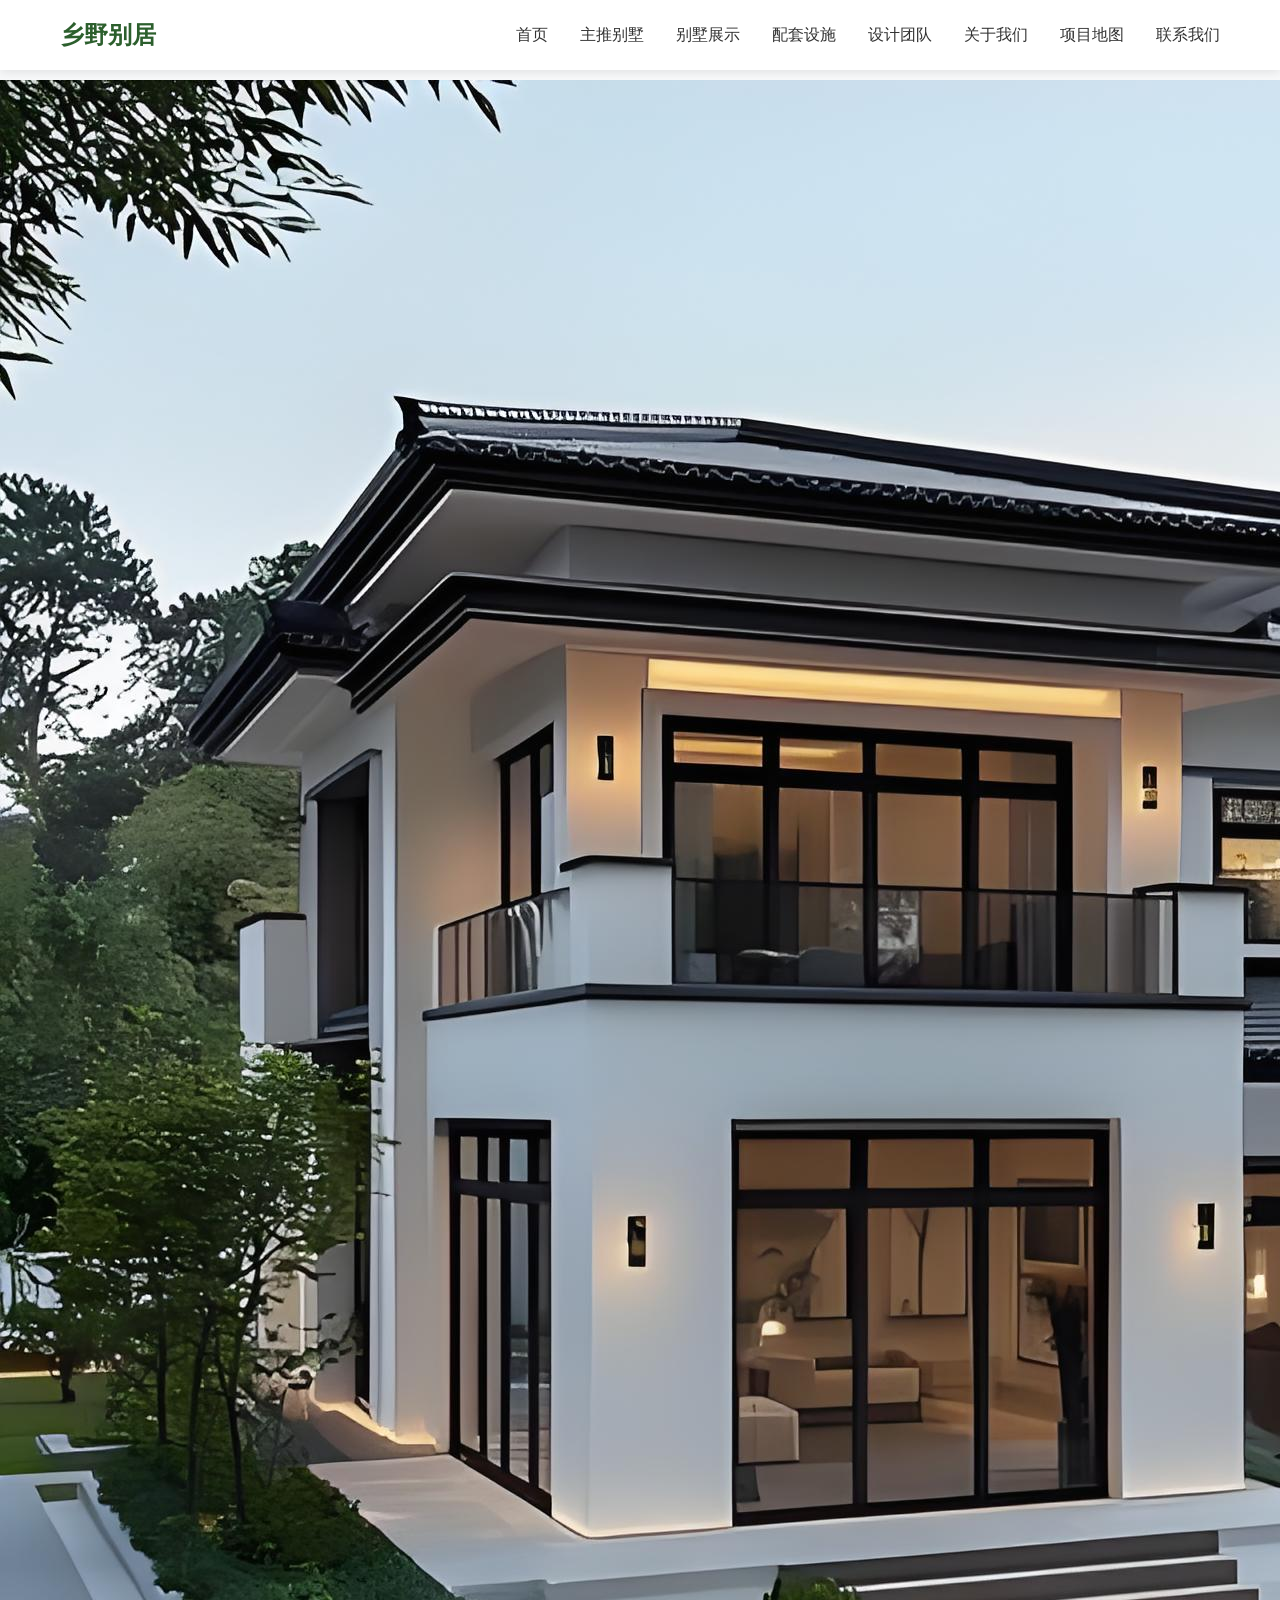
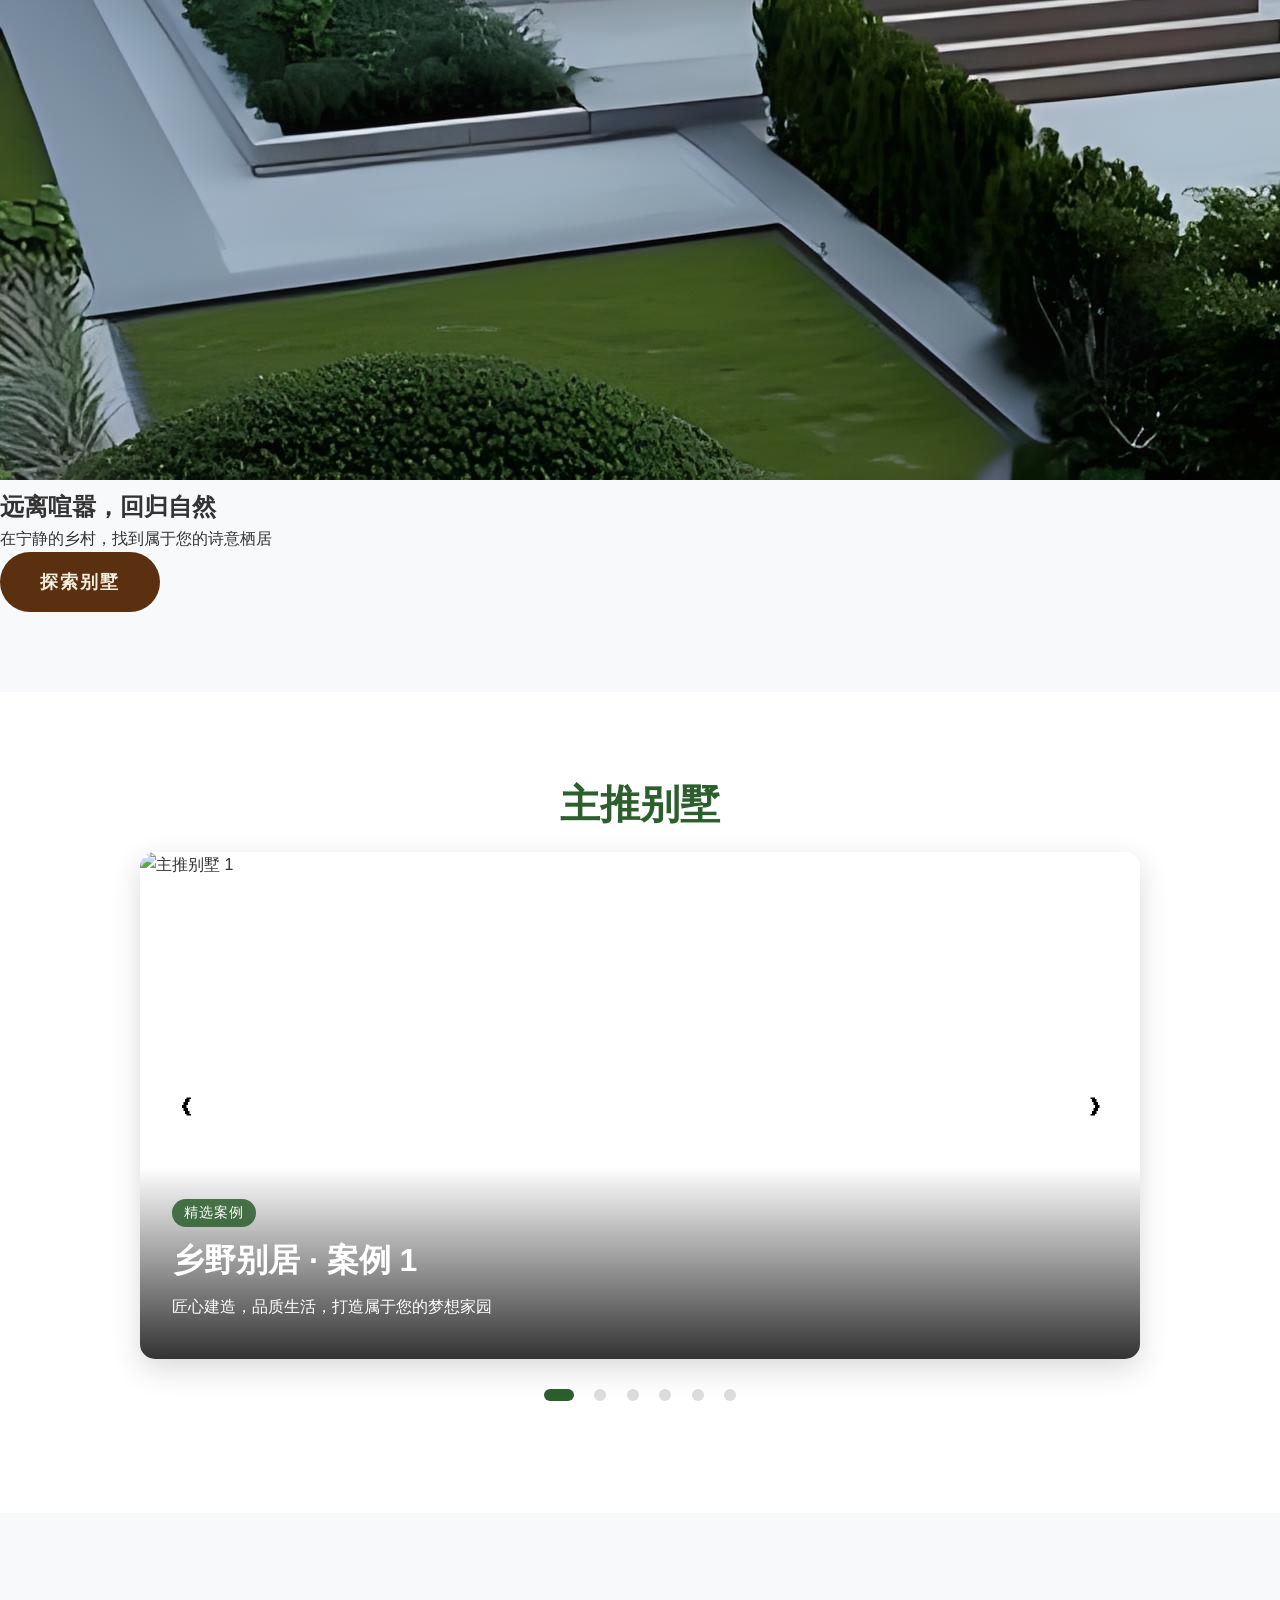
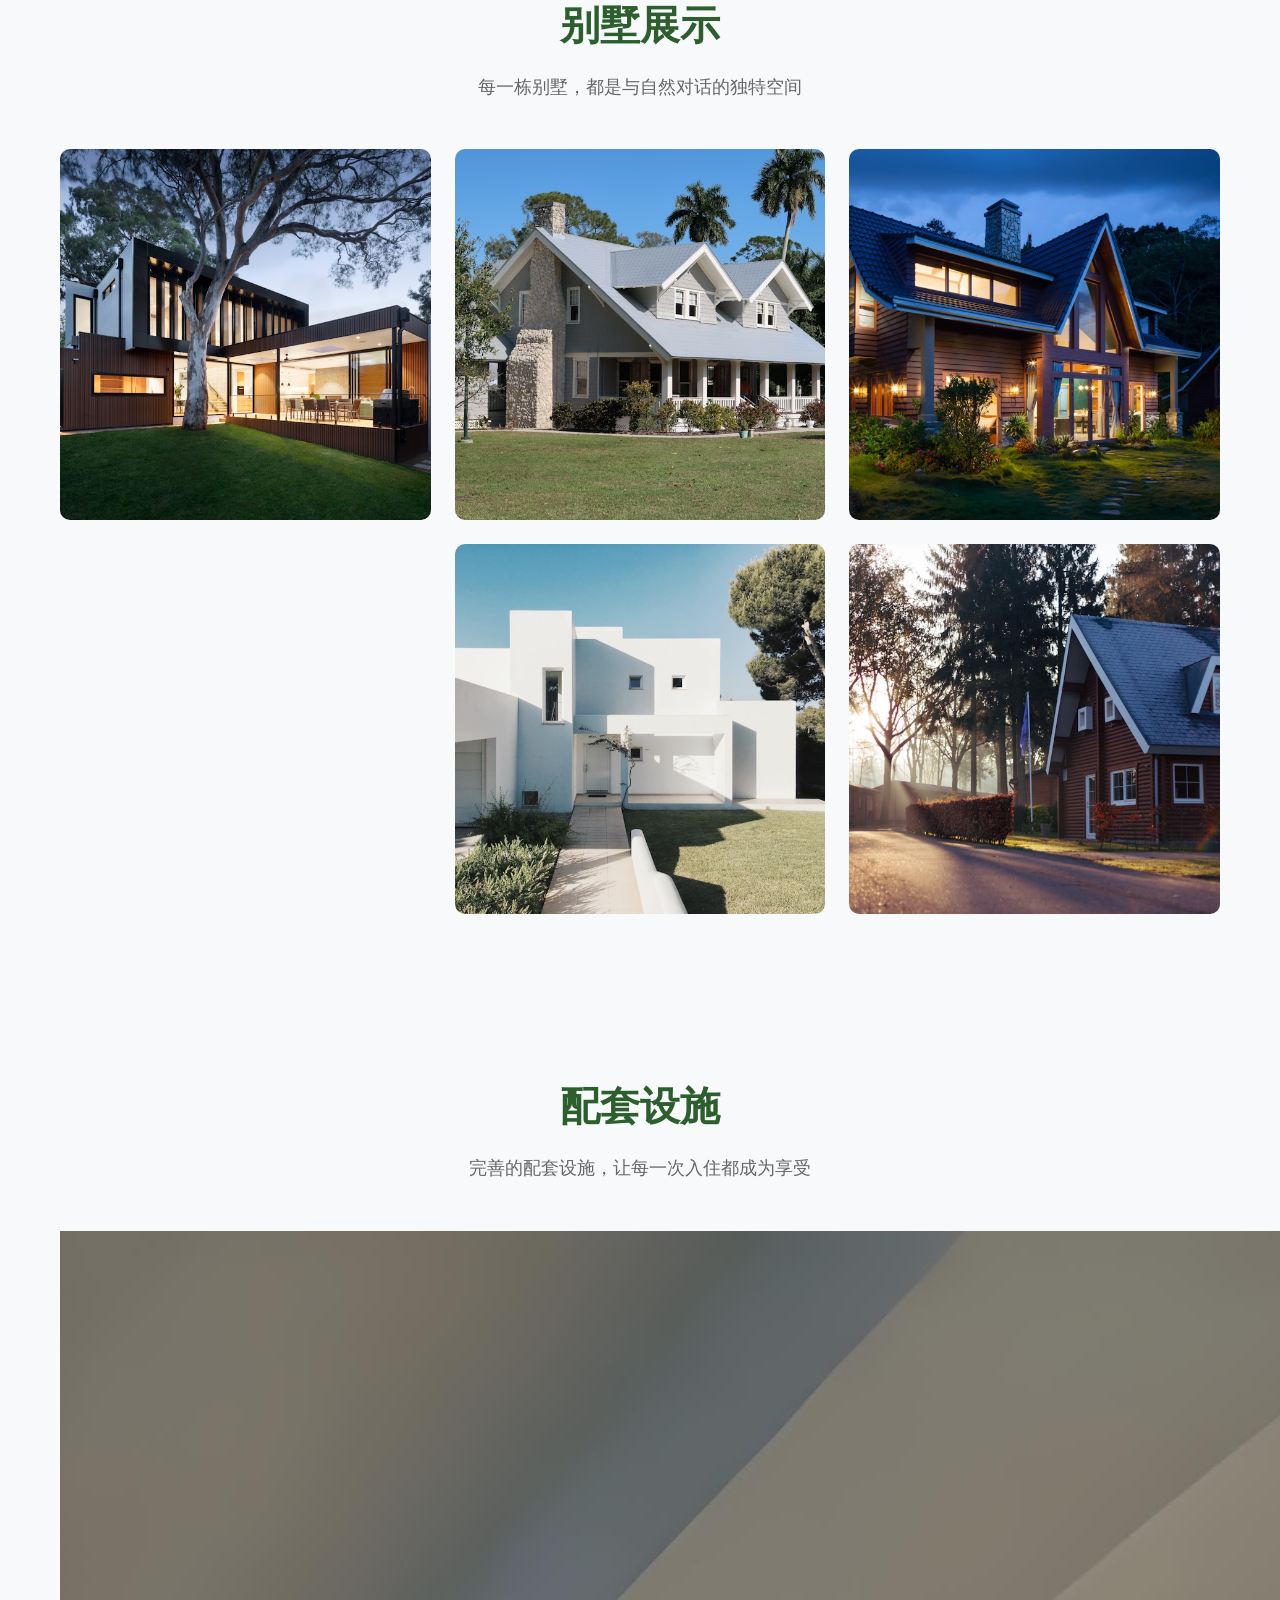
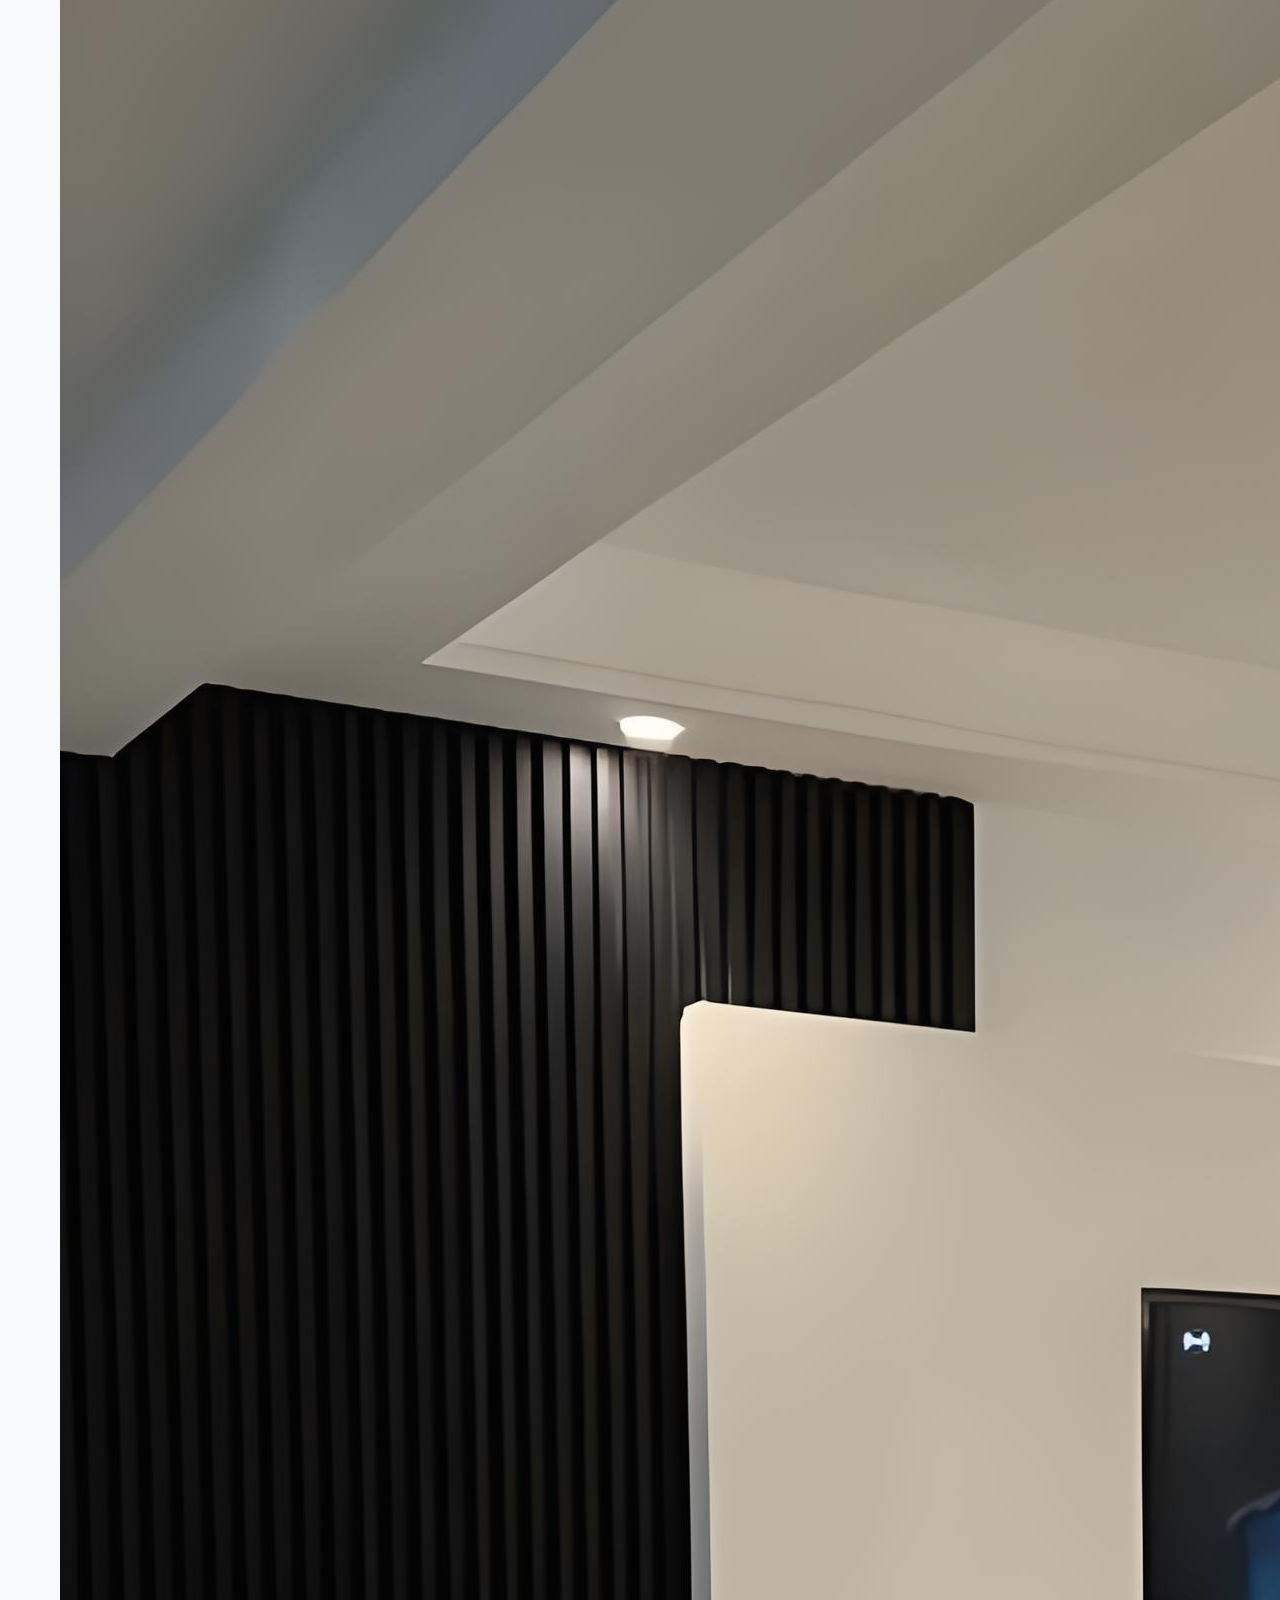
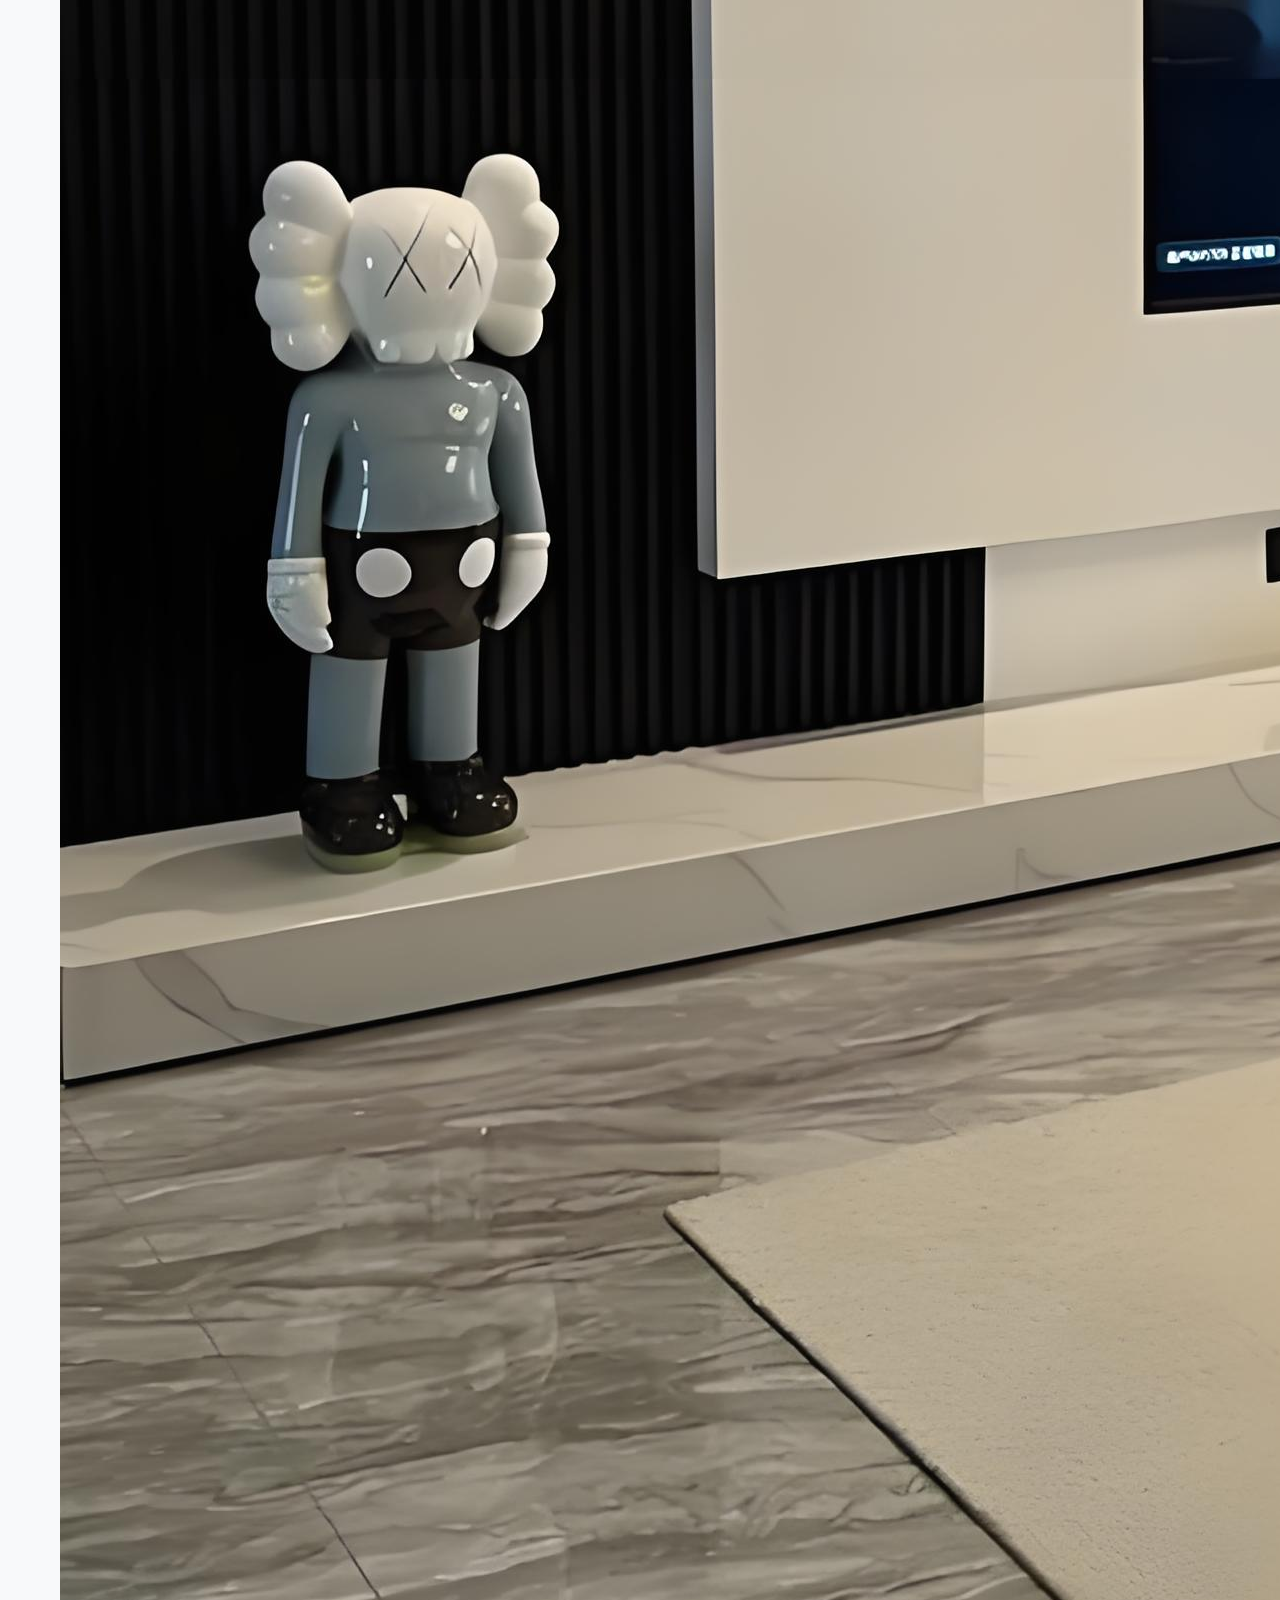
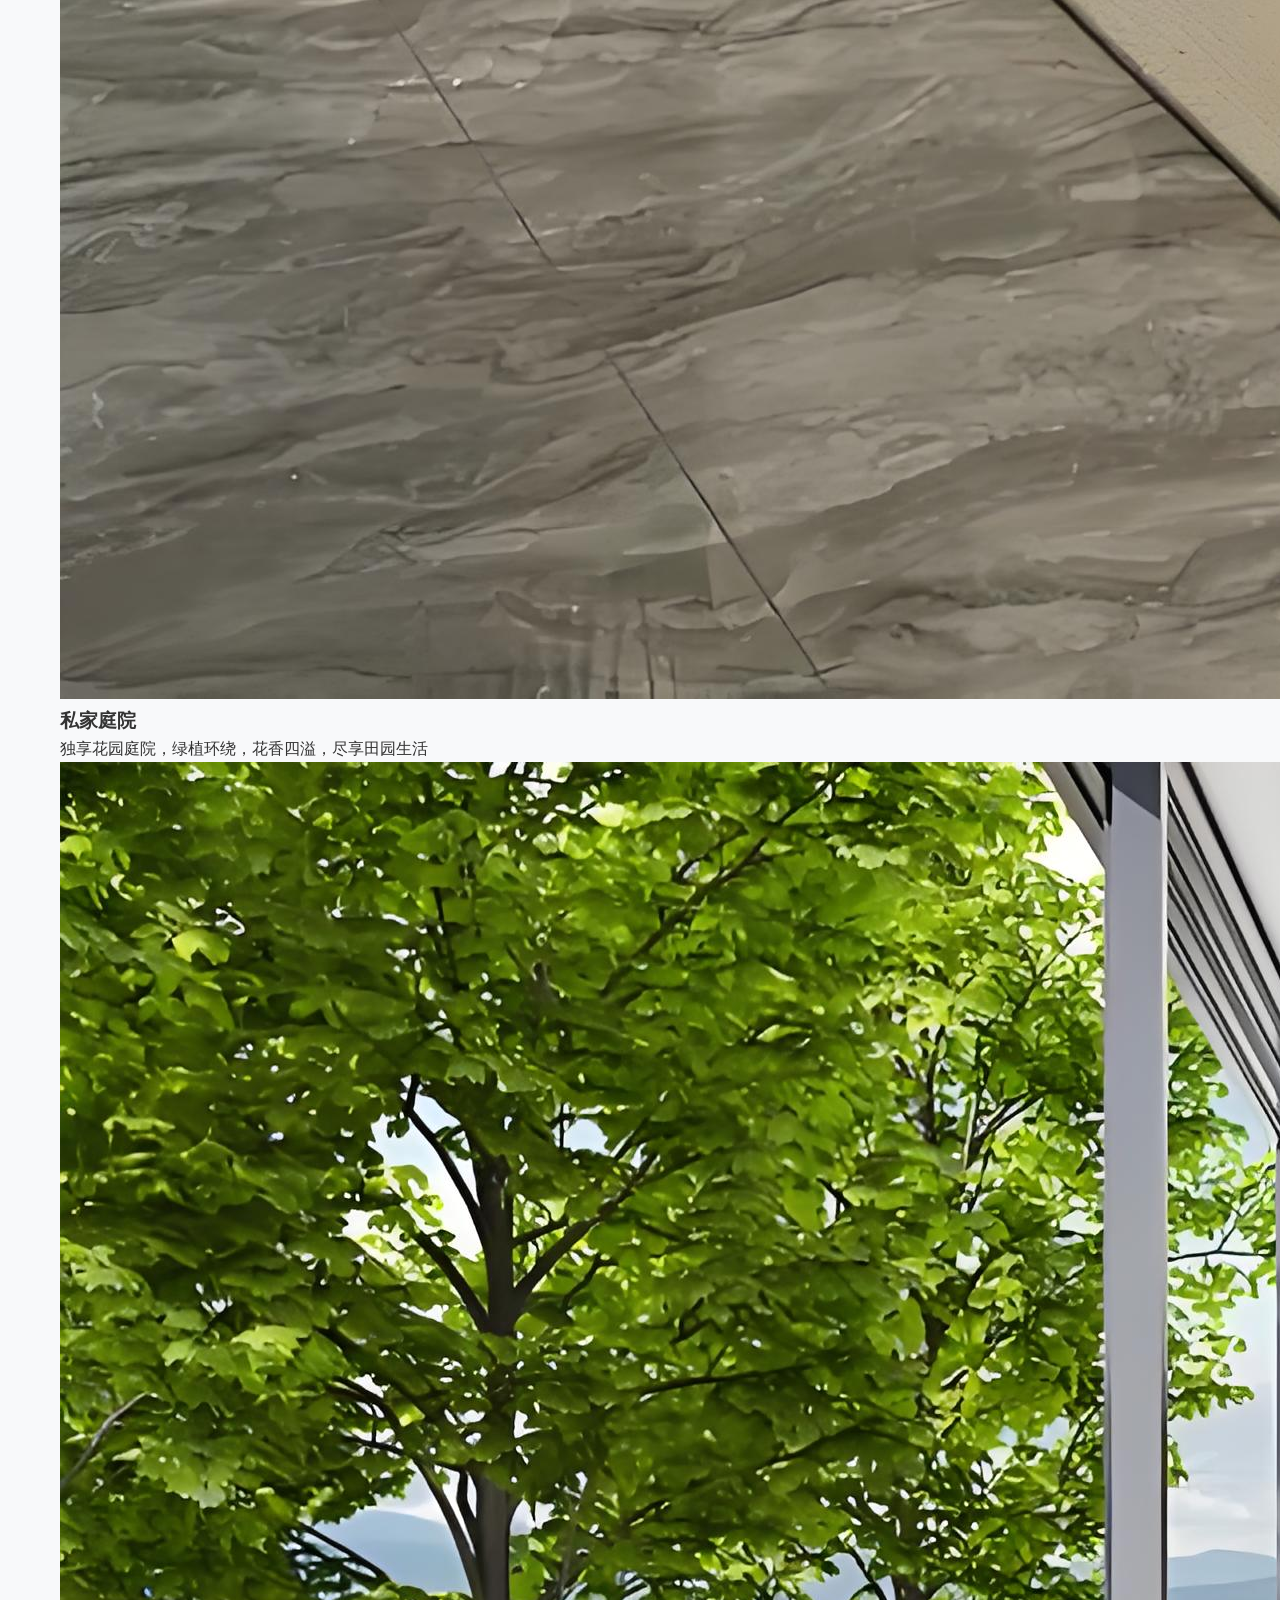
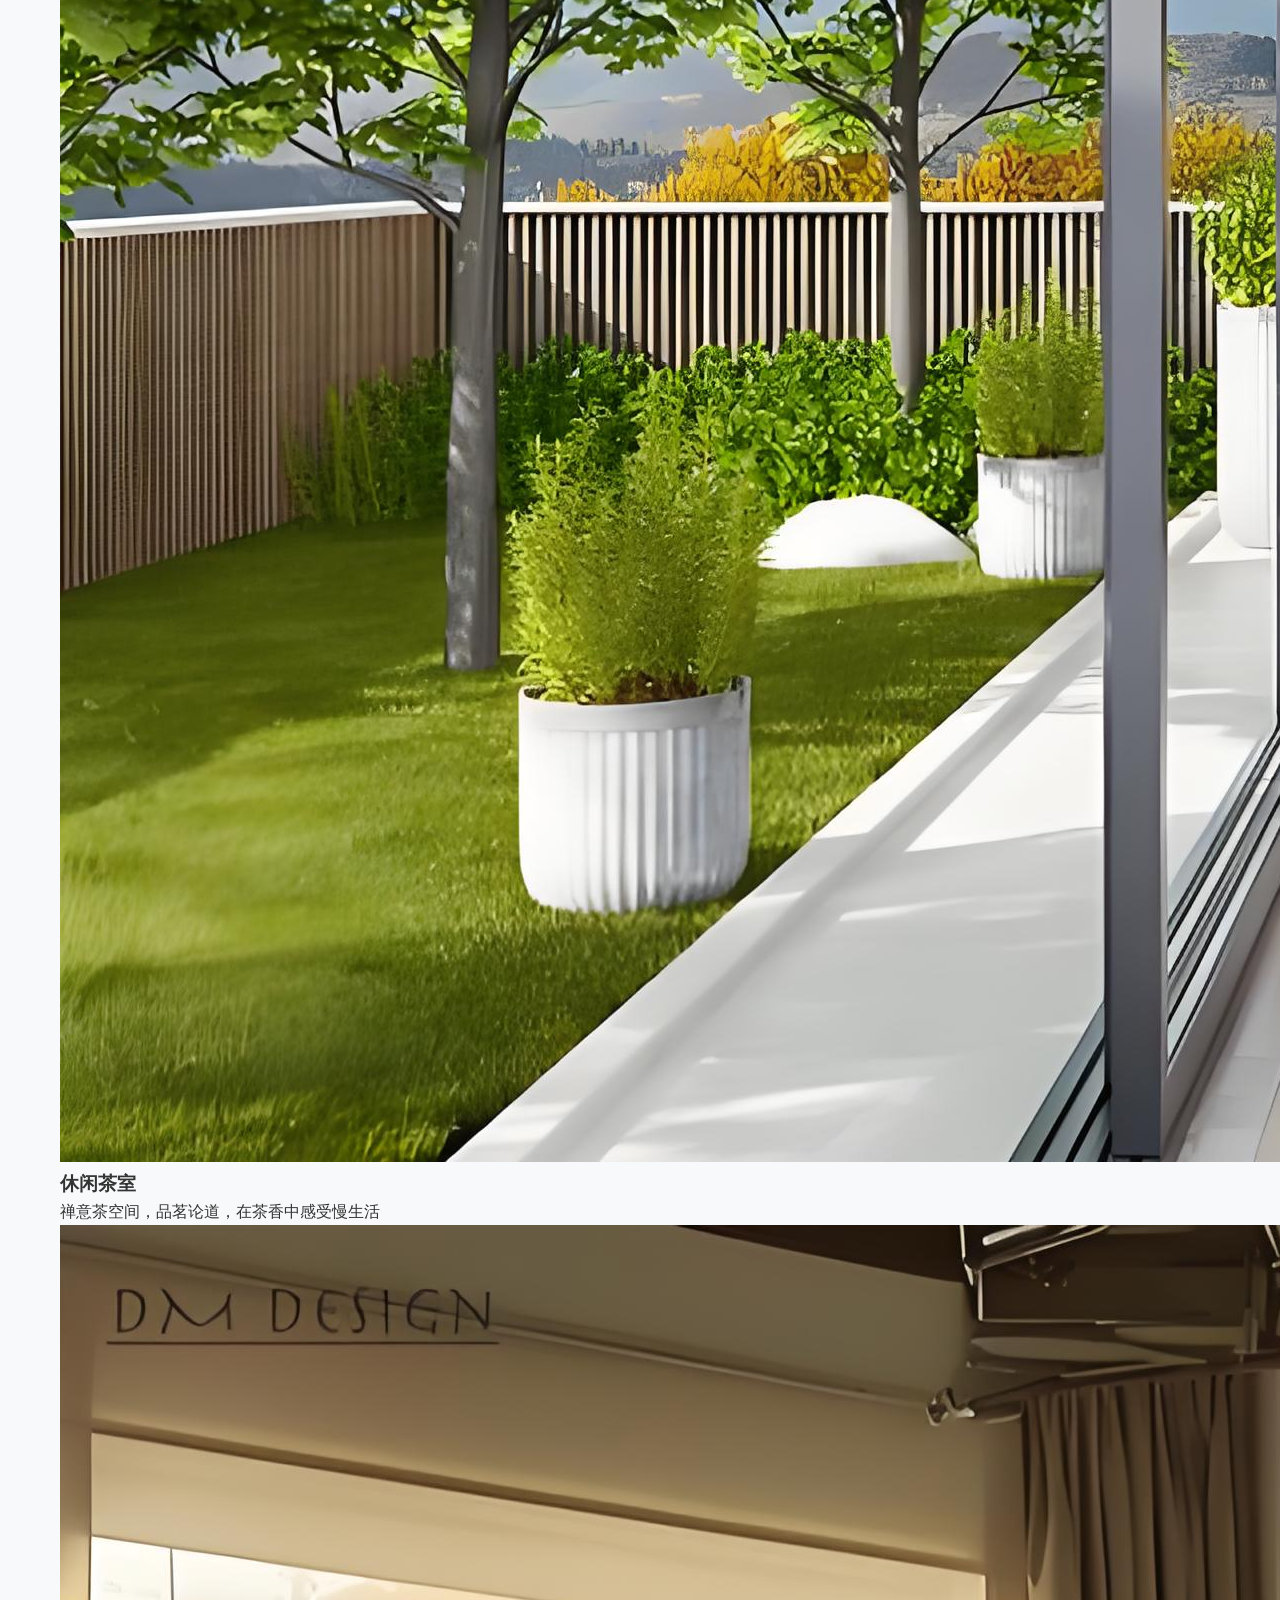
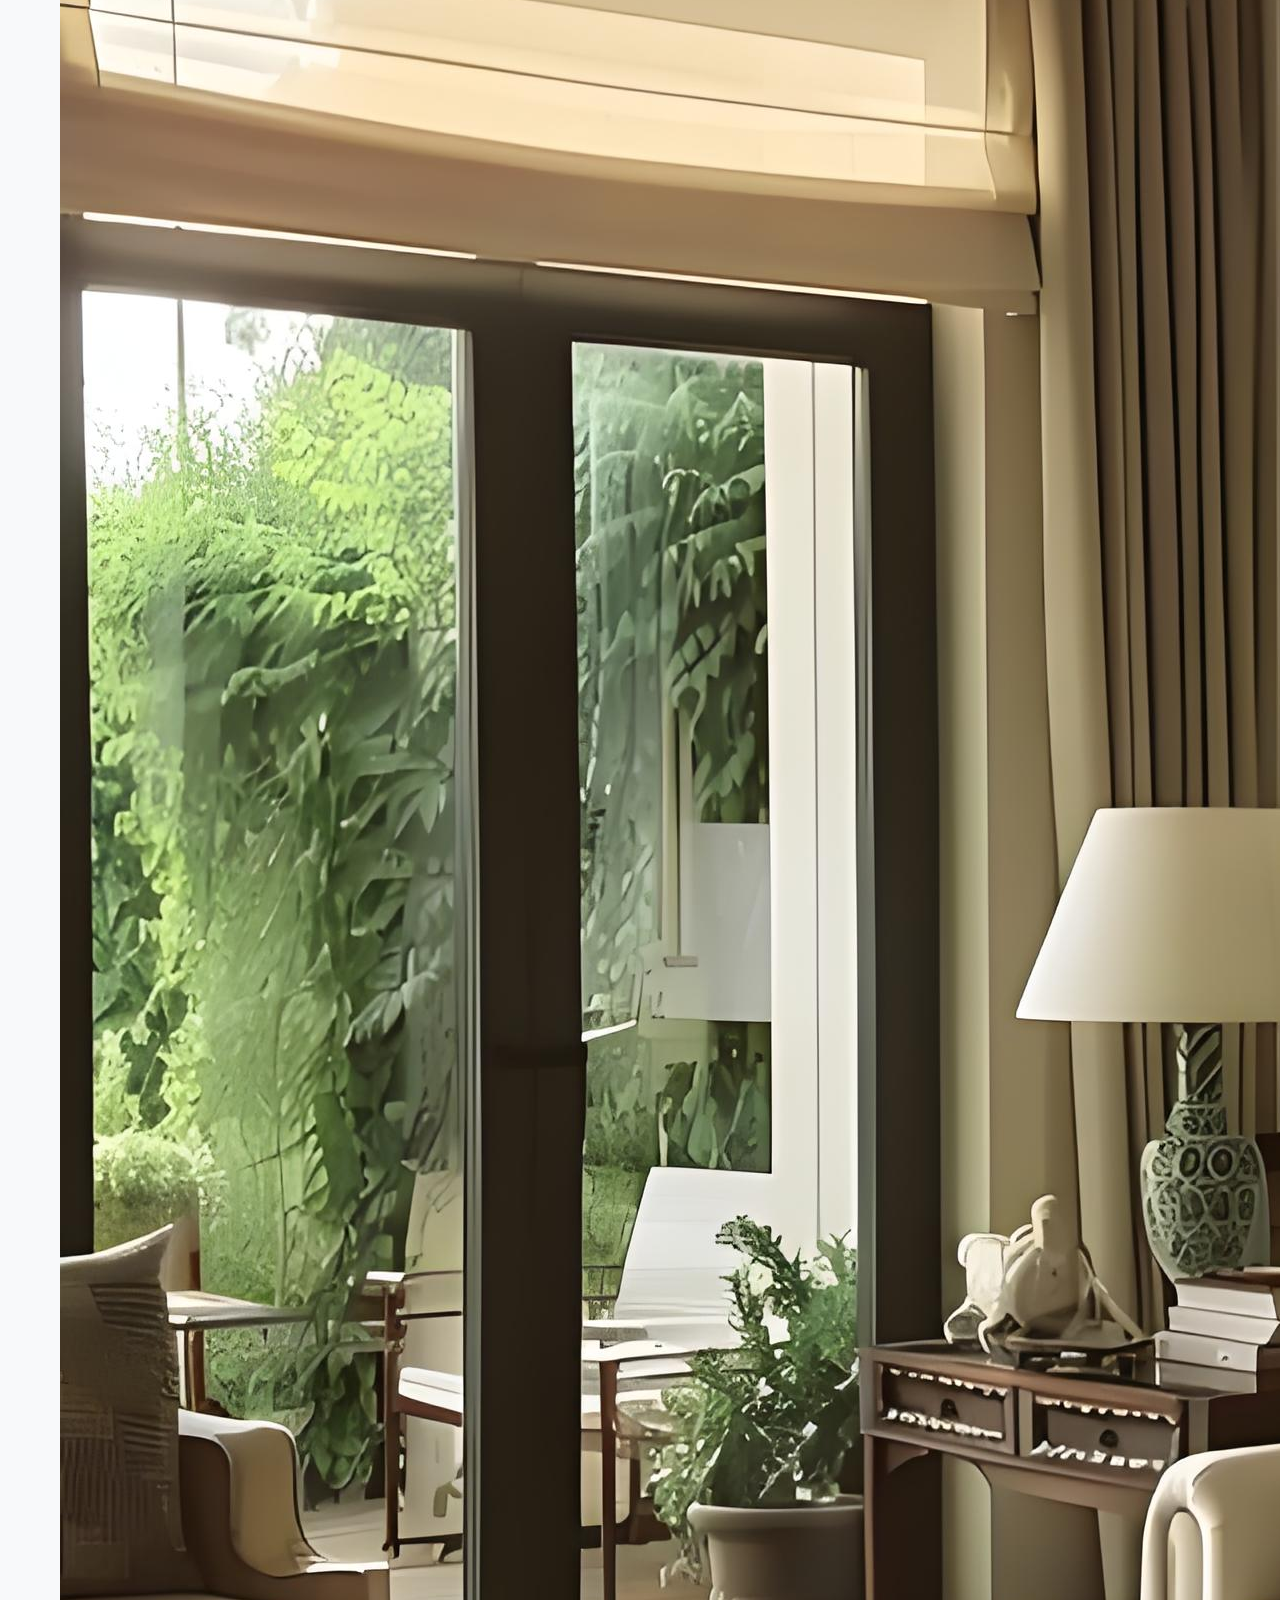
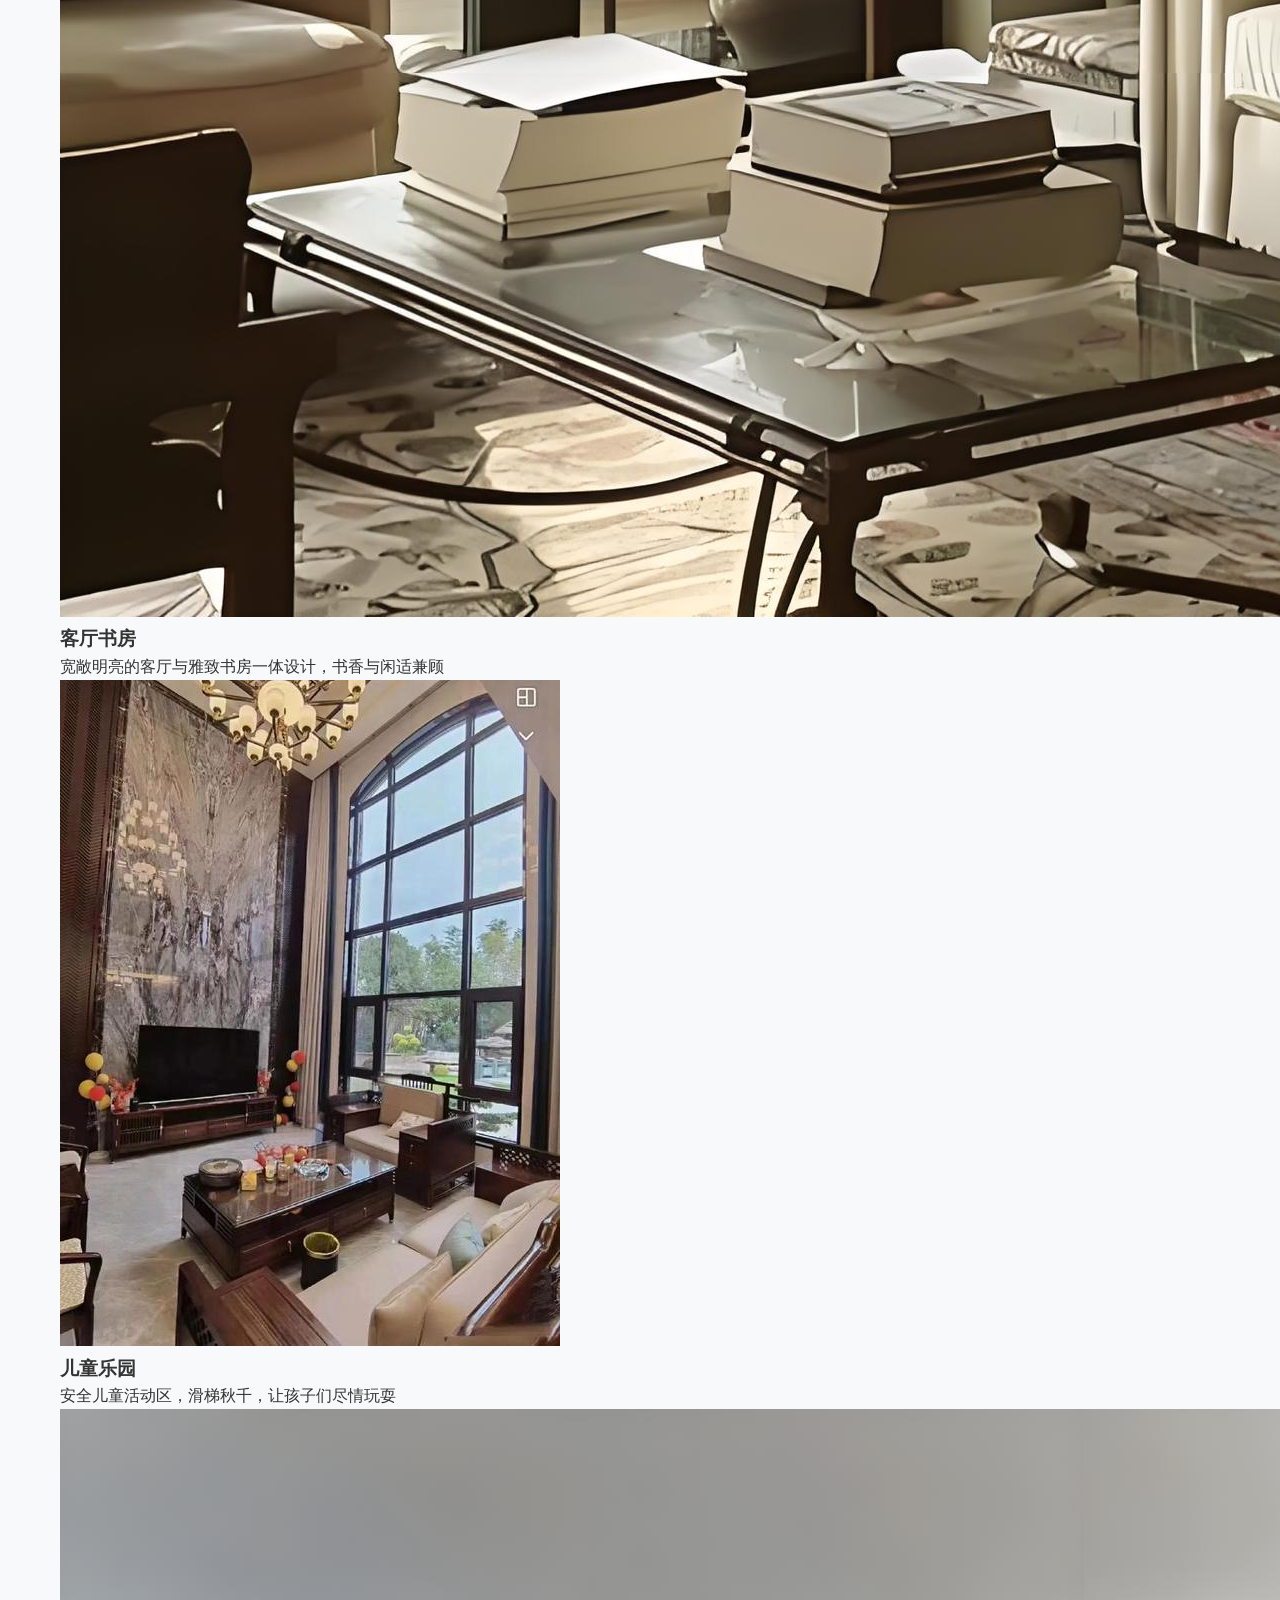
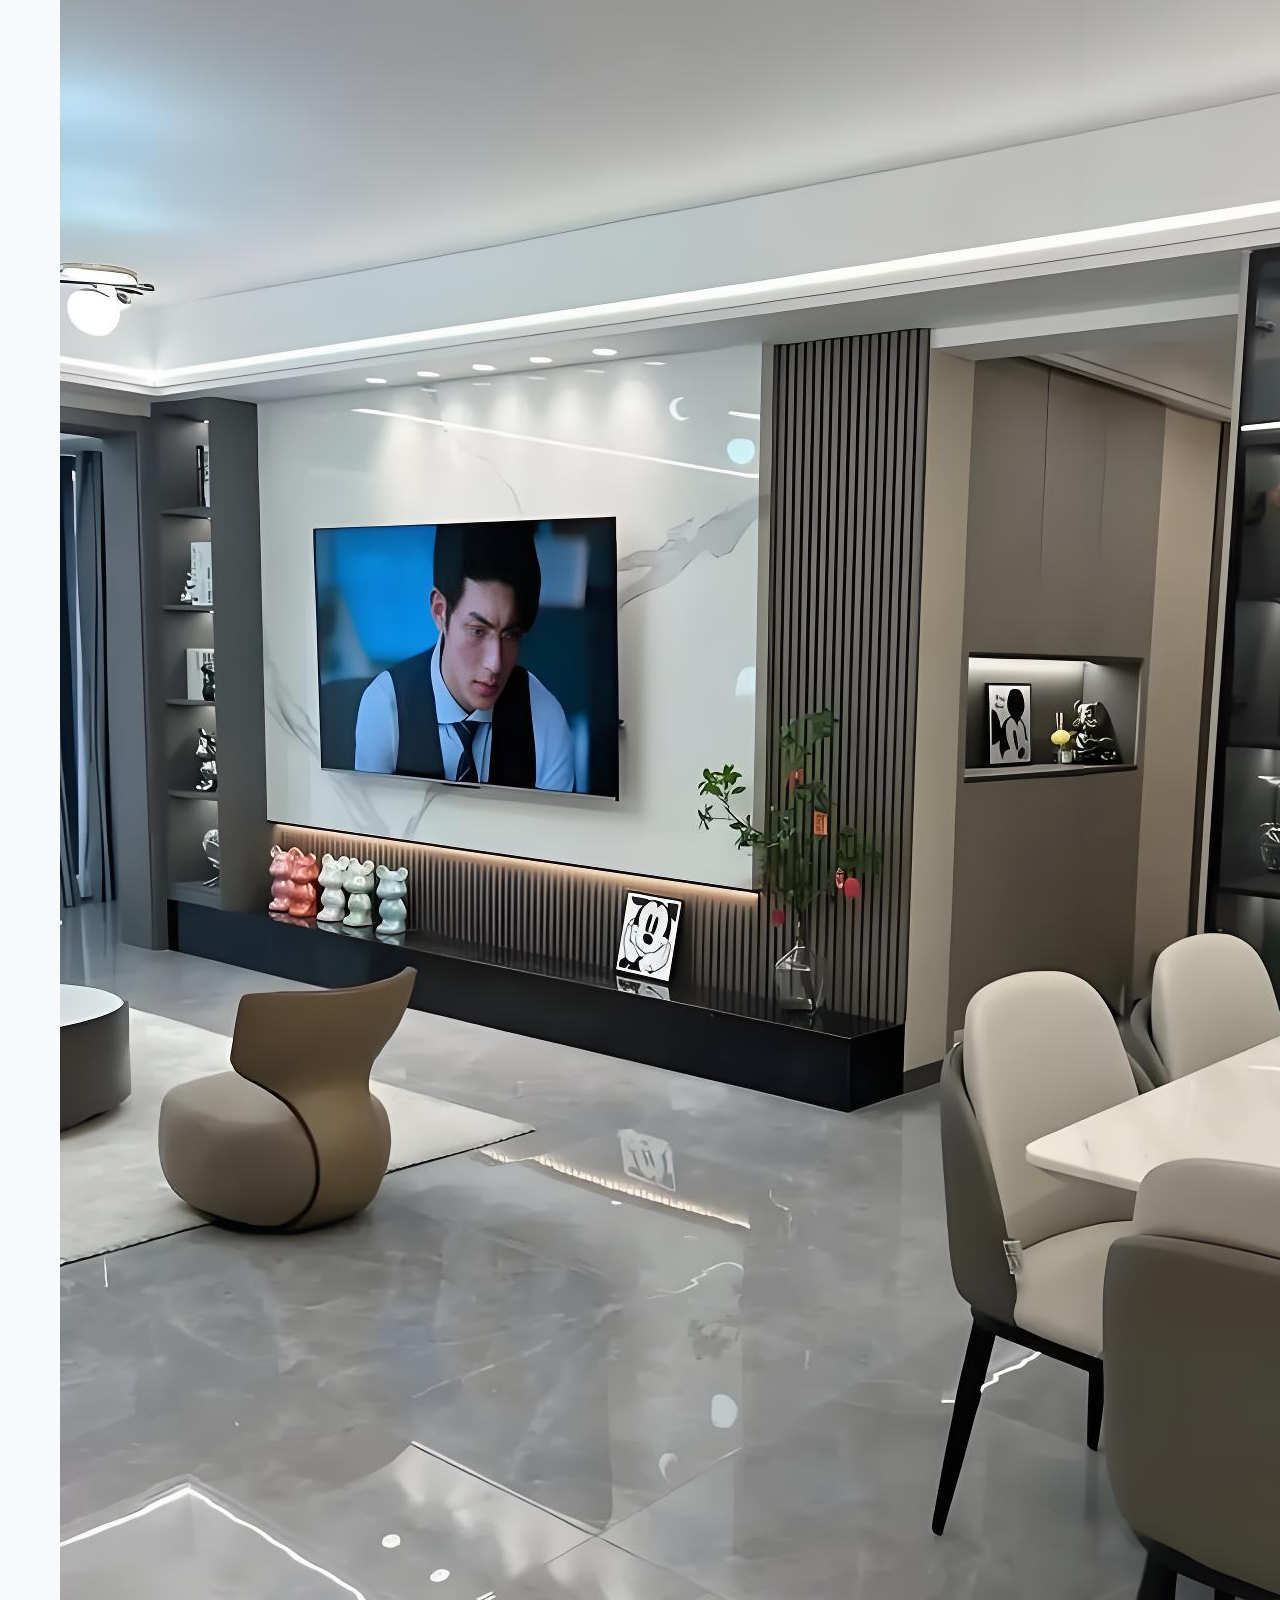
==== index.html @ 0a7d8b27 "1.首页布局修改" ====
<!DOCTYPE html>
<html lang="zh-CN">
<head>
    <meta charset="UTF-8">
    <meta name="viewport" content="width=device-width, initial-scale=1.0">
    <title>乡村别墅 - 自然与舒适的完美结合</title>
    <link rel="stylesheet" href="css/style.css">
    <!-- 柳体风格的毛笔字体 -->
    <link href="https://fonts.googleapis.com/css2?family=Ma+Shan+Zheng&display=swap" rel="stylesheet">
</head>
<body>
    <!-- 导航栏 -->
    <nav class="navbar">
        <div class="container">
            <div class="logo">乡野别居</div>
            <ul class="nav-links">
                <li><a href="#home">首页</a></li>
                <li><a href="#carousel">主推别墅</a></li>
                <li><a href="#gallery">别墅展示</a></li>
                <li><a href="#facilities">配套设施</a></li>
                <li><a href="#team">设计团队</a></li>
                <li><a href="#about">关于我们</a></li>
                <li><a href="map.html">项目地图</a></li>
                <li><a href="#contact">联系我们</a></li>
            </ul>
        </div>
    </nav>

    <!-- 首页 Banner 区域 -->
    <section id="home" class="hero-banner">
        <img src="images/banner4.jpg" alt="乡野别居" class="hero-bg-img">
        <div class="banner-overlay"></div>
        <div class="banner-content">
            <h1>远离喧嚣，回归自然</h1>
            <p>在宁静的乡村，找到属于您的诗意栖居</p>
            <a href="#carousel" class="btn">探索别墅</a>
        </div>
    </section>

    <!-- 轮播图区域 - 主推别墅 -->
    <section id="carousel" class="carousel-section">
        <div class="container">
            <h2 class="section-title">主推别墅</h2>
            <div class="carousel-container">
                <div class="carousel">
                    <div class="carousel-slides">
                        <div class="slide active">
                            <img src="images/banner1.jpg" alt="主推别墅 1">
                            <div class="slide-content">
                                <div class="slide-tag">精选案例</div>
                                <h3>乡野别居 · 案例 1</h3>
                                <p>匠心建造，品质生活，打造属于您的梦想家园</p>
                            </div>
                        </div>
                        <div class="slide">
                            <img src="images/banner2.jpg" alt="主推别墅 2">
                            <div class="slide-content">
                                <div class="slide-tag">精选案例</div>
                                <h3>乡野别居 · 案例 2</h3>
                                <p>传统工艺与现代设计的完美融合</p>
                            </div>
                        </div>
                        <div class="slide">
                            <img src="images/banner3.jpg" alt="主推别墅 3">
                            <div class="slide-content">
                                <div class="slide-tag">精选案例</div>
                                <h3>乡野别居 · 案例 3</h3>
                                <p>粉墙黛瓦，庭院深深，诗意栖居</p>
                            </div>
                        </div>
                        <div class="slide">
                            <img src="images/banner4.jpg" alt="主推别墅 4">
                            <div class="slide-content">
                                <div class="slide-tag">精选案例</div>
                                <h3>乡野别居 · 案例 4</h3>
                                <p>让心灵在自然中找到归属</p>
                            </div>
                        </div>
                        <div class="slide">
                            <img src="images/banner5.jpg" alt="主推别墅 5">
                            <div class="slide-content">
                                <div class="slide-tag">精选案例</div>
                                <h3>乡野别居 · 案例 5</h3>
                                <p>30+村庄服务经验，值得信赖</p>
                            </div>
                        </div>
                        <div class="slide">
                            <img src="images/banner6.jpg" alt="主推别墅 6">
                            <div class="slide-content">
                                <div class="slide-tag">精选案例</div>
                                <h3>乡野别居 · 案例 6</h3>
                                <p>¥600-1000/㎡，高性价比乡村别墅</p>
                            </div>
                        </div>
                    </div>
                    <button class="carousel-btn prev-btn" onclick="changeSlide(-1)">❮</button>
                    <button class="carousel-btn next-btn" onclick="changeSlide(1)">❯</button>
                </div>
                <div class="carousel-dots">
                    <span class="dot active" onclick="currentSlide(1)"></span>
                    <span class="dot" onclick="currentSlide(2)"></span>
                    <span class="dot" onclick="currentSlide(3)"></span>
                    <span class="dot" onclick="currentSlide(4)"></span>
                    <span class="dot" onclick="currentSlide(5)"></span>
                    <span class="dot" onclick="currentSlide(6)"></span>
                </div>
            </div>
        </div>
    </section>

    <!-- 图片墙区域 - 多别墅展示 -->
    <section id="gallery" class="gallery-section">
        <div class="container">
            <h2 class="section-title">别墅展示</h2>
            <p class="section-subtitle">每一栋别墅，都是与自然对话的独特空间</p>
            
            <div class="gallery-grid">
                <div class="gallery-item large">
                    <img src="images/gallery1.jpg" alt="云水居">
                    <div class="gallery-overlay">
                        <h3>云水居</h3>
                        <p>云端之上，水墨江南</p>
                    </div>
                </div>
                <div class="gallery-item">
                    <img src="images/gallery2.jpg" alt="听雨轩">
                    <div class="gallery-overlay">
                        <h3>听雨轩</h3>
                        <p>雨打芭蕉，禅意人生</p>
                    </div>
                </div>
                <div class="gallery-item">
                    <img src="images/gallery3.jpg" alt="望山楼">
                    <div class="gallery-overlay">
                        <h3>望山楼</h3>
                        <p>登高望远，群山如黛</p>
                    </div>
                </div>
                <div class="gallery-item">
                    <img src="images/gallery4.jpg" alt="归园田居">
                    <div class="gallery-overlay">
                        <h3>归园田居</h3>
                        <p>采菊东篱下，悠然见南山</p>
                    </div>
                </div>
                <div class="gallery-item">
                    <img src="images/gallery5.jpg" alt="桃花源">
                    <div class="gallery-overlay">
                        <h3>桃花源</h3>
                        <p>世外桃源，人间仙境</p>
                    </div>
                </div>

            </div>
        </div>
    </section>

    <!-- 配套设施 -->
    <section id="facilities" class="facilities-section">
        <div class="container">
            <h2 class="section-title">配套设施</h2>
            <p class="section-subtitle">完善的配套设施，让每一次入住都成为享受</p>
            <div class="facilities-grid">
                <div class="facility-card">
                    <div class="facility-img-wrap">
                        <img src="images/family1.jpg" alt="配套设施 1">
                    </div>
                    <div class="facility-info">
                        <h3>私家庭院</h3>
                        <p>独享花园庭院，绿植环绕，花香四溢，尽享田园生活</p>
                    </div>
                </div>
                <div class="facility-card">
                    <div class="facility-img-wrap">
                        <img src="images/family2.jpg" alt="配套设施 2">
                    </div>
                    <div class="facility-info">
                        <h3>休闲茶室</h3>
                        <p>禅意茶空间，品茗论道，在茶香中感受慢生活</p>
                    </div>
                </div>
                <div class="facility-card">
                    <div class="facility-img-wrap">
                        <img src="images/family3.jpg" alt="配套设施 3">
                    </div>
                    <div class="facility-info">
                        <h3>客厅书房</h3>
                        <p>宽敞明亮的客厅与雅致书房一体设计，书香与闲适兼顾</p>
                    </div>
                </div>
                <div class="facility-card">
                    <div class="facility-img-wrap">
                        <img src="images/family4.jpg" alt="配套设施 4">
                    </div>
                    <div class="facility-info">
                        <h3>儿童乐园</h3>
                        <p>安全儿童活动区，滑梯秋千，让孩子们尽情玩耍</p>
                    </div>
                </div>
                <div class="facility-card">
                    <div class="facility-img-wrap">
                        <img src="images/family5.jpg" alt="配套设施 5">
                    </div>
                    <div class="facility-info">
                        <h3>朋友聚会</h3>
                        <p>宽敞聚会空间，亲朋好友欢聚一堂，共享欢乐时光</p>
                    </div>
                </div>
            </div>
        </div>
    </section>

    <!-- 设计团队 -->
    <section id="team" class="team-section">
        <div class="container">
            <div class="team-header">
                <p class="team-tag">Design Team</p>
                <h2 class="section-title">核心设计团队</h2>
                <p class="section-subtitle">汇聚行业顶尖设计师，以匠心定义乡村美学</p>
            </div>
            <div class="team-grid">
                <div class="team-card">
                    <div class="team-card-inner">
                        <div class="team-avatar">
                            <div class="team-avatar-placeholder">张</div>
                        </div>
                        <div class="team-card-content">
                            <h3>张乔丹</h3>
                            <p class="team-role">创始人 / 首席设计师</p>
                            <p class="team-bio">湖南大学建筑学硕士，10+年建筑设计经验，深耕乡村住宅、民宿设计及学校设计等公共建筑设计领域，致力于将现代建筑语言与乡土文化相融合；作品多次获省级建筑设计大奖。</p>
                            <div class="team-social">
                                <span class="team-award">🏆 省级设计奖 ×3</span>
                            </div>
                        </div>
                    </div>
                </div>
                <div class="team-card">
                    <div class="team-card-inner">
                        <div class="team-avatar">
                            <div class="team-avatar-placeholder">林</div>
                        </div>
                        <div class="team-card-content">
                            <h3>林雨桐</h3>
                            <p class="team-role">景观设计总监</p>
                            <p class="team-bio">风景园林学硕士，专注中式园林与现代景观的融合设计。擅长运用当地植被与地形，打造富有诗意的居住环境。</p>
                            <div class="team-social">
                                <span class="team-award">🌿 景观设计金奖 ×2</span>
                            </div>
                        </div>
                    </div>
                </div>
                <div class="team-card">
                    <div class="team-card-inner">
                        <div class="team-avatar">
                            <div class="team-avatar-placeholder">王</div>
                        </div>
                        <div class="team-card-content">
                            <h3>王建华</h3>
                            <p class="team-role">结构工程总监</p>
                            <p class="team-bio">一级注册结构工程师，精通各类建筑结构体系。主导完成49+乡村别墅项目，确保每一栋房屋的安全与耐久。</p>
                            <div class="team-social">
                                <span class="team-award">🏗️ 工程质量标杆奖</span>
                            </div>
                        </div>
                    </div>
                </div>
                <div class="team-card">
                    <div class="team-card-inner">
                        <div class="team-avatar">
                            <div class="team-avatar-placeholder">苏</div>
                        </div>
                        <div class="team-card-content">
                            <h3>苏雅琴</h3>
                            <p class="team-role">室内设计总监</p>
                            <p class="team-bio">意大利米兰理工室内设计硕士，注重空间体验与材质美学。将东方韵味与国际潮流完美融合，打造有温度的居住空间。</p>
                            <div class="team-social">
                                <span class="team-award">✨ 最佳室内设计奖</span>
                            </div>
                        </div>
                    </div>
                </div>
            </div>
            <div class="team-stats-bar">
                <div class="team-stat">
                    <span class="team-stat-num">49+</span>
                    <span class="team-stat-label">建成项目</span>
                </div>
                <div class="team-stat">
                    <span class="team-stat-num">30+</span>
                    <span class="team-stat-label">覆盖村庄</span>
                </div>
                <div class="team-stat">
                    <span class="team-stat-num">98%</span>
                    <span class="team-stat-label">客户满意度</span>
                </div>
                <div class="team-stat">
                    <span class="team-stat-num">20年</span>
                    <span class="team-stat-label">行业经验</span>
                </div>
            </div>
        </div>
    </section>

    <!-- 关于我们 -->
    <section id="about" class="about-section">
        <div class="container">
            <h2 class="section-title">关于我们</h2>
            <div class="about-content">
                <div class="about-text">
                    <h3>让心灵回归自然</h3>
                    <p>我们致力于为您提供最优质的乡村别墅度假体验。每一栋别墅都经过精心设计，融合现代舒适与传统美学，让您在享受便利的同时，感受乡村的宁静与美好。</p>
                    <p>无论是家庭聚会、朋友小聚，还是独自静修，这里都是您的理想之选。</p>
                </div>
                <div class="about-stats">
                    <div class="stat-item">
                        <div class="stat-number">80+</div>
                        <div class="stat-label">精品别墅</div>
                    </div>
                    <div class="stat-item">
                        <div class="stat-number">80+</div>
                        <div class="stat-label">满意客户</div>
                    </div>
                    <div class="stat-item">
                        <div class="stat-number">98%</div>
                        <div class="stat-label">好评率</div>
                    </div>
                </div>
            </div>
        </div>
    </section>

    <!-- 联系我们 -->
    <section id="contact" class="contact-section">
        <div class="container">
            <h2 class="section-title">联系我们</h2>
            <div class="contact-content">
                <div class="contact-info">
                    <div class="contact-item">
                        <h4>📍 地址</h4>
                        <p>河南省周口市沈丘县范营乡村委会西50米</p>
                    </div>
                    <div class="contact-item">
                        <h4>📞 电话</h4>
                        <p>13522120000</p>
                    </div>
                    <div class="contact-item">
                        <h4>⏰ 营业时间</h4>
                        <p>8:00 ~ 20:00</p>
                    </div>
                </div>
                <div class="calligraphy-wrap">
                    <img src="images/lantingxu.jpg" alt="兰亭集序">
                </div>
            </div>
        </div>
    </section>

    <!-- 页脚 -->
    <footer class="footer">
        <div class="container">
            <p>&copy; 2026 乡野别居。保留所有权利.</p>
            <p class="footer-update">📋 网站更新：2026年4月17日</p>
        </div>
    </footer>

    <script src="js/main.js"></script>
</body>
</html>
---- css/style.css ----
/* 全局样式重置 */
* {
    margin: 0;
    padding: 0;
    box-sizing: border-box;
}

body {
    font-family: -apple-system, BlinkMacSystemFont, 'Segoe UI', 'PingFang SC', 'Hiragino Sans GB', 'Microsoft YaHei', sans-serif;
    line-height: 1.6;
    color: #333;
    background-color: #f8f9fa;
}

.container {
    max-width: 1200px;
    margin: 0 auto;
    padding: 0 20px;
}

/* 导航栏 */
.navbar {
    position: fixed;
    top: 0;
    width: 100%;
    background: rgba(255, 255, 255, 0.95);
    backdrop-filter: blur(10px);
    box-shadow: 0 2px 10px rgba(0, 0, 0, 0.1);
    z-index: 1000;
    transition: all 0.3s ease;
}

.navbar .container {
    display: flex;
    justify-content: space-between;
    align-items: center;
    padding: 1rem 20px;
}

.logo {
    font-size: 1.5rem;
    font-weight: bold;
    color: #2c5f2d;
}

.nav-links {
    display: flex;
    list-style: none;
    gap: 2rem;
}

.nav-links a {
    text-decoration: none;
    color: #333;
    font-weight: 500;
    transition: color 0.3s ease;
}

.nav-links a:hover {
    color: #2c5f2d;
}

/* 英雄区域 */
.hero {
    height: 100vh;
    position: relative;
    overflow: hidden;
    display: flex;
    align-items: center;
    justify-content: center;
    text-align: center;
    background: linear-gradient(135deg, #f5efe0 0%, #ede4c8 55%, #d9ceaf 100%);
}

/* 前景内容：纭向堆叠居中 --*/
.hero-content {
    position: relative;
    z-index: 2;
    display: flex;
    flex-direction: column;
    align-items: center;
    gap: 0;
    padding: 0 20px;
    width: 100%;
}

/* 诗文容器：在按鈕下方，轻度虚化 */
.poem-vertical-wrap {
    display: flex;
    flex-direction: row-reverse;
    align-items: center;
    gap: 0.45rem;
    height: 48vh;
    margin-top: 1.8rem;
    filter: blur(0.5px);
    opacity: 0.88;
}

/* 题目列（最右） */
.poem-vert-title-col {
    writing-mode: vertical-rl;
    text-orientation: mixed;
    display: flex;
    flex-direction: column;
    align-items: center;
    gap: 0.8rem;
    padding: 0.3rem 0;
}

.vert-title {
    font-family: 'Ma Shan Zheng', 'STXingkai', 'STKaiti', 'KaiTi', '华文行楷', '楷体', serif;
    font-size: 2.6rem;
    color: #120800;
    letter-spacing: 8px;
    font-weight: bold;
    line-height: 1.5;
}

.vert-author {
    font-family: 'Ma Shan Zheng', 'STXingkai', 'STKaiti', 'KaiTi', serif;
    font-size: 1.25rem;
    color: #3d2000;
    letter-spacing: 5px;
    margin-top: 0.6rem;
    opacity: 0.82;
}

/* 分隔线 */
.poem-vert-sep {
    width: 1px;
    height: 44vh;
    background: linear-gradient(to bottom, transparent 5%, #8b6020 25%, #8b6020 75%, transparent 95%);
    opacity: 0.28;
    flex-shrink: 0;
    margin: 0 0.3rem;
}

/* 诗句列 */
.poem-vert-col {
    writing-mode: vertical-rl;
    text-orientation: mixed;
    font-family: 'Ma Shan Zheng', 'STXingkai', 'STKaiti', 'KaiTi', '华文行楷', '楷体', serif;
    font-size: 1.55rem;
    color: #160a00;
    line-height: 1.5;
    letter-spacing: 4px;
    white-space: nowrap;
    padding: 0.2rem 0;
}

/* 印章 */
.poem-seal {
    position: absolute;
    font-family: 'STKaiti', 'KaiTi', '华文楷体', serif;
    font-size: 1.1rem;
    font-weight: bold;
    color: #fff;
    background: #c0392b;
    width: 46px;
    height: 46px;
    border-radius: 4px;
    display: flex;
    align-items: center;
    justify-content: center;
    line-height: 1.3;
    text-align: center;
    opacity: 0.85;
    box-shadow: 1px 1px 4px rgba(0,0,0,0.2);
    z-index: 3;
}
.poem-seal-tr { top: 55px; right: 60px; }
.poem-seal-br { bottom: 55px; right: 60px; }
.poem-seal-bl { bottom: 55px; left: 60px; }

.hero::before, .hero::after { display: none; }

.hero-content h1 {
    font-size: 3.5rem;
    margin-bottom: 1rem;
    animation: fadeInUp 1s ease;
    color: #1a0a00;
    text-shadow: 0 2px 12px rgba(255,255,255,0.6);
}

.hero-content p {
    font-size: 1.5rem;
    margin-bottom: 2rem;
    animation: fadeInUp 1s ease 0.3s both;
    color: #2d1a00;
    text-shadow: 0 1px 8px rgba(255,255,255,0.5);
}

.btn {
    display: inline-block;
    padding: 1rem 2.5rem;
    background: #5a3010;
    color: #f5efe0;
    text-decoration: none;
    border-radius: 50px;
    font-size: 1.1rem;
    font-weight: 600;
    transition: all 0.3s ease;
    animation: fadeInUp 1s ease 0.6s both;
    border: none;
    cursor: pointer;
    letter-spacing: 2px;
}

.btn:hover {
    background: #3d1f08;
    transform: translateY(-3px);
    box-shadow: 0 10px 20px rgba(80, 40, 0, 0.25);
}

/* 通用章节样式 */
.section-title {
    text-align: center;
    font-size: 2.5rem;
    color: #2c5f2d;
    margin-bottom: 1rem;
}

.section-subtitle {
    text-align: center;
    font-size: 1.1rem;
    color: #666;
    margin-bottom: 3rem;
}

section {
    padding: 5rem 0;
}

/* 轮播图区域 */
.carousel-section {
    background: white;
}

.carousel-container {
    max-width: 1000px;
    margin: 0 auto;
    position: relative;
}

.carousel {
    position: relative;
    overflow: hidden;
    border-radius: 15px;
    box-shadow: 0 10px 30px rgba(0, 0, 0, 0.15);
}

.carousel-slides {
    display: flex;
    transition: transform 0.6s cubic-bezier(0.4, 0, 0.2, 1);
}

.slide {
    min-width: 100%;
    position: relative;
}

.slide img {
    width: 100%;
    height: 500px;
    object-fit: cover;
}

.slide-content {
    position: absolute;
    bottom: 0;
    left: 0;
    right: 0;
    background: linear-gradient(transparent, rgba(0, 0, 0, 0.8));
    padding: 2rem;
    color: white;
}

.slide-content h3 {
    font-size: 2rem;
    margin-bottom: 0.5rem;
}

.slide-content p {
    font-size: 1rem;
    margin-bottom: 0.5rem;
}

.slide-price {
    font-size: 1.5rem;
    font-weight: bold;
    color: #ffd700;
}

.slide-tag {
    display: inline-block;
    background: rgba(44, 95, 45, 0.85);
    color: #fff;
    font-size: 0.85rem;
    padding: 3px 12px;
    border-radius: 20px;
    margin-bottom: 0.5rem;
    letter-spacing: 1px;
}

.carousel-btn {
    position: absolute;
    top: 50%;
    transform: translateY(-50%);
    background: rgba(255, 255, 255, 0.7);
    border: none;
    width: 50px;
    height: 50px;
    border-radius: 50%;
    font-size: 1.5rem;
    cursor: pointer;
    transition: all 0.3s ease;
    z-index: 10;
}

.carousel-btn:hover {
    background: rgba(255, 255, 255, 0.95);
    transform: translateY(-50%) scale(1.1);
}

.prev-btn {
    left: 20px;
}

.next-btn {
    right: 20px;
}

.carousel-dots {
    text-align: center;
    padding: 1.5rem 0;
}

.dot {
    display: inline-block;
    width: 12px;
    height: 12px;
    border-radius: 50%;
    background: #ddd;
    margin: 0 0.5rem;
    cursor: pointer;
    transition: all 0.3s ease;
}

.dot.active {
    background: #2c5f2d;
    width: 30px;
    border-radius: 6px;
}

.dot:hover {
    background: #2c5f2d;
}

/* 图片墙区域 */
.gallery-section {
    background: #f8f9fa;
}

.gallery-grid {
    display: grid;
    grid-template-columns: repeat(auto-fit, minmax(300px, 1fr));
    gap: 1.5rem;
    grid-auto-flow: dense;
}

.gallery-item {
    position: relative;
    overflow: hidden;
    border-radius: 10px;
    cursor: pointer;
    aspect-ratio: 1;
}

.gallery-item.large {
    grid-row: span 2;
}

.gallery-item.wide {
    grid-column: span 2;
    aspect-ratio: 2/1;
}

.gallery-item img {
    width: 100%;
    height: 100%;
    object-fit: cover;
    transition: transform 0.5s ease;
}

.gallery-item:hover img {
    transform: scale(1.1);
}

.gallery-overlay {
    position: absolute;
    bottom: -100%;
    left: 0;
    right: 0;
    background: linear-gradient(transparent, rgba(0, 0, 0, 0.8));
    padding: 2rem;
    color: white;
    transition: bottom 0.3s ease;
}

.gallery-item:hover .gallery-overlay {
    bottom: 0;
}

.gallery-overlay h3 {
    font-size: 1.5rem;
    margin-bottom: 0.5rem;
}

.gallery-overlay p {
    font-size: 0.9rem;
    opacity: 0.9;
}

/* 关于我们 */
.about-section {
    background: white;
}

.about-content {
    display: grid;
    grid-template-columns: 1fr 1fr;
    gap: 3rem;
    align-items: center;
}

.about-text h3 {
    font-size: 2rem;
    color: #2c5f2d;
    margin-bottom: 1.5rem;
}

.about-text p {
    font-size: 1.1rem;
    line-height: 1.8;
    color: #666;
    margin-bottom: 1rem;
}

.about-stats {
    display: grid;
    grid-template-columns: repeat(3, 1fr);
    gap: 2rem;
}

.stat-item {
    text-align: center;
    padding: 2rem;
    background: #f8f9fa;
    border-radius: 10px;
}

.stat-number {
    font-size: 3rem;
    font-weight: bold;
    color: #2c5f2d;
    margin-bottom: 0.5rem;
}

.stat-label {
    font-size: 1rem;
    color: #666;
}

/* 联系我们 */
.contact-section {
    background: #f8f9fa;
}

.contact-content {
    display: grid;
    grid-template-columns: 1fr 1fr;
    gap: 3rem;
}

.contact-info {
    display: grid;
    grid-template-columns: 1fr 1fr;
    gap: 2rem;
}

.contact-item h4 {
    font-size: 1.2rem;
    color: #2c5f2d;
    margin-bottom: 0.5rem;
}

.contact-item p {
    color: #666;
}

.contact-form {
    display: flex;
    flex-direction: column;
    gap: 1rem;
}

.contact-form input,
.contact-form textarea {
    padding: 1rem;
    border: 1px solid #ddd;
    border-radius: 5px;
    font-size: 1rem;
    font-family: inherit;
}

.contact-form input:focus,
.contact-form textarea:focus {
    outline: none;
    border-color: #2c5f2d;
}

/* 书法图片区域 */
.calligraphy-wrap {
    display: flex;
    align-items: center;
    justify-content: center;
    background: #f5f0e8;
    border-radius: 10px;
    overflow: hidden;
    box-shadow: 4px 4px 20px rgba(0,0,0,0.12);
}

.calligraphy-wrap img {
    width: 100%;
    height: 100%;
    object-fit: cover;
    display: block;
}

/* 页脚 */
.footer {
    background: #2c3e50;
    color: white;
    text-align: center;
    padding: 2rem 0;
}

/* 动画 */
@keyframes fadeInUp {
    from {
        opacity: 0;
        transform: translateY(30px);
    }
    to {
        opacity: 1;
        transform: translateY(0);
    }
}

/* 响应式设计 */
@media (max-width: 768px) {
    .nav-links {
        gap: 1rem;
        font-size: 0.9rem;
    }

    .hero-content h1 {
        font-size: 2rem;
    }

    .hero-content p {
        font-size: 1.2rem;
    }

    .slide img {
        height: 300px;
    }

    .about-content,
    .contact-content {
        grid-template-columns: 1fr;
    }

    .about-stats {
        grid-template-columns: 1fr;
    }

    .contact-info {
        grid-template-columns: 1fr;
    }

    .gallery-item.wide {
        grid-column: span 1;
    }
}
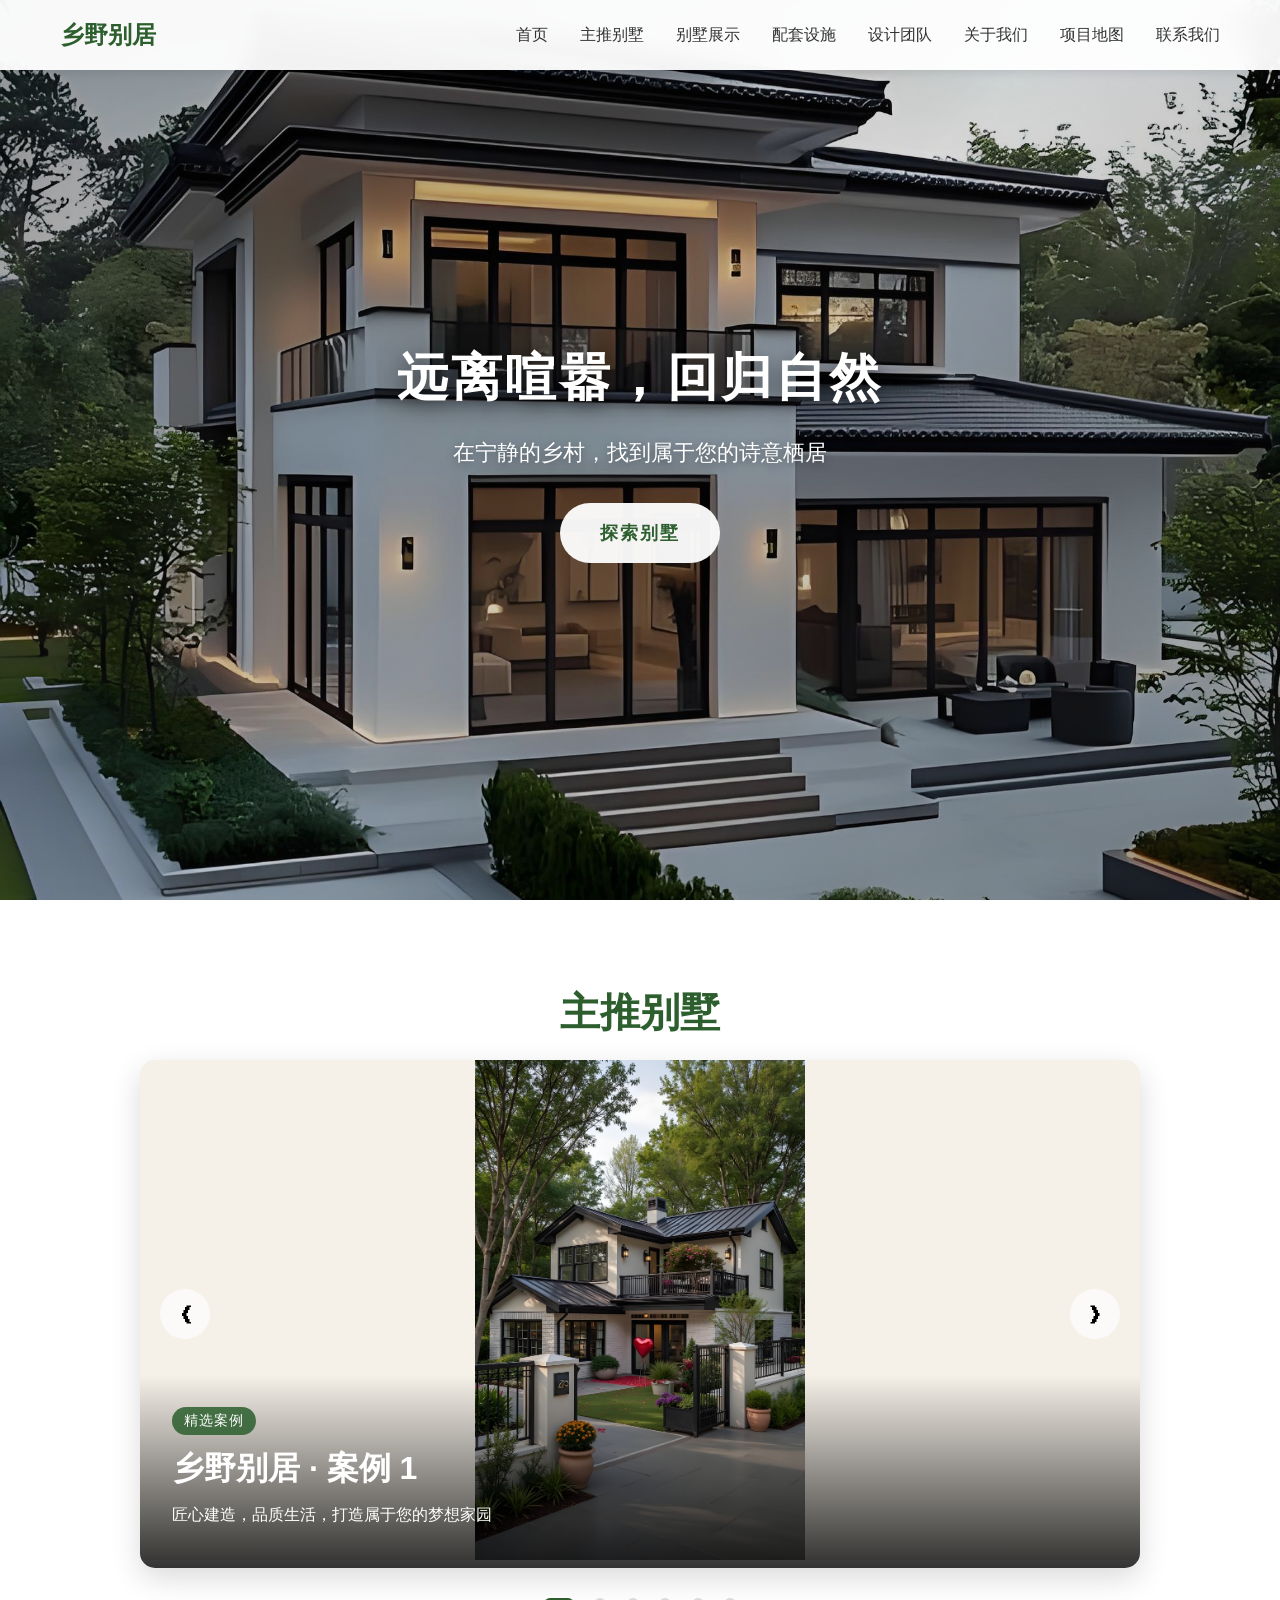
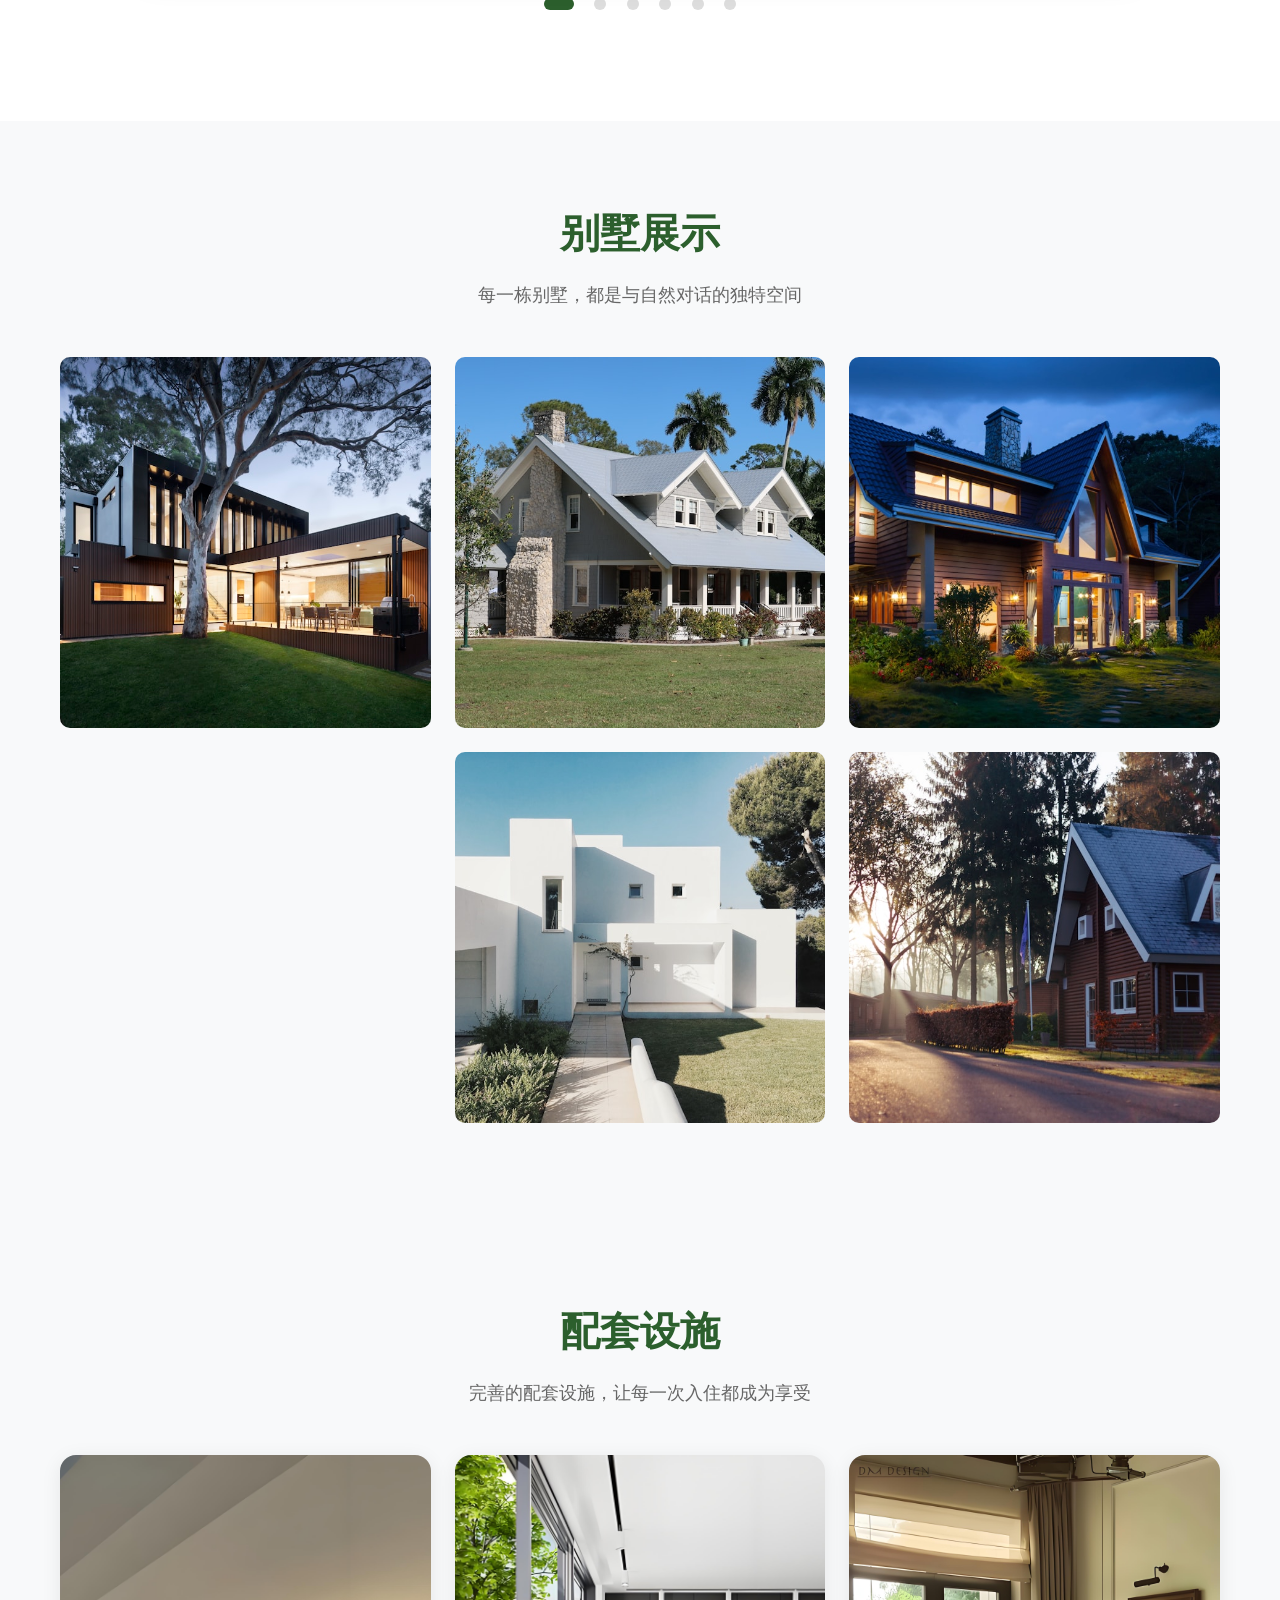
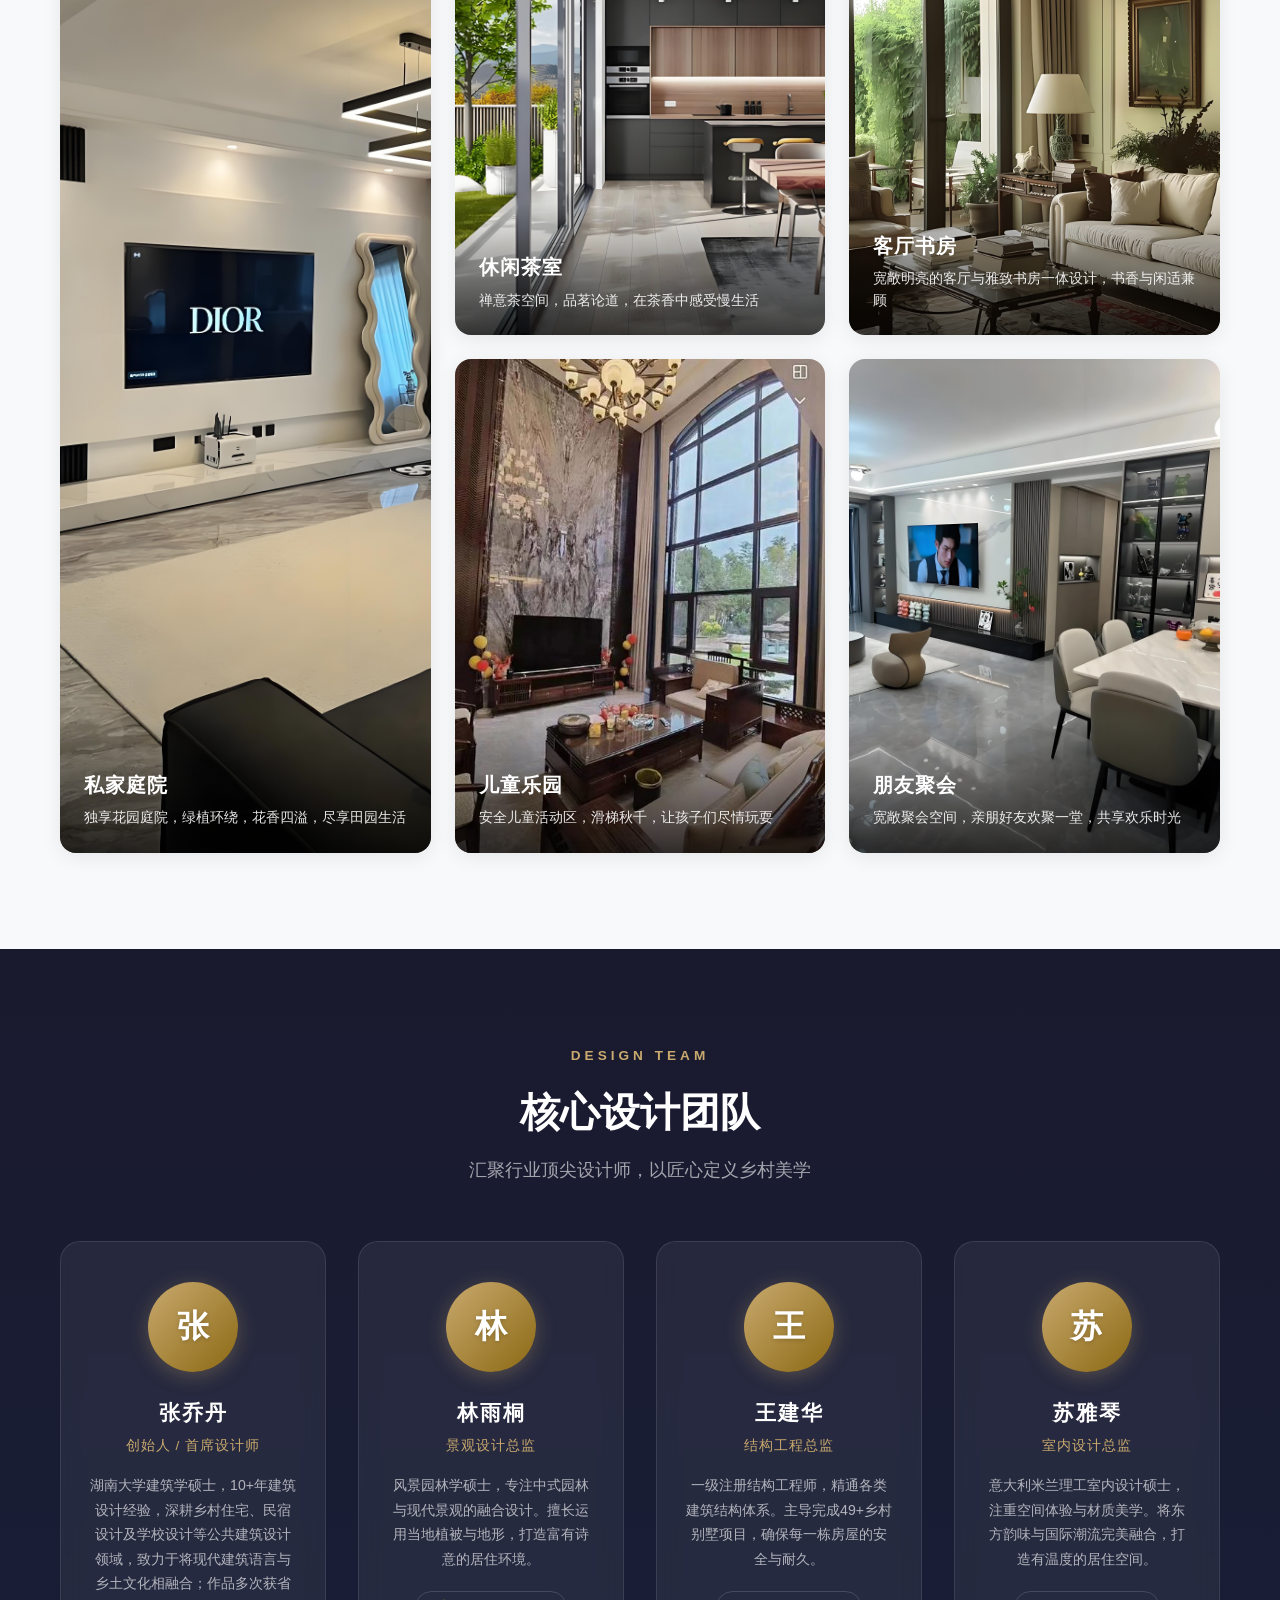
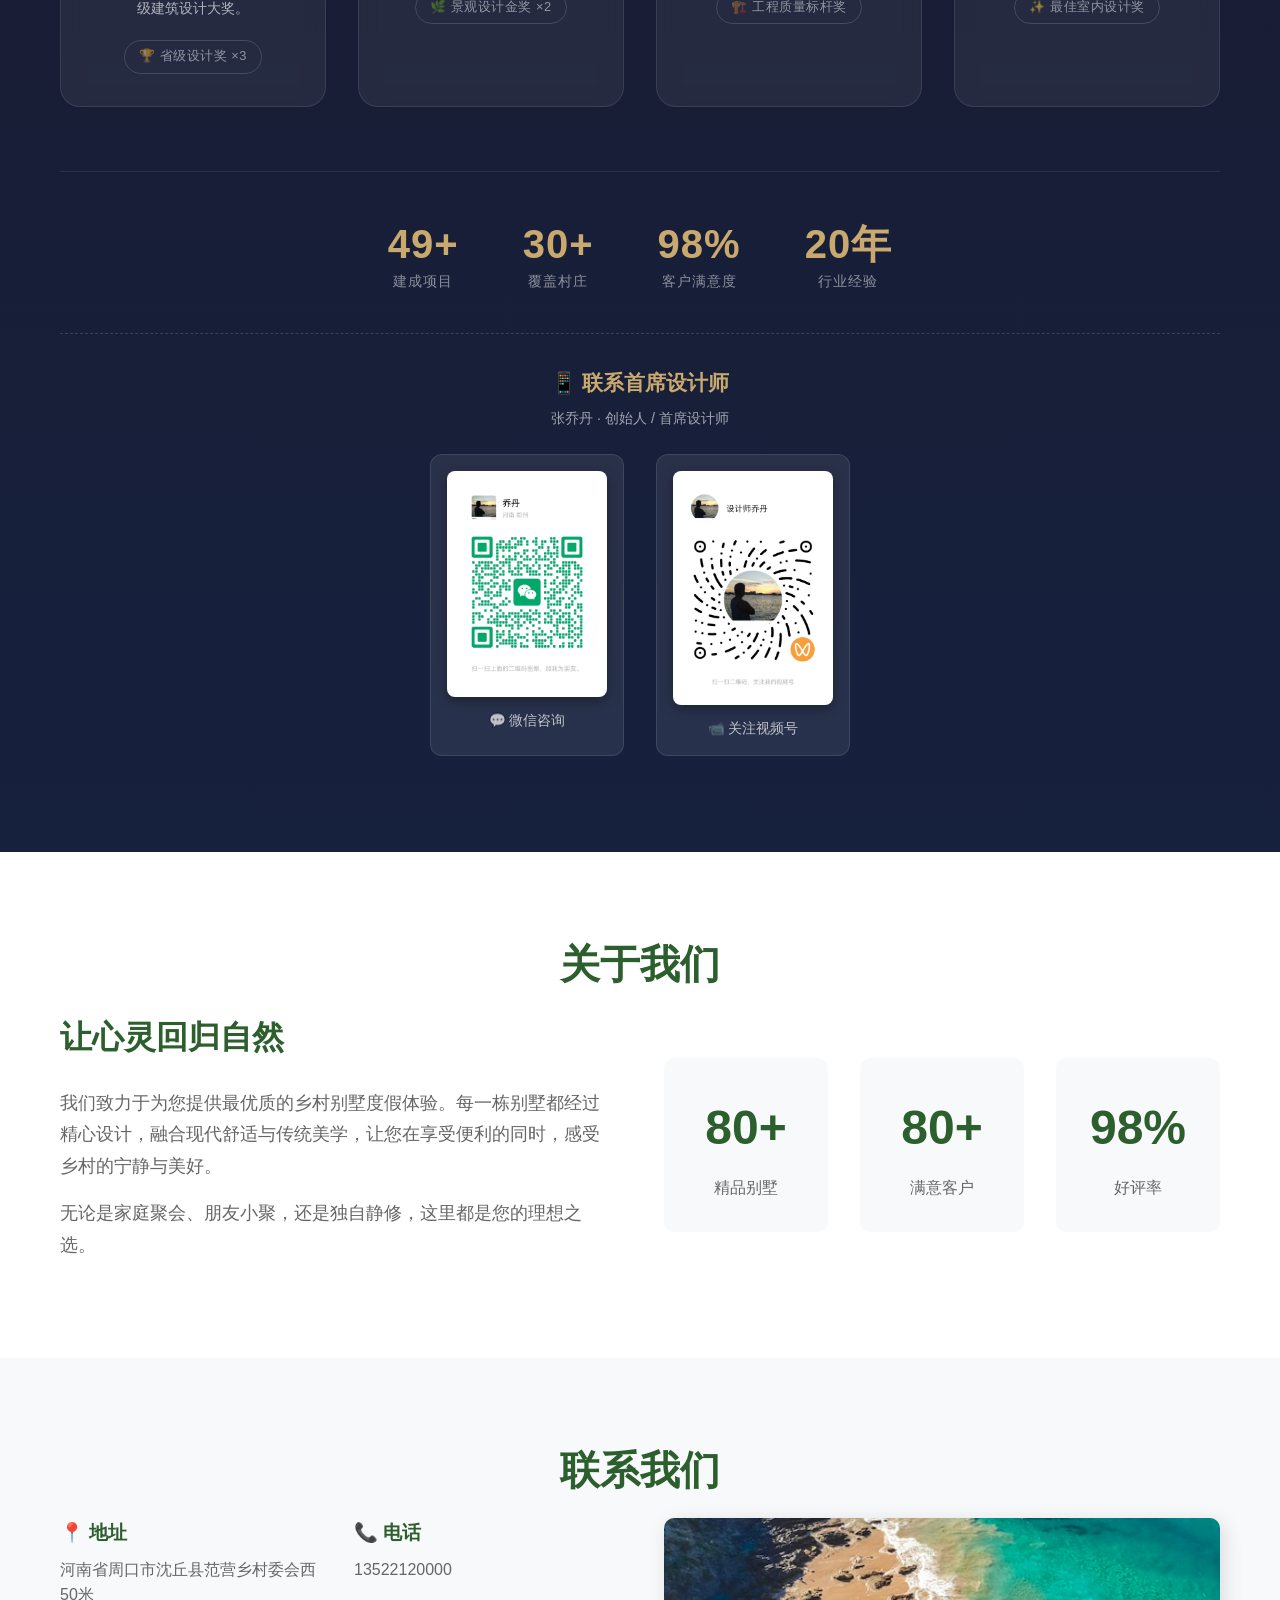
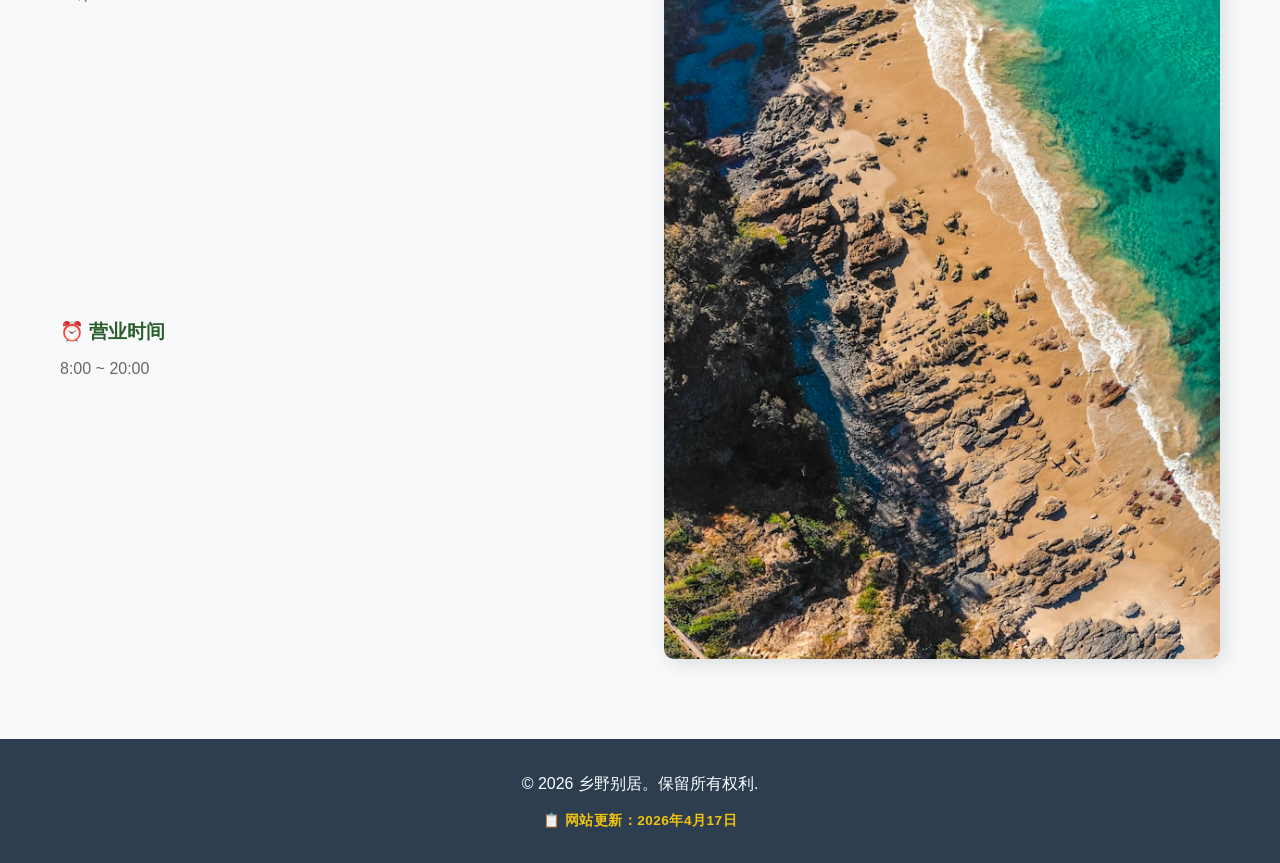
==== commit 157adff4: "1.添加工程师介绍" ====
--- a/index.html
+++ b/index.html
@@ -298,6 +298,22 @@
                     <span class="team-stat-label">行业经验</span>
                 </div>
             </div>
+
+            <!-- 首席设计师联系方式 -->
+            <div class="designer-contact">
+                <h3 class="contact-title">📱 联系首席设计师</h3>
+                <p class="contact-subtitle">张乔丹 · 创始人 / 首席设计师</p>
+                <div class="contact-cards">
+                    <div class="contact-card">
+                        <img src="images/zhang_chat.jpg" alt="添加微信">
+                        <span class="contact-label">💬 微信咨询</span>
+                    </div>
+                    <div class="contact-card">
+                        <img src="images/zhang_video_chat.jpg" alt="视频通话">
+                        <span class="contact-label">📹 关注视频号</span>
+                    </div>
+                </div>
+            </div>
         </div>
     </section>
 
--- a/css/style.css
+++ b/css/style.css
@@ -60,134 +60,94 @@
     color: #2c5f2d;
 }
 
-/* 英雄区域 */
-.hero {
+/* ===== Banner 静态背景区域 ===== */
+.hero-banner {
+    position: relative;
+    width: 100%;
     height: 100vh;
-    position: relative;
+    min-height: 500px;
     overflow: hidden;
-    display: flex;
-    align-items: center;
-    justify-content: center;
-    text-align: center;
-    background: linear-gradient(135deg, #f5efe0 0%, #ede4c8 55%, #d9ceaf 100%);
-}
-
-/* 前景内容：纭向堆叠居中 --*/
-.hero-content {
+}
+
+.hero-bg-img {
+    position: absolute;
+    inset: 0;
+    width: 100%;
+    height: 100%;
+    object-fit: cover;
+    z-index: 0;
+}
+
+/* 半透明遮罩 */
+.hero-banner .banner-overlay {
+    position: absolute;
+    inset: 0;
+    background: linear-gradient(
+        135deg,
+        rgba(0, 0, 0, 0.4) 0%,
+        rgba(0, 0, 0, 0.15) 50%,
+        rgba(0, 0, 0, 0.4) 100%
+    );
+    z-index: 1;
+}
+
+/* banner 文字内容 */
+.hero-banner .banner-content {
     position: relative;
     z-index: 2;
     display: flex;
     flex-direction: column;
     align-items: center;
-    gap: 0;
+    justify-content: center;
+    text-align: center;
+    height: 100%;
     padding: 0 20px;
-    width: 100%;
-}
-
-/* 诗文容器：在按鈕下方，轻度虚化 */
-.poem-vertical-wrap {
-    display: flex;
-    flex-direction: row-reverse;
-    align-items: center;
-    gap: 0.45rem;
-    height: 48vh;
-    margin-top: 1.8rem;
-    filter: blur(0.5px);
-    opacity: 0.88;
-}
-
-/* 题目列（最右） */
-.poem-vert-title-col {
-    writing-mode: vertical-rl;
-    text-orientation: mixed;
-    display: flex;
-    flex-direction: column;
-    align-items: center;
-    gap: 0.8rem;
-    padding: 0.3rem 0;
-}
-
-.vert-title {
-    font-family: 'Ma Shan Zheng', 'STXingkai', 'STKaiti', 'KaiTi', '华文行楷', '楷体', serif;
-    font-size: 2.6rem;
-    color: #120800;
-    letter-spacing: 8px;
-    font-weight: bold;
-    line-height: 1.5;
-}
-
-.vert-author {
-    font-family: 'Ma Shan Zheng', 'STXingkai', 'STKaiti', 'KaiTi', serif;
-    font-size: 1.25rem;
-    color: #3d2000;
-    letter-spacing: 5px;
-    margin-top: 0.6rem;
-    opacity: 0.82;
-}
-
-/* 分隔线 */
-.poem-vert-sep {
-    width: 1px;
-    height: 44vh;
-    background: linear-gradient(to bottom, transparent 5%, #8b6020 25%, #8b6020 75%, transparent 95%);
-    opacity: 0.28;
-    flex-shrink: 0;
-    margin: 0 0.3rem;
-}
-
-/* 诗句列 */
-.poem-vert-col {
-    writing-mode: vertical-rl;
-    text-orientation: mixed;
-    font-family: 'Ma Shan Zheng', 'STXingkai', 'STKaiti', 'KaiTi', '华文行楷', '楷体', serif;
-    font-size: 1.55rem;
-    color: #160a00;
-    line-height: 1.5;
-    letter-spacing: 4px;
-    white-space: nowrap;
-    padding: 0.2rem 0;
-}
-
-/* 印章 */
-.poem-seal {
-    position: absolute;
-    font-family: 'STKaiti', 'KaiTi', '华文楷体', serif;
-    font-size: 1.1rem;
-    font-weight: bold;
     color: #fff;
-    background: #c0392b;
-    width: 46px;
-    height: 46px;
-    border-radius: 4px;
-    display: flex;
-    align-items: center;
-    justify-content: center;
-    line-height: 1.3;
-    text-align: center;
-    opacity: 0.85;
-    box-shadow: 1px 1px 4px rgba(0,0,0,0.2);
-    z-index: 3;
-}
-.poem-seal-tr { top: 55px; right: 60px; }
-.poem-seal-br { bottom: 55px; right: 60px; }
-.poem-seal-bl { bottom: 55px; left: 60px; }
-
-.hero::before, .hero::after { display: none; }
-
-.hero-content h1 {
-    font-size: 3.5rem;
+}
+
+.hero-banner .banner-content h1 {
+    font-size: 3.2rem;
+    font-weight: 700;
+    letter-spacing: 3px;
     margin-bottom: 1rem;
-    animation: fadeInUp 1s ease;
-    color: #1a0a00;
-    text-shadow: 0 2px 12px rgba(255,255,255,0.6);
-}
-
-.hero-content p {
-    font-size: 1.5rem;
+    text-shadow: 0 4px 20px rgba(0, 0, 0, 0.5);
+    animation: bannerFadeUp 0.9s ease both;
+    animation-delay: 0.15s;
+}
+
+.hero-banner .banner-content p {
+    font-size: 1.4rem;
     margin-bottom: 2rem;
-    animation: fadeInUp 1s ease 0.3s both;
-    color: #2d1a00;
-    text-shadow: 0 1px 8px rgba(255,255,255,0.5);
+    text-shadow: 0 2px 10px rgba(0, 0, 0, 0.4);
+    animation: bannerFadeUp 0.9s ease both;
+    animation-delay: 0.35s;
+}
+
+.hero-banner .banner-content .btn {
+    animation: bannerFadeUp 0.9s ease both;
+    animation-delay: 0.55s;
+    background: rgba(255, 255, 255, 0.95);
+    color: #2c5f2d;
+    font-weight: 600;
+    letter-spacing: 2px;
+}
+
+.hero-banner .banner-content .btn:hover {
+    background: #fff;
+    transform: translateY(-3px);
+    box-shadow: 0 10px 30px rgba(0, 0, 0, 0.3);
+}
+
+/* banner 入场动画 */
+@keyframes bannerFadeUp {
+    from {
+        opacity: 0;
+        transform: translateY(30px);
+    }
+    to {
+        opacity: 1;
+        transform: translateY(0);
+    }
 }
 
 .btn {
@@ -262,7 +222,8 @@
 .slide img {
     width: 100%;
     height: 500px;
-    object-fit: cover;
+    object-fit: contain;
+    background: #f5f0e8;
 }
 
 .slide-content {
@@ -380,11 +341,6 @@
     grid-row: span 2;
 }
 
-.gallery-item.wide {
-    grid-column: span 2;
-    aspect-ratio: 2/1;
-}
-
 .gallery-item img {
     width: 100%;
     height: 100%;
@@ -537,12 +493,301 @@
     display: block;
 }
 
+/* ===== 配套设施区域 ===== */
+.facilities-section {
+    background: #f8f9fa;
+    padding: 6rem 0;
+}
+
+.facilities-grid {
+    display: grid;
+    grid-template-columns: repeat(3, 1fr);
+    grid-template-rows: auto auto;
+    gap: 1.5rem;
+}
+
+/* 5张图片的不规则布局：第1张大图占2行，第2、3、4、5张占右侧2×2 */
+.facility-card:nth-child(1) {
+    grid-row: span 2;
+}
+
+.facility-card {
+    position: relative;
+    border-radius: 16px;
+    overflow: hidden;
+    cursor: pointer;
+    box-shadow: 0 4px 20px rgba(0, 0, 0, 0.08);
+    transition: transform 0.4s ease, box-shadow 0.4s ease;
+}
+
+.facility-card:hover {
+    transform: translateY(-6px);
+    box-shadow: 0 12px 36px rgba(0, 0, 0, 0.15);
+}
+
+.facility-img-wrap {
+    width: 100%;
+    height: 100%;
+    min-height: 220px;
+}
+
+.facility-card:nth-child(1) .facility-img-wrap {
+    min-height: 462px;
+}
+
+.facility-img-wrap img {
+    width: 100%;
+    height: 100%;
+    object-fit: cover;
+    display: block;
+    transition: transform 0.6s ease;
+}
+
+.facility-card:hover .facility-img-wrap img {
+    transform: scale(1.05);
+}
+
+/* 底部渐变信息条 */
+.facility-info {
+    position: absolute;
+    bottom: 0;
+    left: 0;
+    right: 0;
+    background: linear-gradient(transparent, rgba(0, 0, 0, 0.75));
+    padding: 3rem 1.5rem 1.5rem;
+    color: #fff;
+}
+
+.facility-info h3 {
+    font-size: 1.25rem;
+    font-weight: 600;
+    margin-bottom: 0.4rem;
+    letter-spacing: 1px;
+}
+
+.facility-info p {
+    font-size: 0.9rem;
+    opacity: 0.9;
+    line-height: 1.5;
+}
+
+/* ===== 设计团队区域 ===== */
+.team-section {
+    background: linear-gradient(180deg, #1a1a2e 0%, #16213e 100%);
+    padding: 6rem 0;
+    color: #fff;
+}
+
+.team-header {
+    text-align: center;
+    margin-bottom: 3.5rem;
+}
+
+.team-tag {
+    font-size: 0.85rem;
+    font-weight: 600;
+    letter-spacing: 4px;
+    text-transform: uppercase;
+    color: #c9a96e;
+    margin-bottom: 0.8rem;
+}
+
+.team-section .section-title {
+    color: #fff;
+    margin-bottom: 0.8rem;
+}
+
+.team-section .section-subtitle {
+    color: rgba(255, 255, 255, 0.6);
+}
+
+/* 团队卡片网格 */
+.team-grid {
+    display: grid;
+    grid-template-columns: repeat(4, 1fr);
+    gap: 2rem;
+    margin-bottom: 4rem;
+}
+
+.team-card {
+    perspective: 1000px;
+}
+
+.team-card-inner {
+    position: relative;
+    background: rgba(255, 255, 255, 0.06);
+    border: 1px solid rgba(255, 255, 255, 0.1);
+    border-radius: 20px;
+    padding: 2.5rem 1.8rem 2rem;
+    text-align: center;
+    transition: all 0.5s cubic-bezier(0.4, 0, 0.2, 1);
+    backdrop-filter: blur(10px);
+    height: 100%;
+}
+
+.team-card-inner:hover {
+    background: rgba(255, 255, 255, 0.12);
+    border-color: rgba(201, 169, 110, 0.4);
+    transform: translateY(-10px);
+    box-shadow: 0 20px 50px rgba(0, 0, 0, 0.3), 0 0 40px rgba(201, 169, 110, 0.08);
+}
+
+/* 头像占位（姓氏首字） */
+.team-avatar {
+    width: 90px;
+    height: 90px;
+    margin: 0 auto 1.5rem;
+    border-radius: 50%;
+    background: linear-gradient(135deg, #c9a96e, #8b6914);
+    display: flex;
+    align-items: center;
+    justify-content: center;
+    box-shadow: 0 4px 20px rgba(201, 169, 110, 0.3);
+    position: relative;
+}
+
+.team-card-inner:hover .team-avatar {
+    box-shadow: 0 6px 30px rgba(201, 169, 110, 0.5);
+}
+
+.team-avatar-placeholder {
+    font-size: 2rem;
+    font-weight: 700;
+    color: #fff;
+    text-shadow: 0 1px 4px rgba(0, 0, 0, 0.2);
+}
+
+.team-card-content h3 {
+    font-size: 1.3rem;
+    font-weight: 600;
+    color: #fff;
+    margin-bottom: 0.4rem;
+    letter-spacing: 2px;
+}
+
+.team-role {
+    font-size: 0.85rem;
+    color: #c9a96e;
+    font-weight: 500;
+    letter-spacing: 1px;
+    margin-bottom: 1rem;
+}
+
+.team-bio {
+    font-size: 0.88rem;
+    color: rgba(255, 255, 255, 0.65);
+    line-height: 1.75;
+    margin-bottom: 1.2rem;
+}
+
+.team-award {
+    display: inline-block;
+    font-size: 0.8rem;
+    color: rgba(255, 255, 255, 0.5);
+    padding: 0.35rem 0.9rem;
+    border: 1px solid rgba(255, 255, 255, 0.15);
+    border-radius: 20px;
+    letter-spacing: 0.5px;
+}
+
+/* 底部数据条 */
+.team-stats-bar {
+    display: flex;
+    justify-content: center;
+    gap: 4rem;
+    padding-top: 3rem;
+    border-top: 1px solid rgba(255, 255, 255, 0.08);
+}
+
+.team-stat {
+    text-align: center;
+}
+
+.team-stat-num {
+    display: block;
+    font-size: 2.5rem;
+    font-weight: 700;
+    color: #c9a96e;
+    letter-spacing: 1px;
+    line-height: 1.2;
+}
+
+.team-stat-label {
+    font-size: 0.9rem;
+    color: rgba(255, 255, 255, 0.5);
+    letter-spacing: 1px;
+}
+
+/* 首席设计师联系方式 */
+.designer-contact {
+    margin-top: 2.5rem;
+    padding-top: 2rem;
+    border-top: 1px dashed rgba(255, 255, 255, 0.15);
+    text-align: center;
+}
+
+.contact-title {
+    font-size: 1.3rem;
+    color: #c9a96e;
+    margin-bottom: 0.5rem;
+    font-weight: 600;
+}
+
+.contact-subtitle {
+    font-size: 0.9rem;
+    color: rgba(255, 255, 255, 0.6);
+    margin-bottom: 1.5rem;
+}
+
+.contact-cards {
+    display: flex;
+    justify-content: center;
+    gap: 2rem;
+    flex-wrap: wrap;
+}
+
+.contact-card {
+    background: rgba(255, 255, 255, 0.08);
+    border-radius: 12px;
+    padding: 1rem;
+    text-align: center;
+    transition: transform 0.3s, background 0.3s;
+    border: 1px solid rgba(255, 255, 255, 0.1);
+}
+
+.contact-card:hover {
+    transform: translateY(-5px);
+    background: rgba(255, 255, 255, 0.15);
+}
+
+.contact-card img {
+    width: 160px;
+    height: auto;
+    border-radius: 8px;
+    box-shadow: 0 4px 12px rgba(0, 0, 0, 0.3);
+    display: block;
+    margin-bottom: 0.8rem;
+}
+
+.contact-label {
+    display: block;
+    font-size: 0.85rem;
+    color: rgba(255, 255, 255, 0.7);
+}
+
 /* 页脚 */
 .footer {
     background: #2c3e50;
     color: white;
     text-align: center;
     padding: 2rem 0;
+}
+.footer-update {
+    margin-top: 0.8rem;
+    font-size: 0.85rem;
+    color: #f1c40f;
+    font-weight: 600;
+    letter-spacing: 0.5px;
 }
 
 /* 动画 */
@@ -564,16 +809,26 @@
         font-size: 0.9rem;
     }
 
-    .hero-content h1 {
-        font-size: 2rem;
-    }
-
-    .hero-content p {
-        font-size: 1.2rem;
+    /* Banner 响应式 */
+    .hero-banner {
+        height: 60vh;
+        min-height: 400px;
+    }
+
+    .hero-banner .banner-content h1 {
+        font-size: 1.8rem;
+        letter-spacing: 2px;
+    }
+
+    .hero-banner .banner-content p {
+        font-size: 1rem;
+        margin-bottom: 1.5rem;
     }
 
     .slide img {
         height: 300px;
+        object-fit: contain;
+        background: #f5f0e8;
     }
 
     .about-content,
@@ -592,4 +847,42 @@
     .gallery-item.wide {
         grid-column: span 1;
     }
-}
+
+    /* 配套设施响应式 */
+    .facilities-grid {
+        grid-template-columns: 1fr;
+        grid-template-rows: auto;
+    }
+
+    .facility-card:nth-child(1) .facility-img-wrap {
+        min-height: 220px;
+    }
+
+    /* 设计团队响应式 */
+    .team-grid {
+        grid-template-columns: 1fr 1fr;
+        gap: 1.2rem;
+    }
+
+    .team-card-inner {
+        padding: 2rem 1.2rem 1.5rem;
+    }
+
+    .team-avatar {
+        width: 70px;
+        height: 70px;
+    }
+
+    .team-avatar-placeholder {
+        font-size: 1.6rem;
+    }
+
+    .team-stats-bar {
+        flex-wrap: wrap;
+        gap: 2rem;
+    }
+
+    .team-stat-num {
+        font-size: 2rem;
+    }
+}
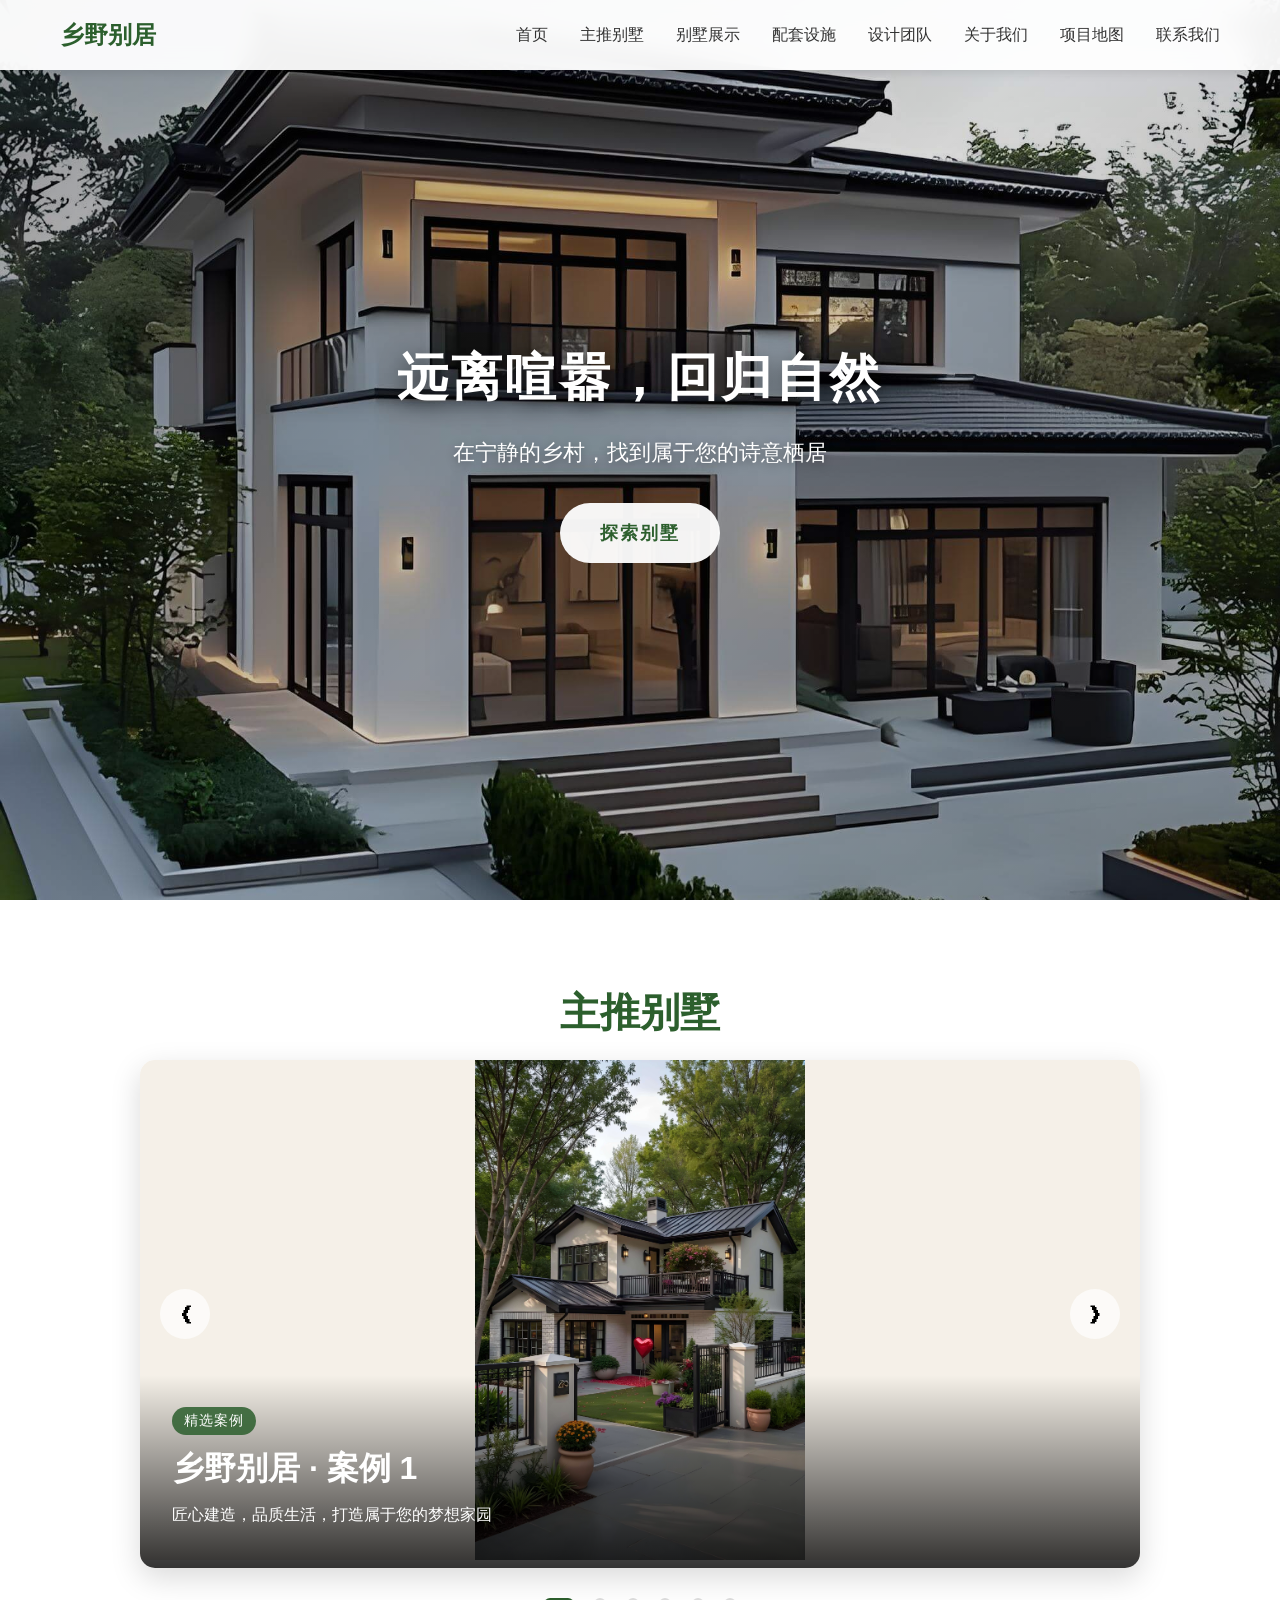
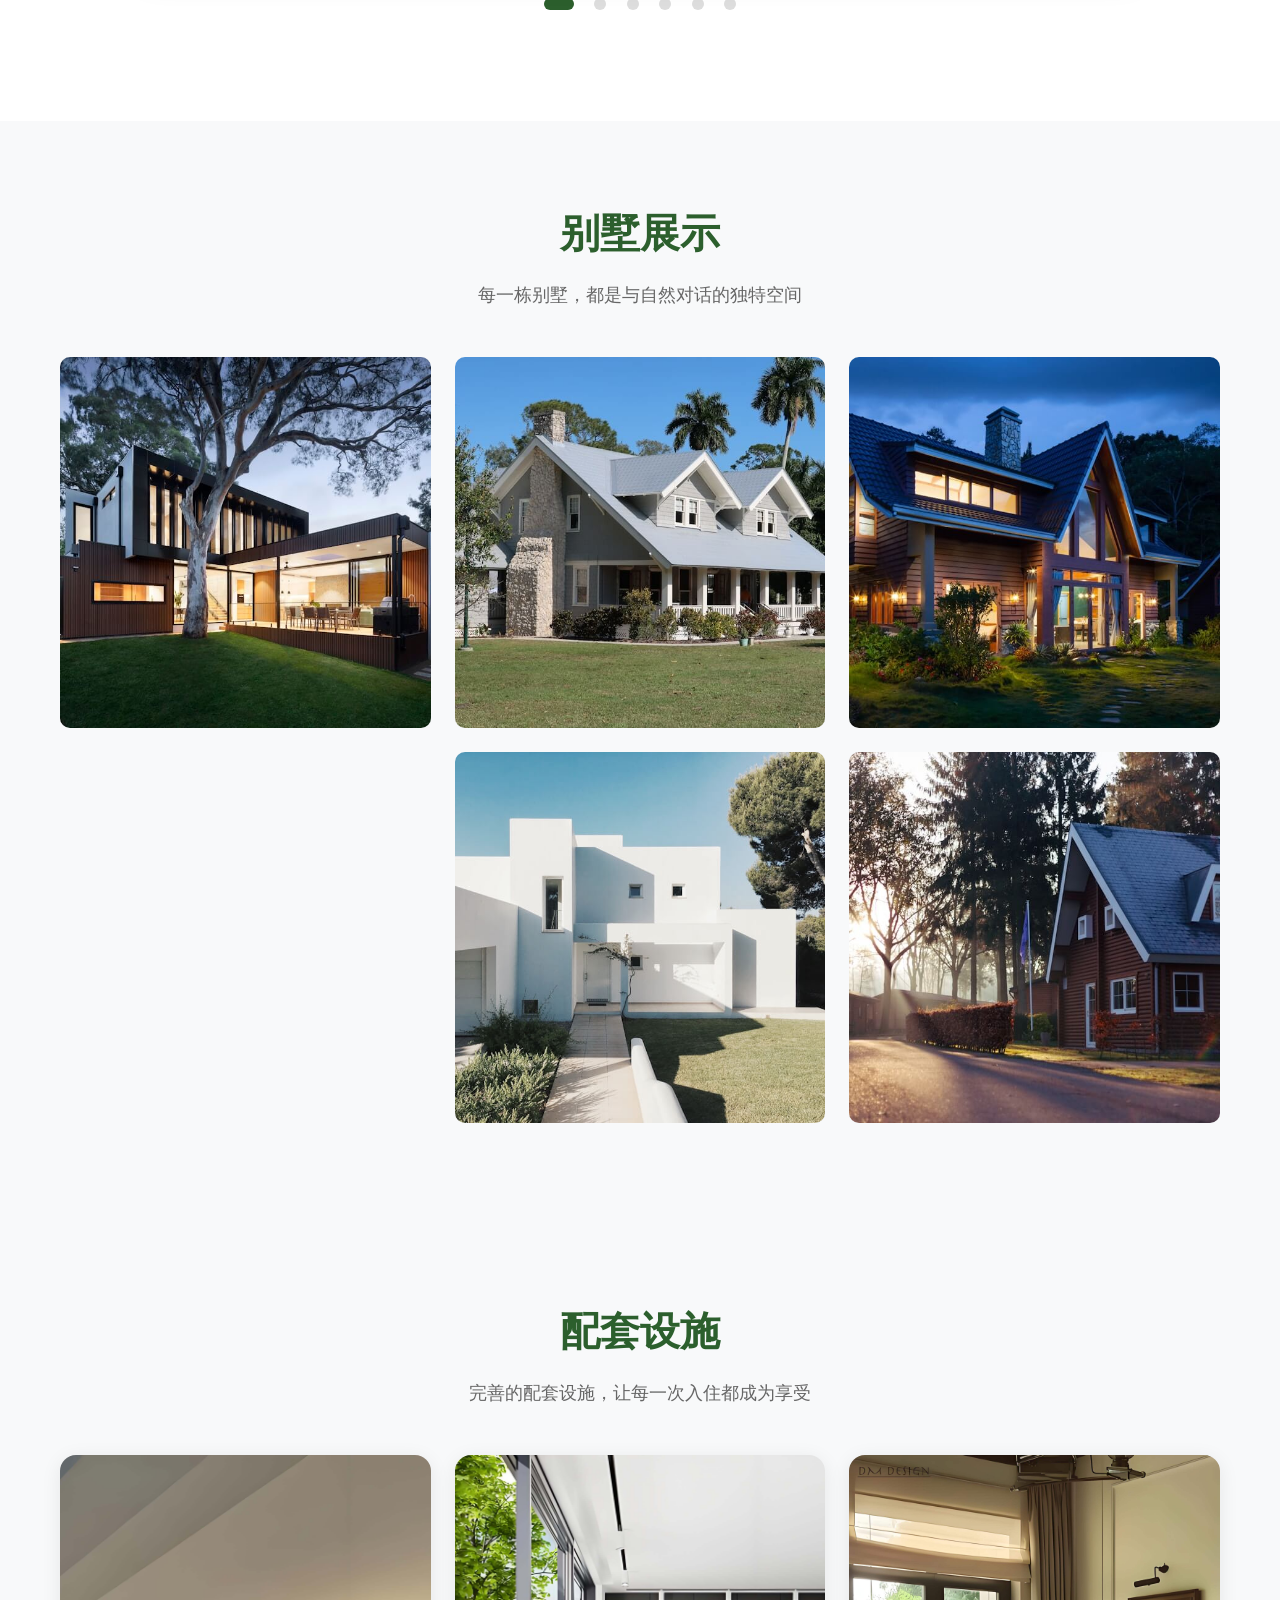
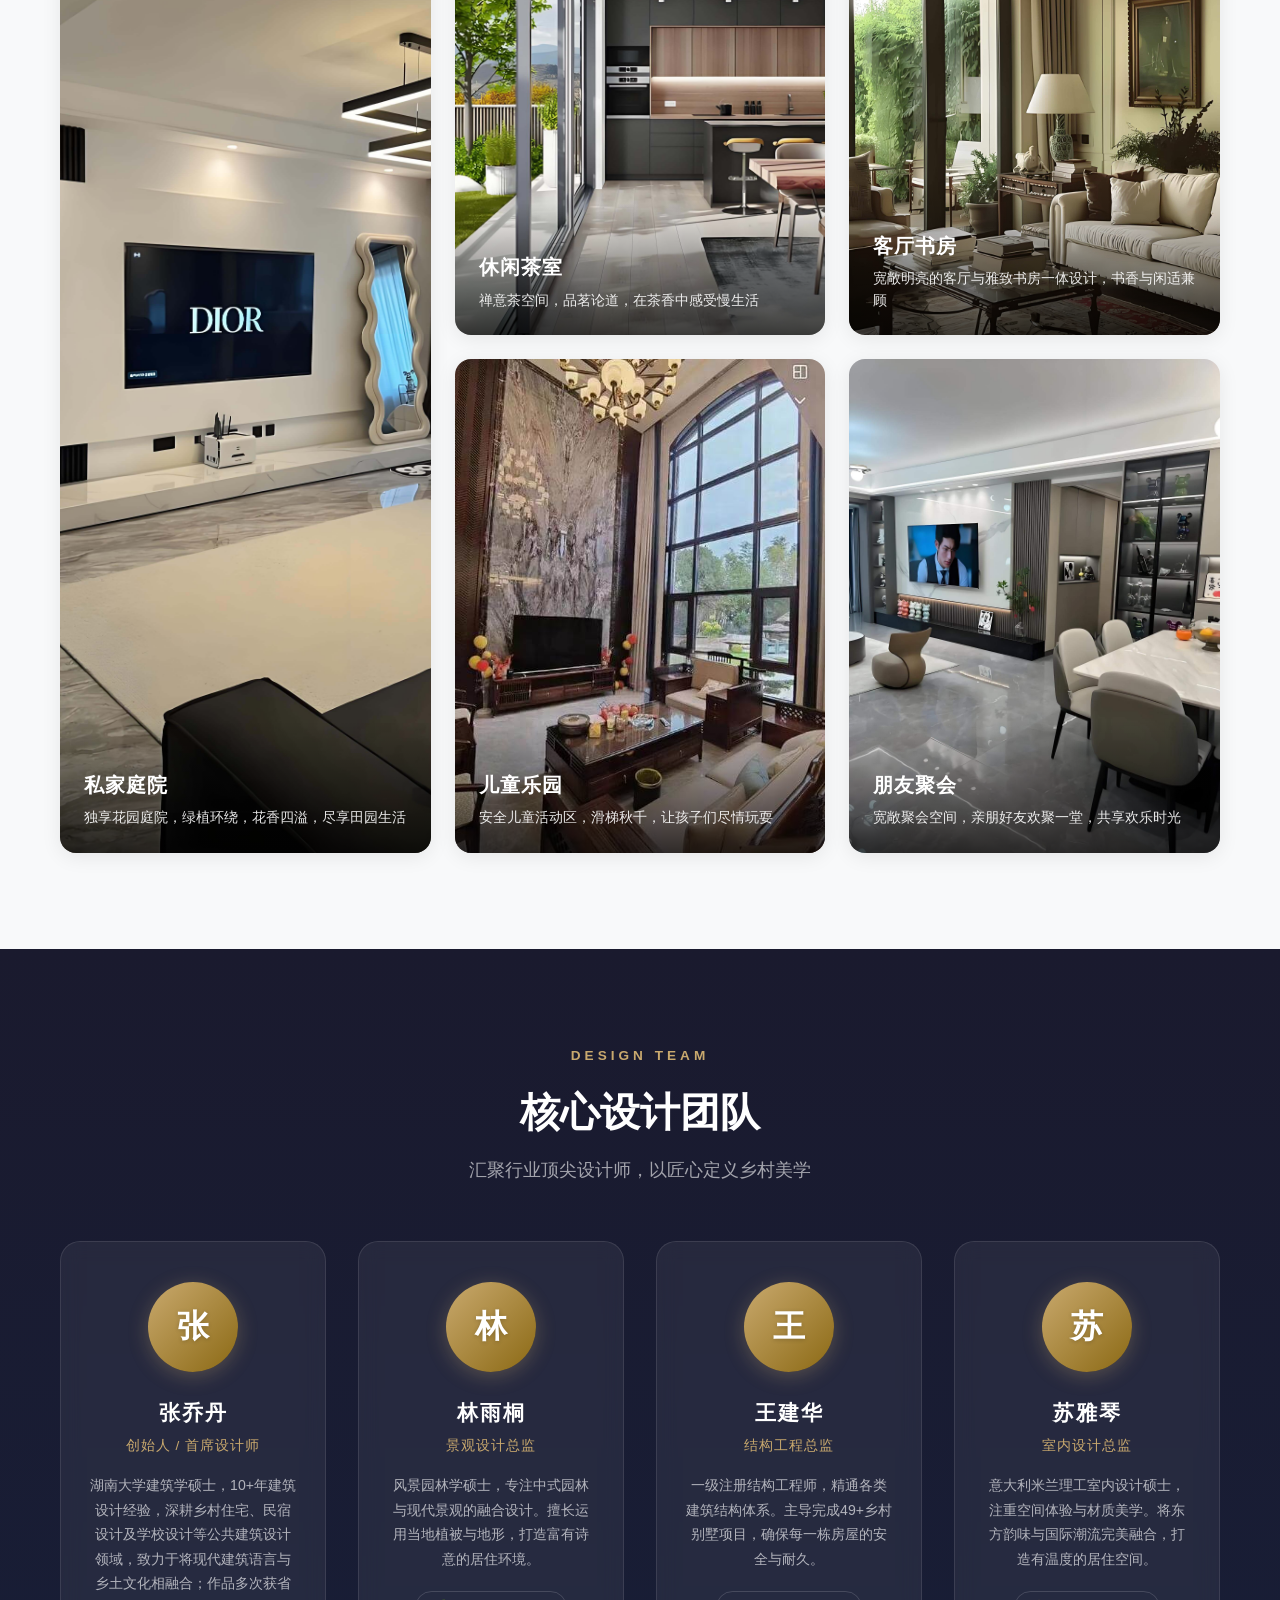
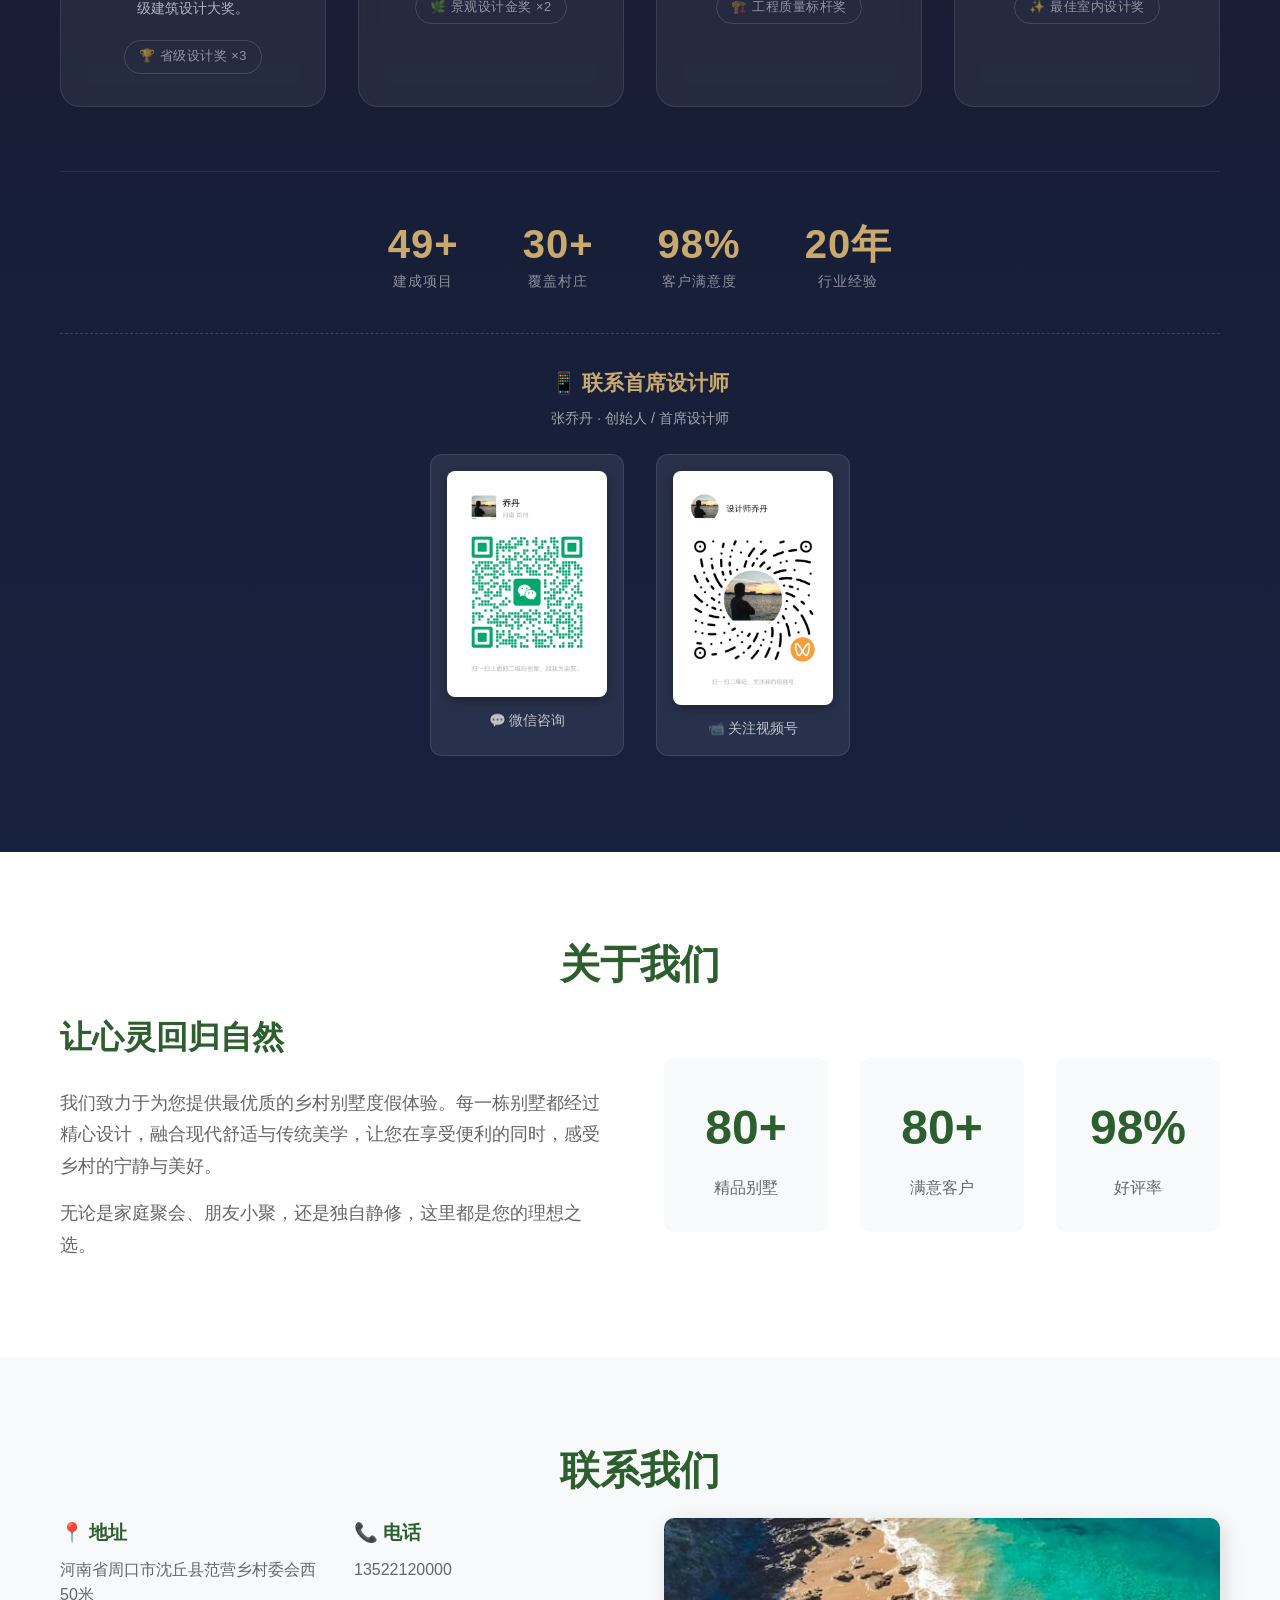
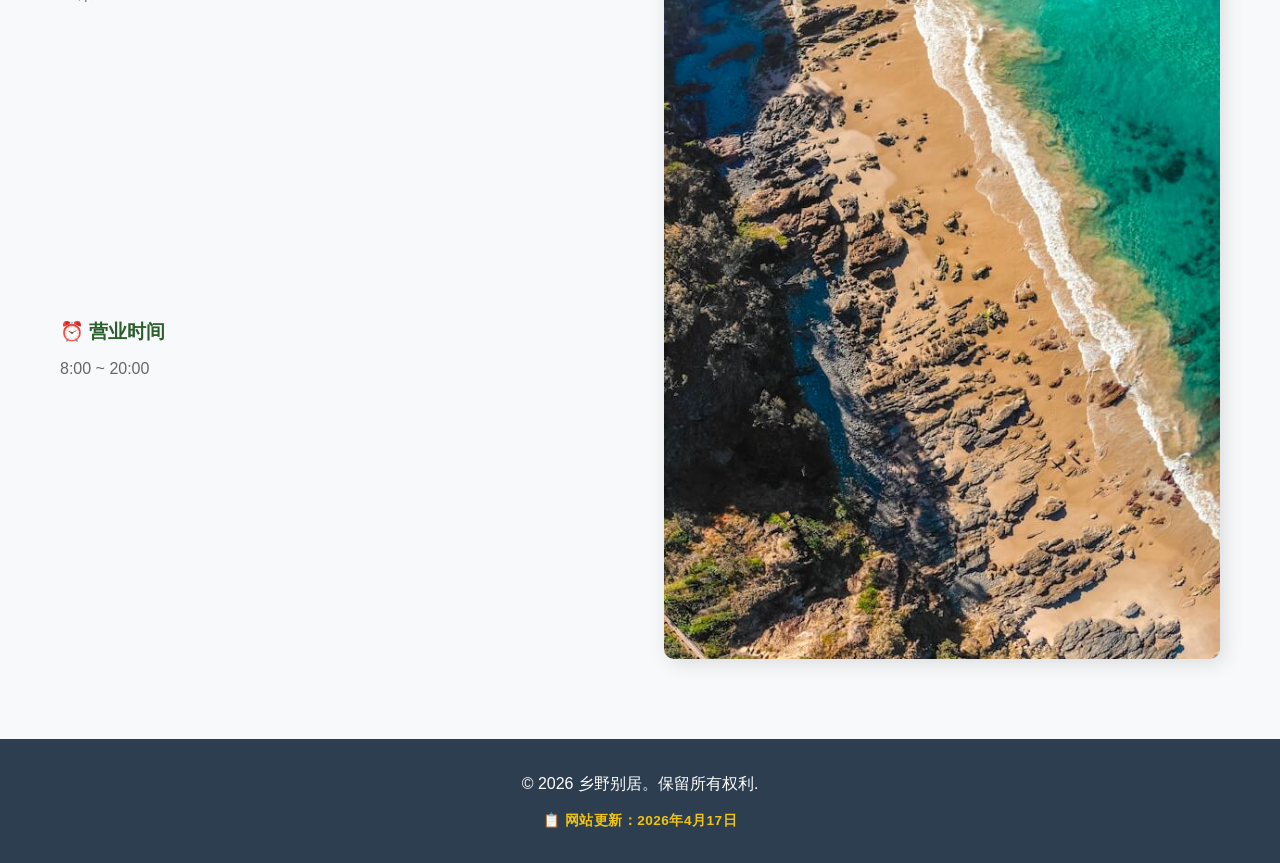
==== commit 380a747c: "1.优化加载时间" ====
--- a/index.html
+++ b/index.html
@@ -5,6 +5,10 @@
     <meta name="viewport" content="width=device-width, initial-scale=1.0">
     <title>乡村别墅 - 自然与舒适的完美结合</title>
     <link rel="stylesheet" href="css/style.css">
+    <!-- 预加载首屏关键图片 -->
+    <link rel="preload" as="image" href="images/banner4.jpg">
+    <link rel="preload" as="image" href="images/banner1.jpg">
+    <link rel="preload" as="image" href="images/banner2.jpg">
     <!-- 柳体风格的毛笔字体 -->
     <link href="https://fonts.googleapis.com/css2?family=Ma+Shan+Zheng&display=swap" rel="stylesheet">
 </head>
@@ -53,7 +57,7 @@
                             </div>
                         </div>
                         <div class="slide">
-                            <img src="images/banner2.jpg" alt="主推别墅 2">
+                            <img src="images/banner2.jpg" alt="主推别墅 2" loading="lazy">
                             <div class="slide-content">
                                 <div class="slide-tag">精选案例</div>
                                 <h3>乡野别居 · 案例 2</h3>
@@ -61,7 +65,7 @@
                             </div>
                         </div>
                         <div class="slide">
-                            <img src="images/banner3.jpg" alt="主推别墅 3">
+                            <img src="images/banner3.jpg" alt="主推别墅 3" loading="lazy">
                             <div class="slide-content">
                                 <div class="slide-tag">精选案例</div>
                                 <h3>乡野别居 · 案例 3</h3>
@@ -69,7 +73,7 @@
                             </div>
                         </div>
                         <div class="slide">
-                            <img src="images/banner4.jpg" alt="主推别墅 4">
+                            <img src="images/banner4.jpg" alt="主推别墅 4" loading="lazy">
                             <div class="slide-content">
                                 <div class="slide-tag">精选案例</div>
                                 <h3>乡野别居 · 案例 4</h3>
@@ -77,7 +81,7 @@
                             </div>
                         </div>
                         <div class="slide">
-                            <img src="images/banner5.jpg" alt="主推别墅 5">
+                            <img src="images/banner5.jpg" alt="主推别墅 5" loading="lazy">
                             <div class="slide-content">
                                 <div class="slide-tag">精选案例</div>
                                 <h3>乡野别居 · 案例 5</h3>
@@ -85,7 +89,7 @@
                             </div>
                         </div>
                         <div class="slide">
-                            <img src="images/banner6.jpg" alt="主推别墅 6">
+                            <img src="images/banner6.jpg" alt="主推别墅 6" loading="lazy">
                             <div class="slide-content">
                                 <div class="slide-tag">精选案例</div>
                                 <h3>乡野别居 · 案例 6</h3>
@@ -116,35 +120,35 @@
             
             <div class="gallery-grid">
                 <div class="gallery-item large">
-                    <img src="images/gallery1.jpg" alt="云水居">
+                    <img src="images/gallery1.jpg" alt="云水居" loading="lazy">
                     <div class="gallery-overlay">
                         <h3>云水居</h3>
                         <p>云端之上，水墨江南</p>
                     </div>
                 </div>
                 <div class="gallery-item">
-                    <img src="images/gallery2.jpg" alt="听雨轩">
+                    <img src="images/gallery2.jpg" alt="听雨轩" loading="lazy">
                     <div class="gallery-overlay">
                         <h3>听雨轩</h3>
                         <p>雨打芭蕉，禅意人生</p>
                     </div>
                 </div>
                 <div class="gallery-item">
-                    <img src="images/gallery3.jpg" alt="望山楼">
+                    <img src="images/gallery3.jpg" alt="望山楼" loading="lazy">
                     <div class="gallery-overlay">
                         <h3>望山楼</h3>
                         <p>登高望远，群山如黛</p>
                     </div>
                 </div>
                 <div class="gallery-item">
-                    <img src="images/gallery4.jpg" alt="归园田居">
+                    <img src="images/gallery4.jpg" alt="归园田居" loading="lazy">
                     <div class="gallery-overlay">
                         <h3>归园田居</h3>
                         <p>采菊东篱下，悠然见南山</p>
                     </div>
                 </div>
                 <div class="gallery-item">
-                    <img src="images/gallery5.jpg" alt="桃花源">
+                    <img src="images/gallery5.jpg" alt="桃花源" loading="lazy">
                     <div class="gallery-overlay">
                         <h3>桃花源</h3>
                         <p>世外桃源，人间仙境</p>
@@ -172,7 +176,7 @@
                 </div>
                 <div class="facility-card">
                     <div class="facility-img-wrap">
-                        <img src="images/family2.jpg" alt="配套设施 2">
+                        <img src="images/family2.jpg" alt="配套设施 2" loading="lazy">
                     </div>
                     <div class="facility-info">
                         <h3>休闲茶室</h3>
@@ -181,7 +185,7 @@
                 </div>
                 <div class="facility-card">
                     <div class="facility-img-wrap">
-                        <img src="images/family3.jpg" alt="配套设施 3">
+                        <img src="images/family3.jpg" alt="配套设施 3" loading="lazy">
                     </div>
                     <div class="facility-info">
                         <h3>客厅书房</h3>
@@ -190,7 +194,7 @@
                 </div>
                 <div class="facility-card">
                     <div class="facility-img-wrap">
-                        <img src="images/family4.jpg" alt="配套设施 4">
+                        <img src="images/family4.jpg" alt="配套设施 4" loading="lazy">
                     </div>
                     <div class="facility-info">
                         <h3>儿童乐园</h3>
@@ -199,7 +203,7 @@
                 </div>
                 <div class="facility-card">
                     <div class="facility-img-wrap">
-                        <img src="images/family5.jpg" alt="配套设施 5">
+                        <img src="images/family5.jpg" alt="配套设施 5" loading="lazy">
                     </div>
                     <div class="facility-info">
                         <h3>朋友聚会</h3>
@@ -305,11 +309,11 @@
                 <p class="contact-subtitle">张乔丹 · 创始人 / 首席设计师</p>
                 <div class="contact-cards">
                     <div class="contact-card">
-                        <img src="images/zhang_chat.jpg" alt="添加微信">
+                        <img src="images/zhang_chat.jpg" alt="添加微信" loading="lazy">
                         <span class="contact-label">💬 微信咨询</span>
                     </div>
                     <div class="contact-card">
-                        <img src="images/zhang_video_chat.jpg" alt="视频通话">
+                        <img src="images/zhang_video_chat.jpg" alt="视频通话" loading="lazy">
                         <span class="contact-label">📹 关注视频号</span>
                     </div>
                 </div>
@@ -365,7 +369,7 @@
                     </div>
                 </div>
                 <div class="calligraphy-wrap">
-                    <img src="images/lantingxu.jpg" alt="兰亭集序">
+                    <img src="images/lantingxu.jpg" alt="兰亭集序" loading="lazy">
                 </div>
             </div>
         </div>
--- a/css/style.css
+++ b/css/style.css
@@ -3,6 +3,47 @@
     margin: 0;
     padding: 0;
     box-sizing: border-box;
+}
+
+/* 图片优化：加载占位和渐显效果 */
+img {
+    opacity: 0;
+    transition: opacity 0.4s ease-in-out, transform 0.3s ease;
+}
+
+img.loaded,
+.hero-bg-img {
+    opacity: 1;
+}
+
+/* 画廊图片悬停放大 */
+.gallery-item img {
+    opacity: 1;
+}
+
+.gallery-item img {
+    transition: opacity 0.4s ease-in-out, transform 0.4s ease;
+}
+
+.gallery-item:hover img {
+    transform: scale(1.05);
+}
+
+/* 设施图片悬停效果 */
+.facility-img-wrap img {
+    opacity: 1;
+    transition: opacity 0.4s ease-in-out, transform 0.3s ease;
+}
+
+/* 联系卡片图片 */
+.contact-card img {
+    opacity: 1;
+    transition: opacity 0.4s ease-in-out, transform 0.3s ease;
+}
+
+/* 轮播图片 */
+.slide img {
+    opacity: 1;
 }
 
 body {
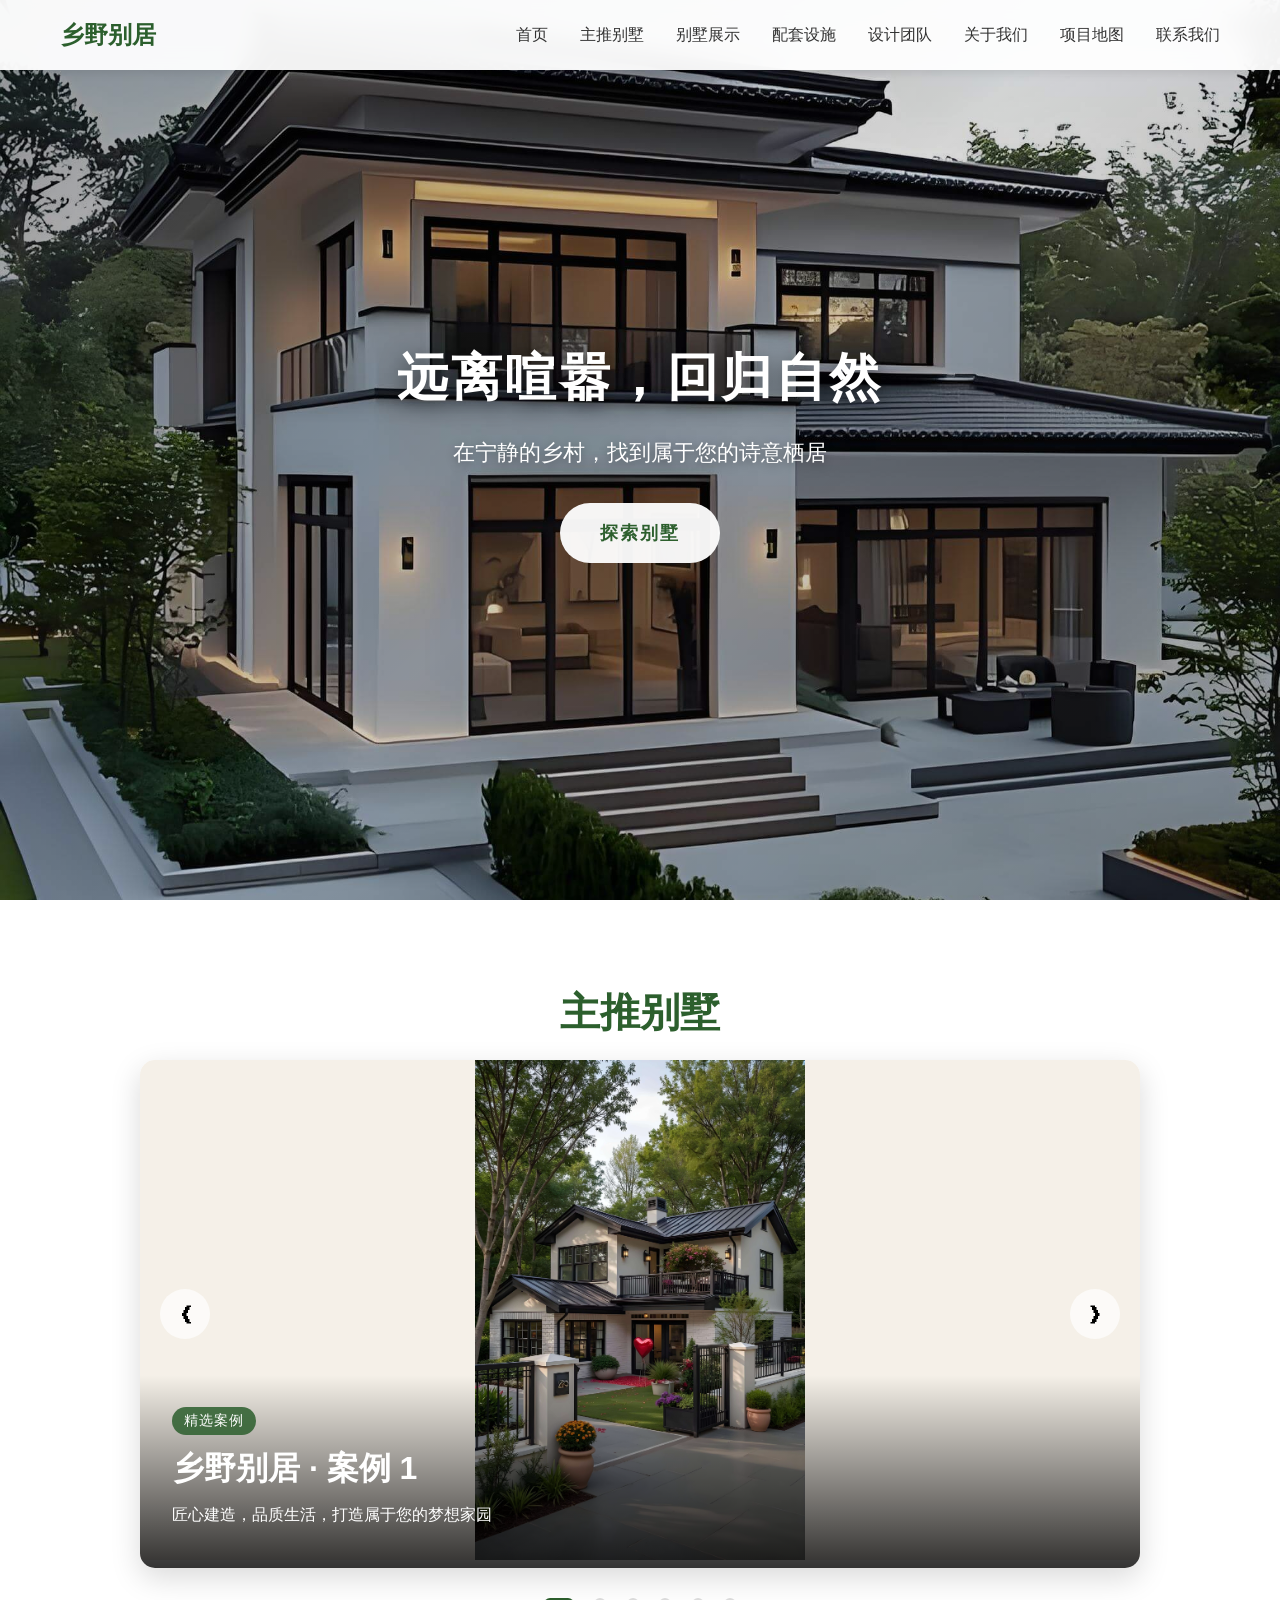
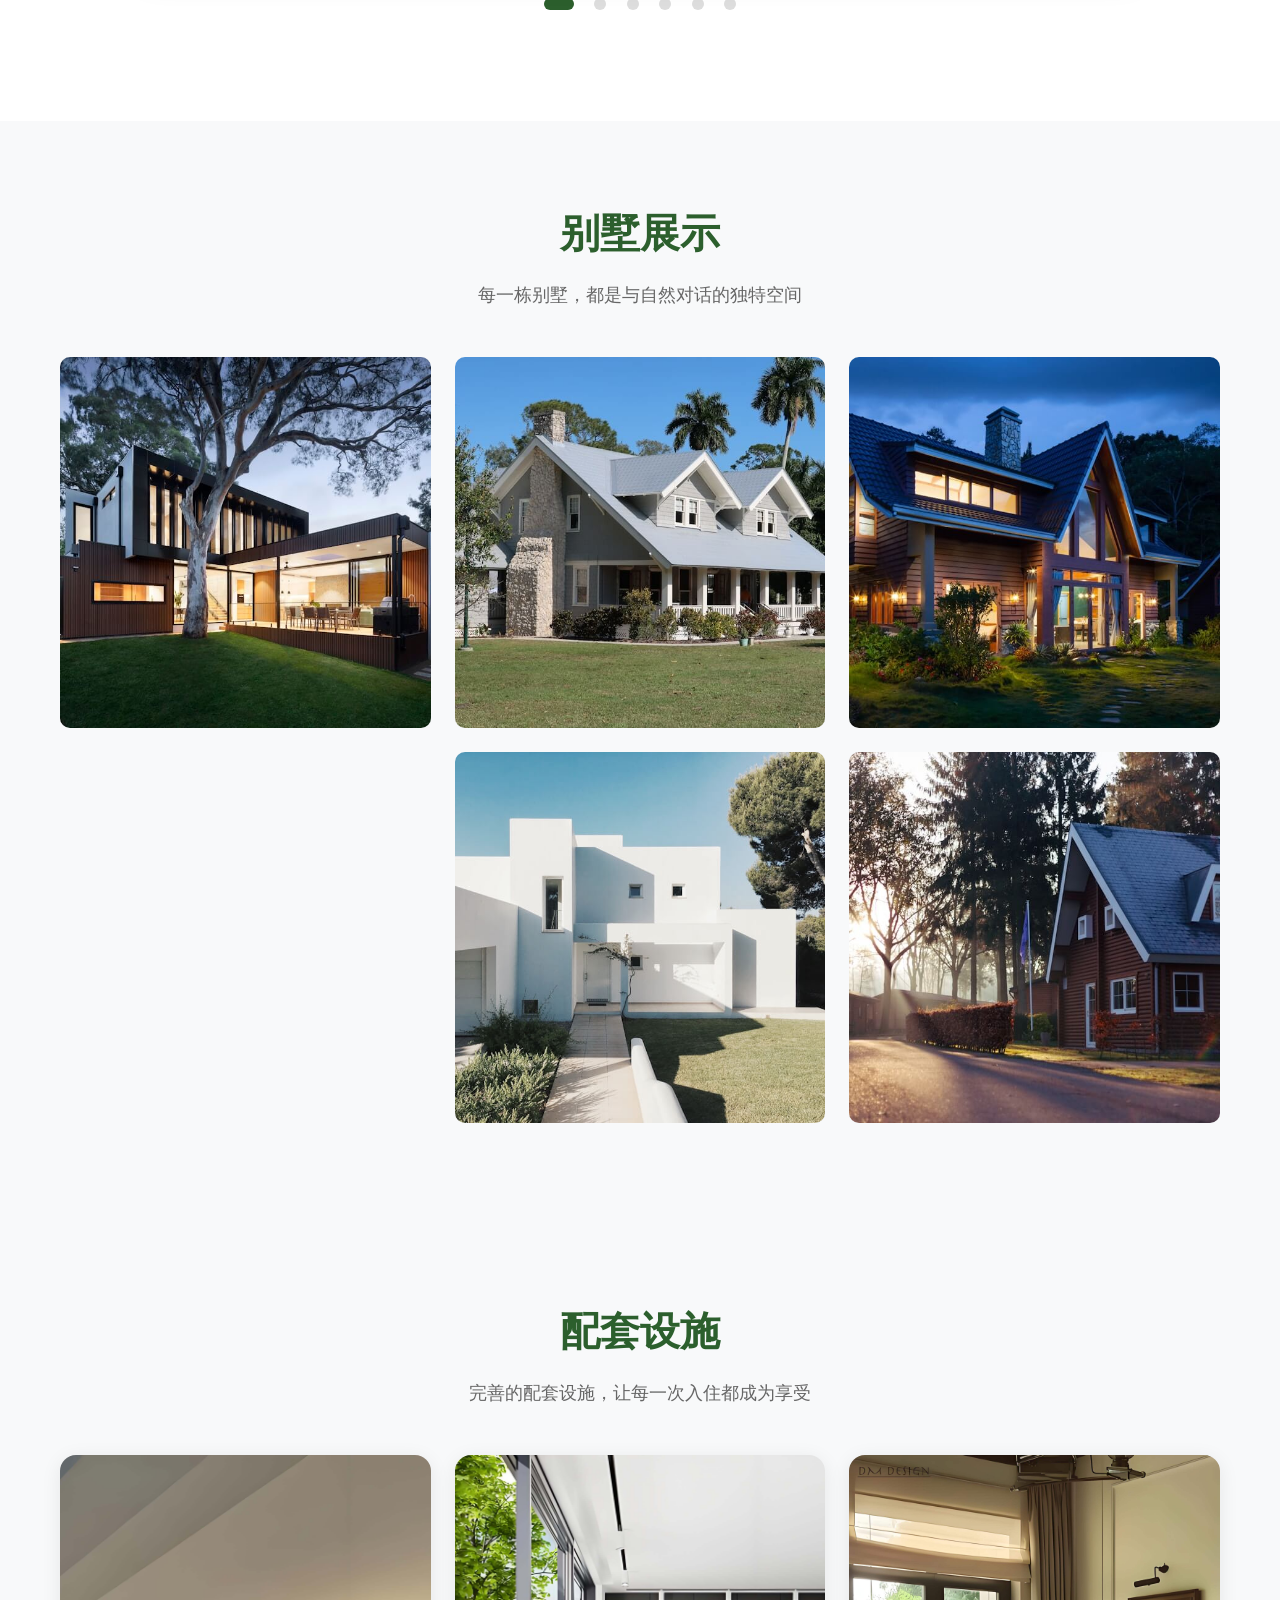
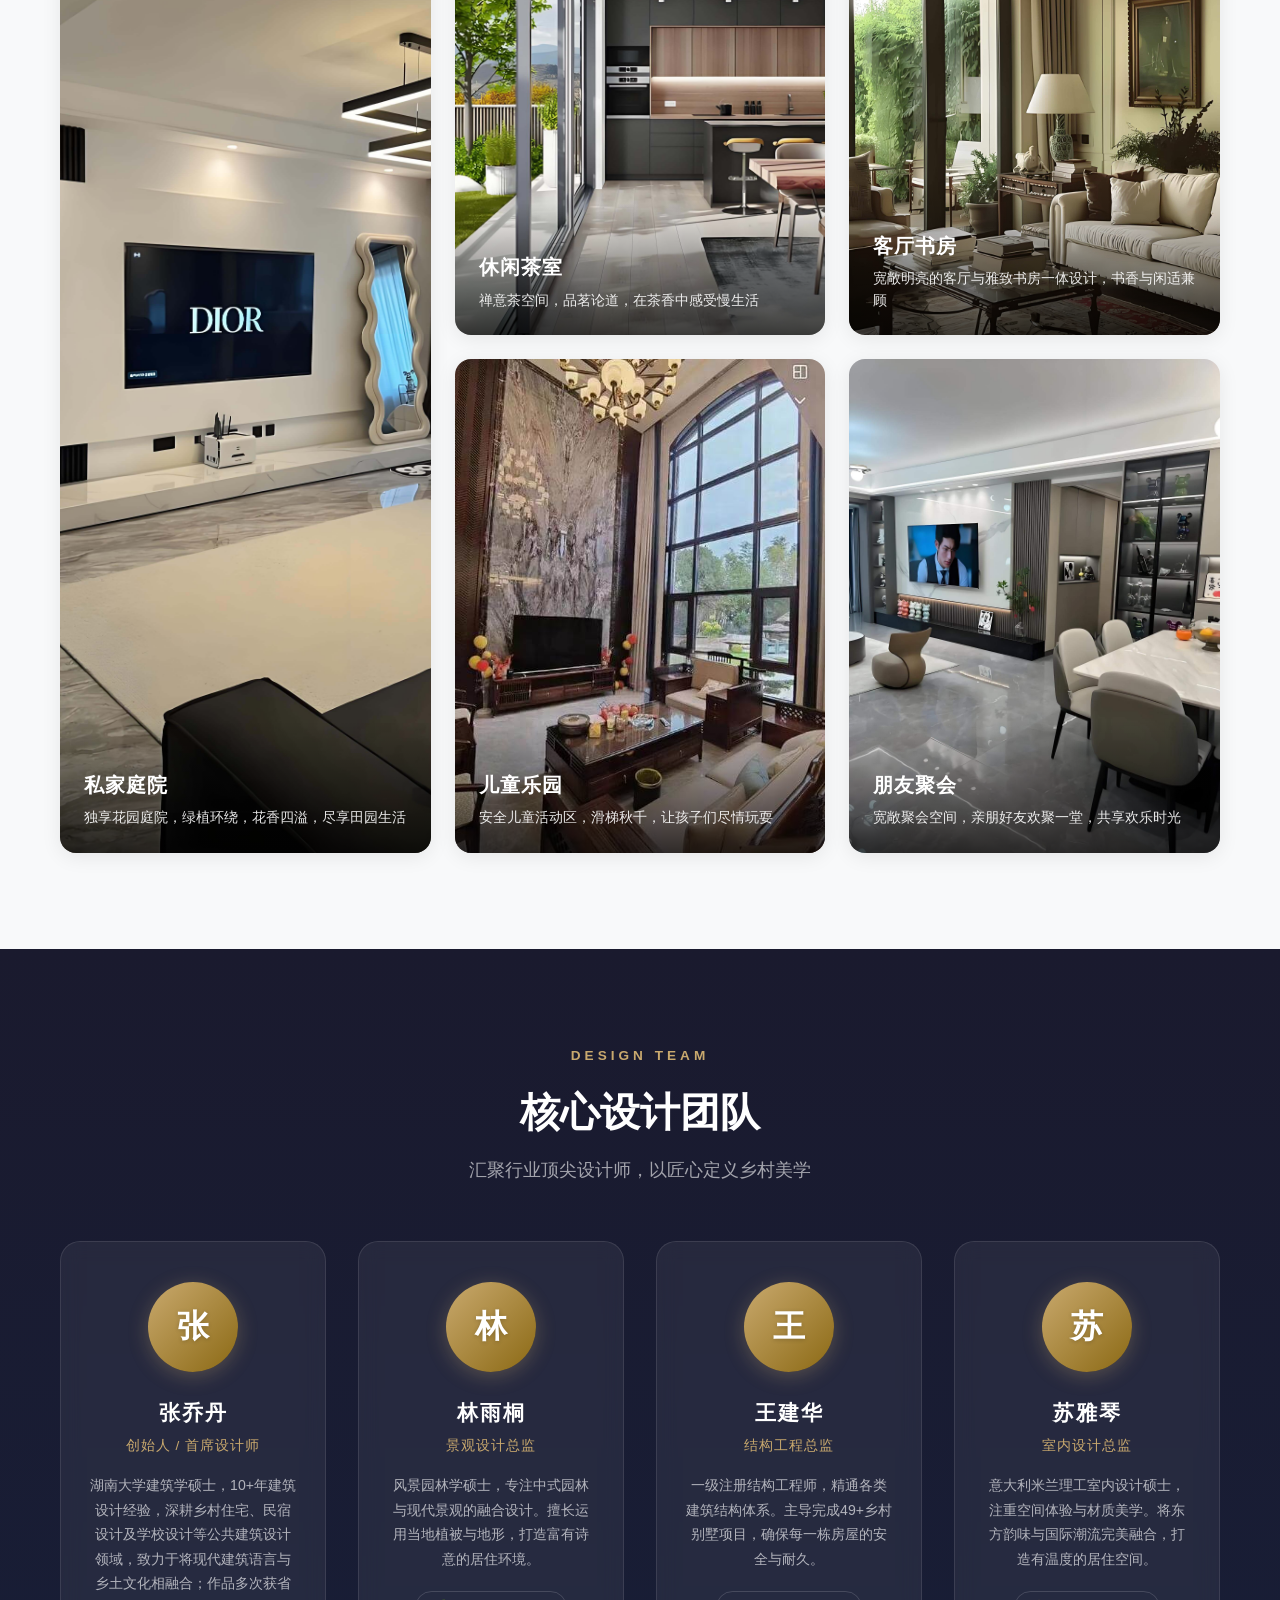
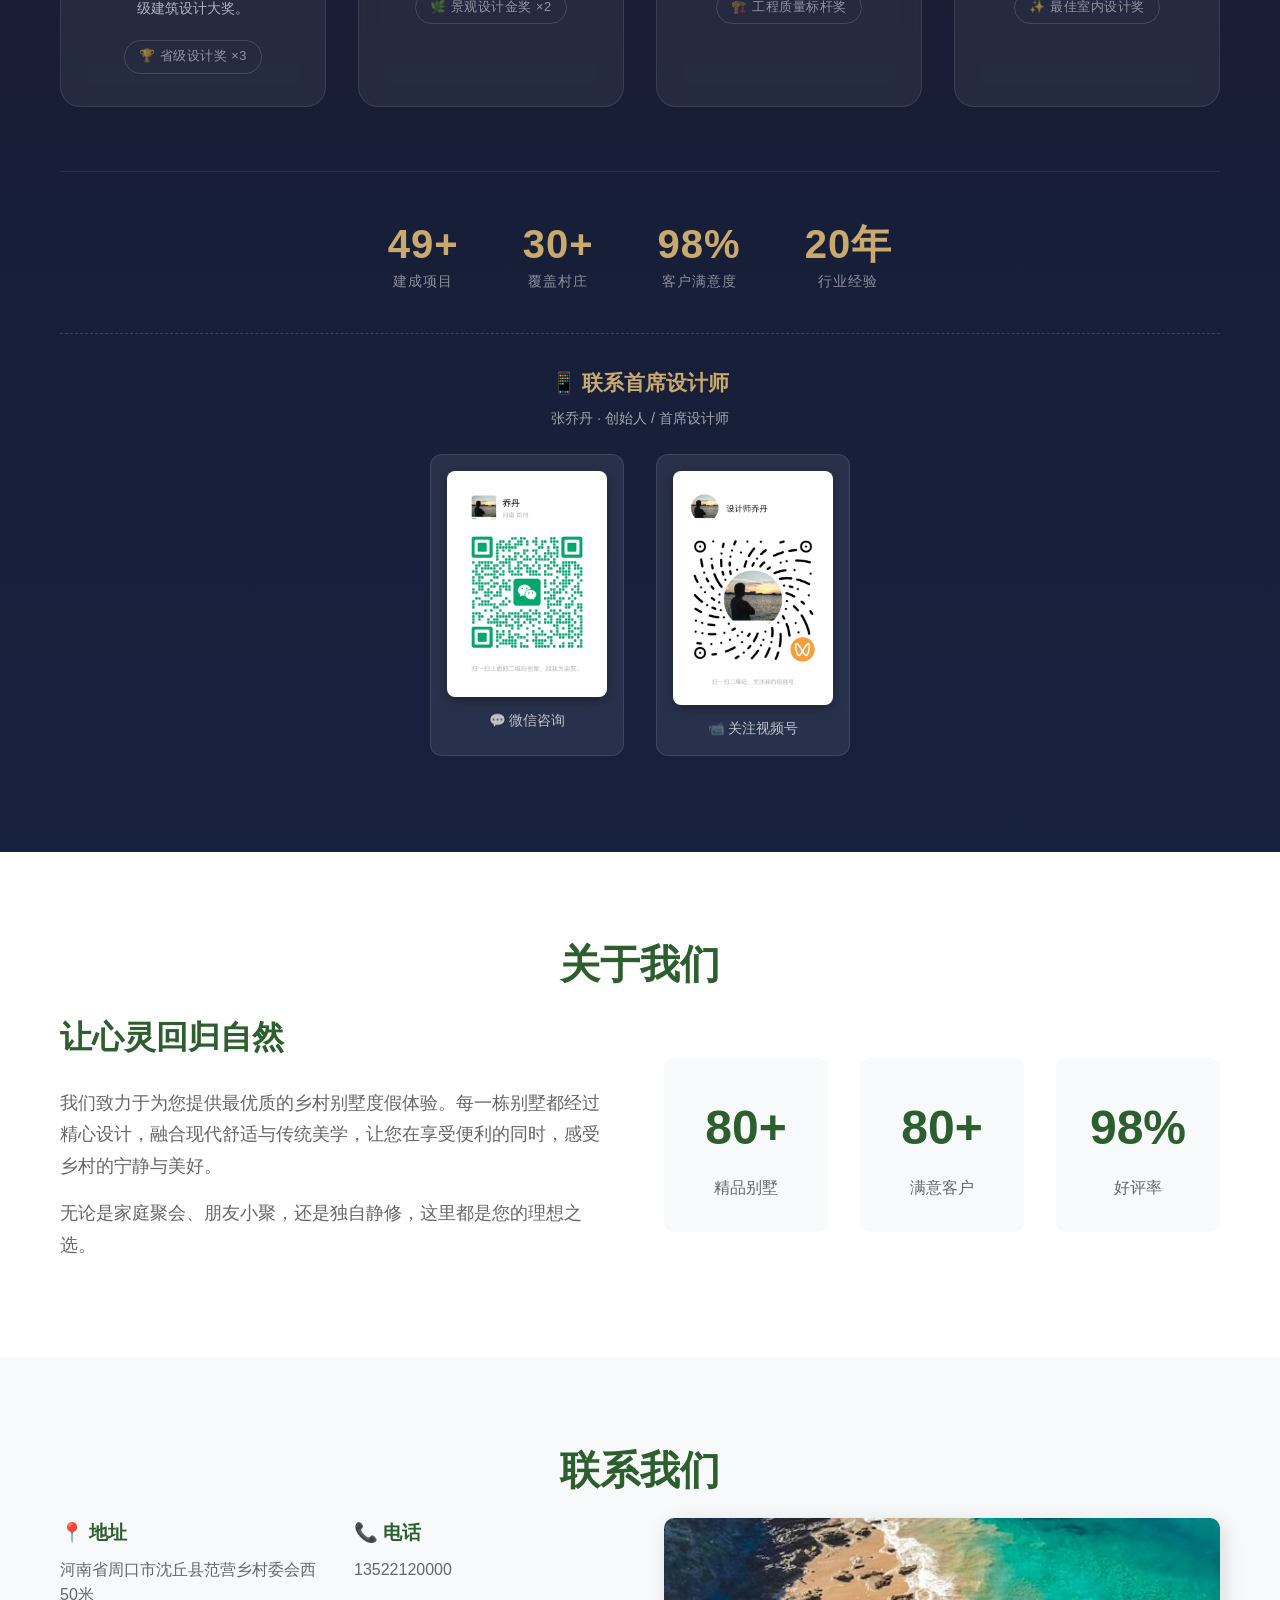
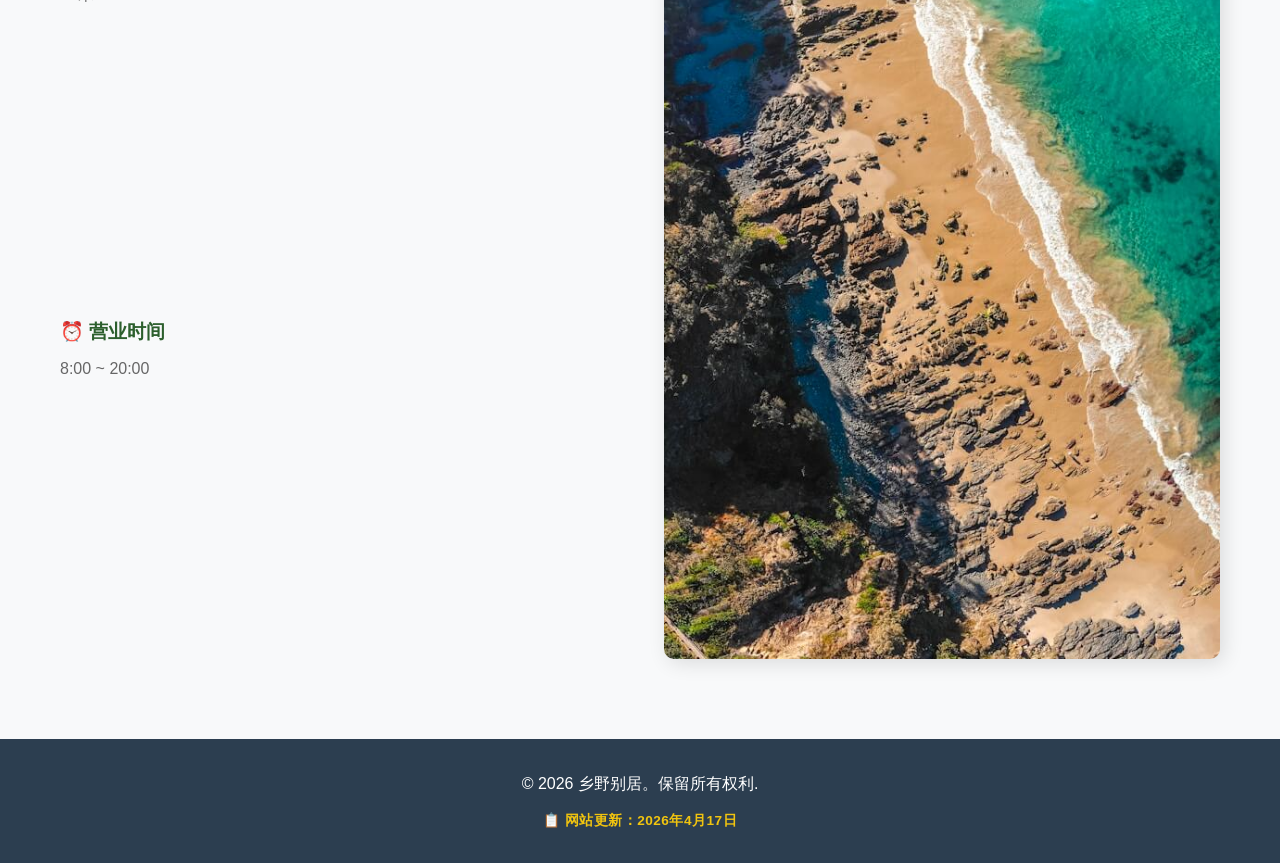
==== commit ad7ecba4: "1.优化加载" ====
--- a/index.html
+++ b/index.html
@@ -167,7 +167,7 @@
             <div class="facilities-grid">
                 <div class="facility-card">
                     <div class="facility-img-wrap">
-                        <img src="images/family1.jpg" alt="配套设施 1">
+                        <img src="images/family1.jpg" alt="配套设施 1" loading="lazy">
                     </div>
                     <div class="facility-info">
                         <h3>私家庭院</h3>
--- a/css/style.css
+++ b/css/style.css
@@ -5,45 +5,73 @@
     box-sizing: border-box;
 }
 
-/* 图片优化：加载占位和渐显效果 */
+/* ========================================
+   图片加载优化：简单渐显效果
+   ======================================== */
+
+/* 图片默认隐藏，加载完成后渐显 */
 img {
     opacity: 0;
-    transition: opacity 0.4s ease-in-out, transform 0.3s ease;
-}
-
-img.loaded,
+    transition: opacity 0.4s ease;
+}
+
+img.loaded {
+    opacity: 1;
+}
+
+/* Hero 背景图立即显示 */
 .hero-bg-img {
+    opacity: 1 !important;
+}
+
+/* 画廊图片悬停效果 */
+.gallery-item {
+    position: relative;
+    overflow: hidden;
+}
+
+.gallery-item:hover img.loaded {
+    transform: scale(1.05);
+}
+
+/* 设施图片悬停效果 */
+.facility-img-wrap img.loaded {
+    transition: opacity 0.4s ease, transform 0.3s ease;
+}
+
+.facility-img-wrap:hover img.loaded {
+    transform: scale(1.05);
+}
+
+/* 联系卡片悬停效果 */
+.contact-card img.loaded {
+    transition: opacity 0.4s ease, transform 0.3s ease;
+}
+
+.contact-card:hover img.loaded {
+    transform: scale(1.03);
+}
+    transform: none !important;
+}
+
+/* 兰亭序书法图片 */
+.calligraphy-wrap {
+    position: relative;
+    overflow: hidden;
+    background: linear-gradient(135deg, #f9f5f0 0%, #efe8e0 100%);
+}
+
+.calligraphy-wrap img {
+    opacity: 0;
+    filter: blur(10px);
+    transform: scale(1.1);
+    transition: opacity 0.5s ease, filter 0.5s ease, transform 0.3s ease;
+}
+
+.calligraphy-wrap img.loaded {
     opacity: 1;
-}
-
-/* 画廊图片悬停放大 */
-.gallery-item img {
-    opacity: 1;
-}
-
-.gallery-item img {
-    transition: opacity 0.4s ease-in-out, transform 0.4s ease;
-}
-
-.gallery-item:hover img {
-    transform: scale(1.05);
-}
-
-/* 设施图片悬停效果 */
-.facility-img-wrap img {
-    opacity: 1;
-    transition: opacity 0.4s ease-in-out, transform 0.3s ease;
-}
-
-/* 联系卡片图片 */
-.contact-card img {
-    opacity: 1;
-    transition: opacity 0.4s ease-in-out, transform 0.3s ease;
-}
-
-/* 轮播图片 */
-.slide img {
-    opacity: 1;
+    filter: blur(0);
+    transform: scale(1);
 }
 
 body {
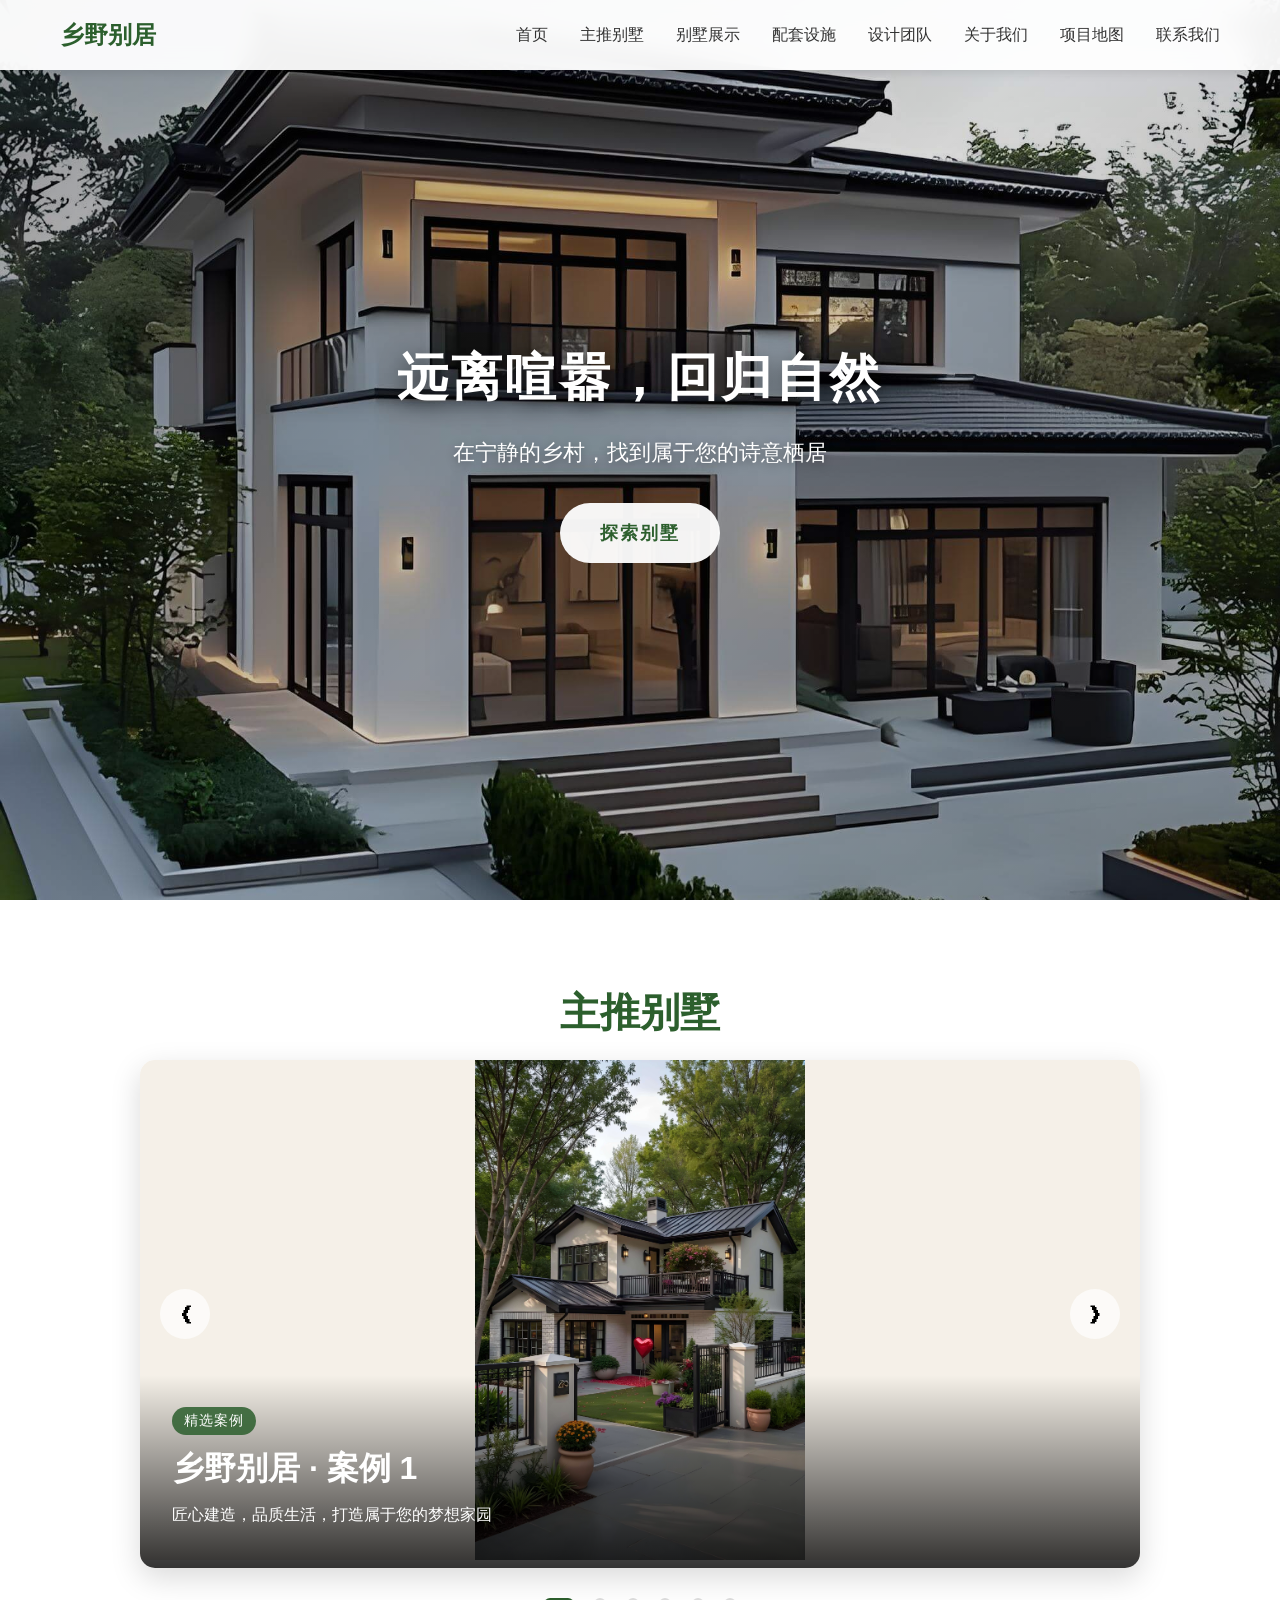
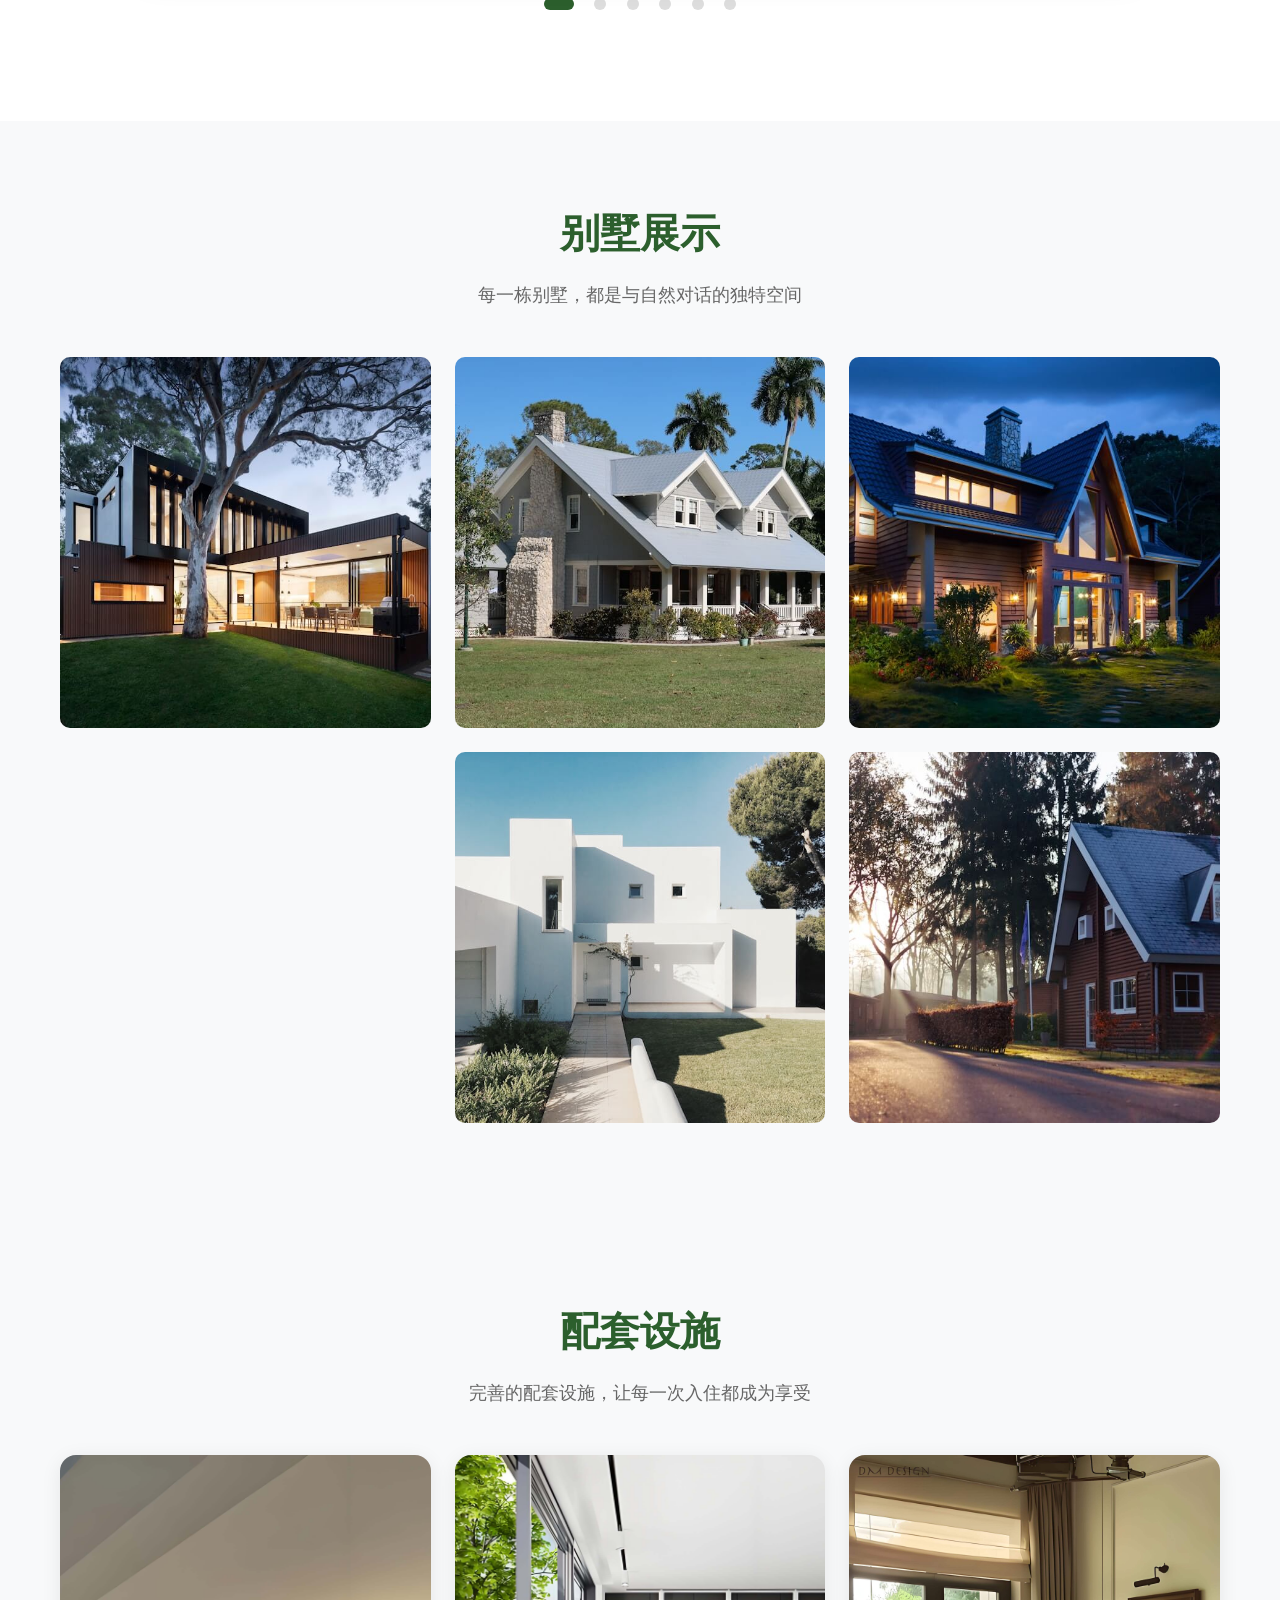
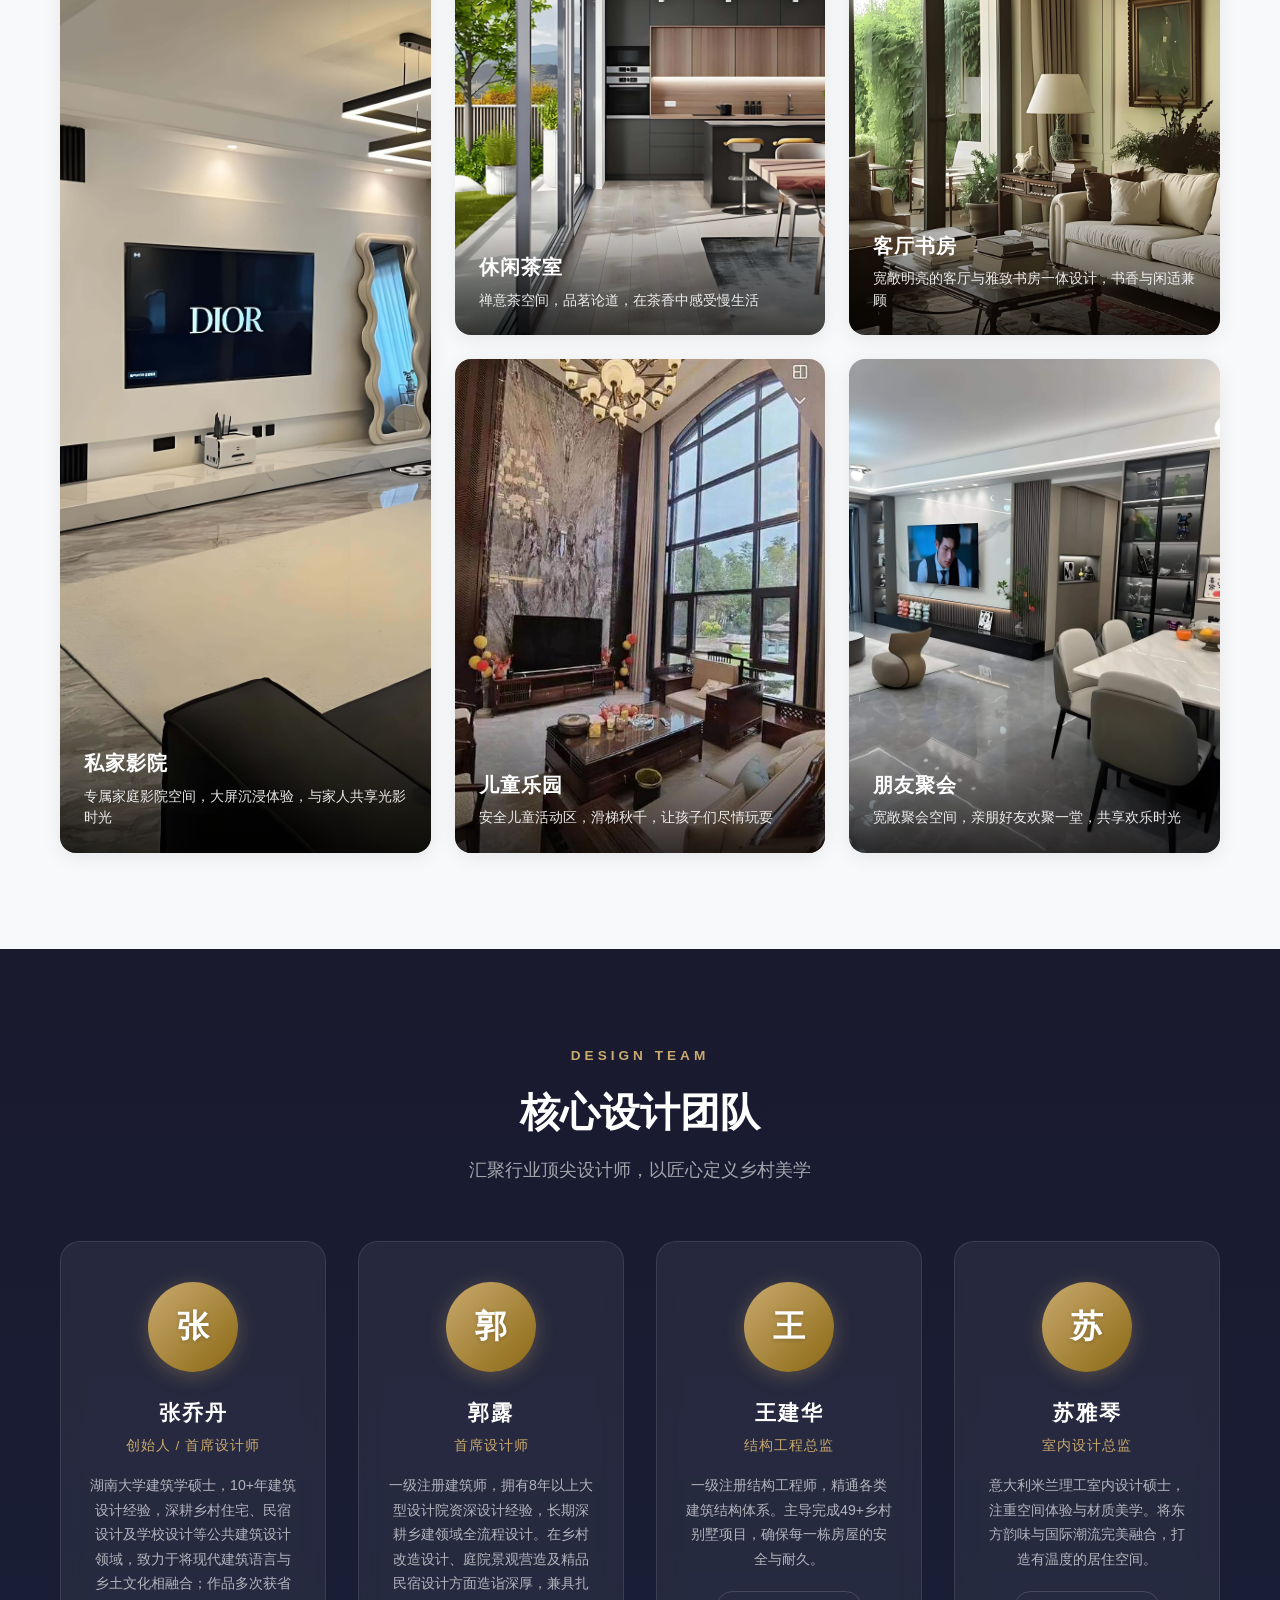
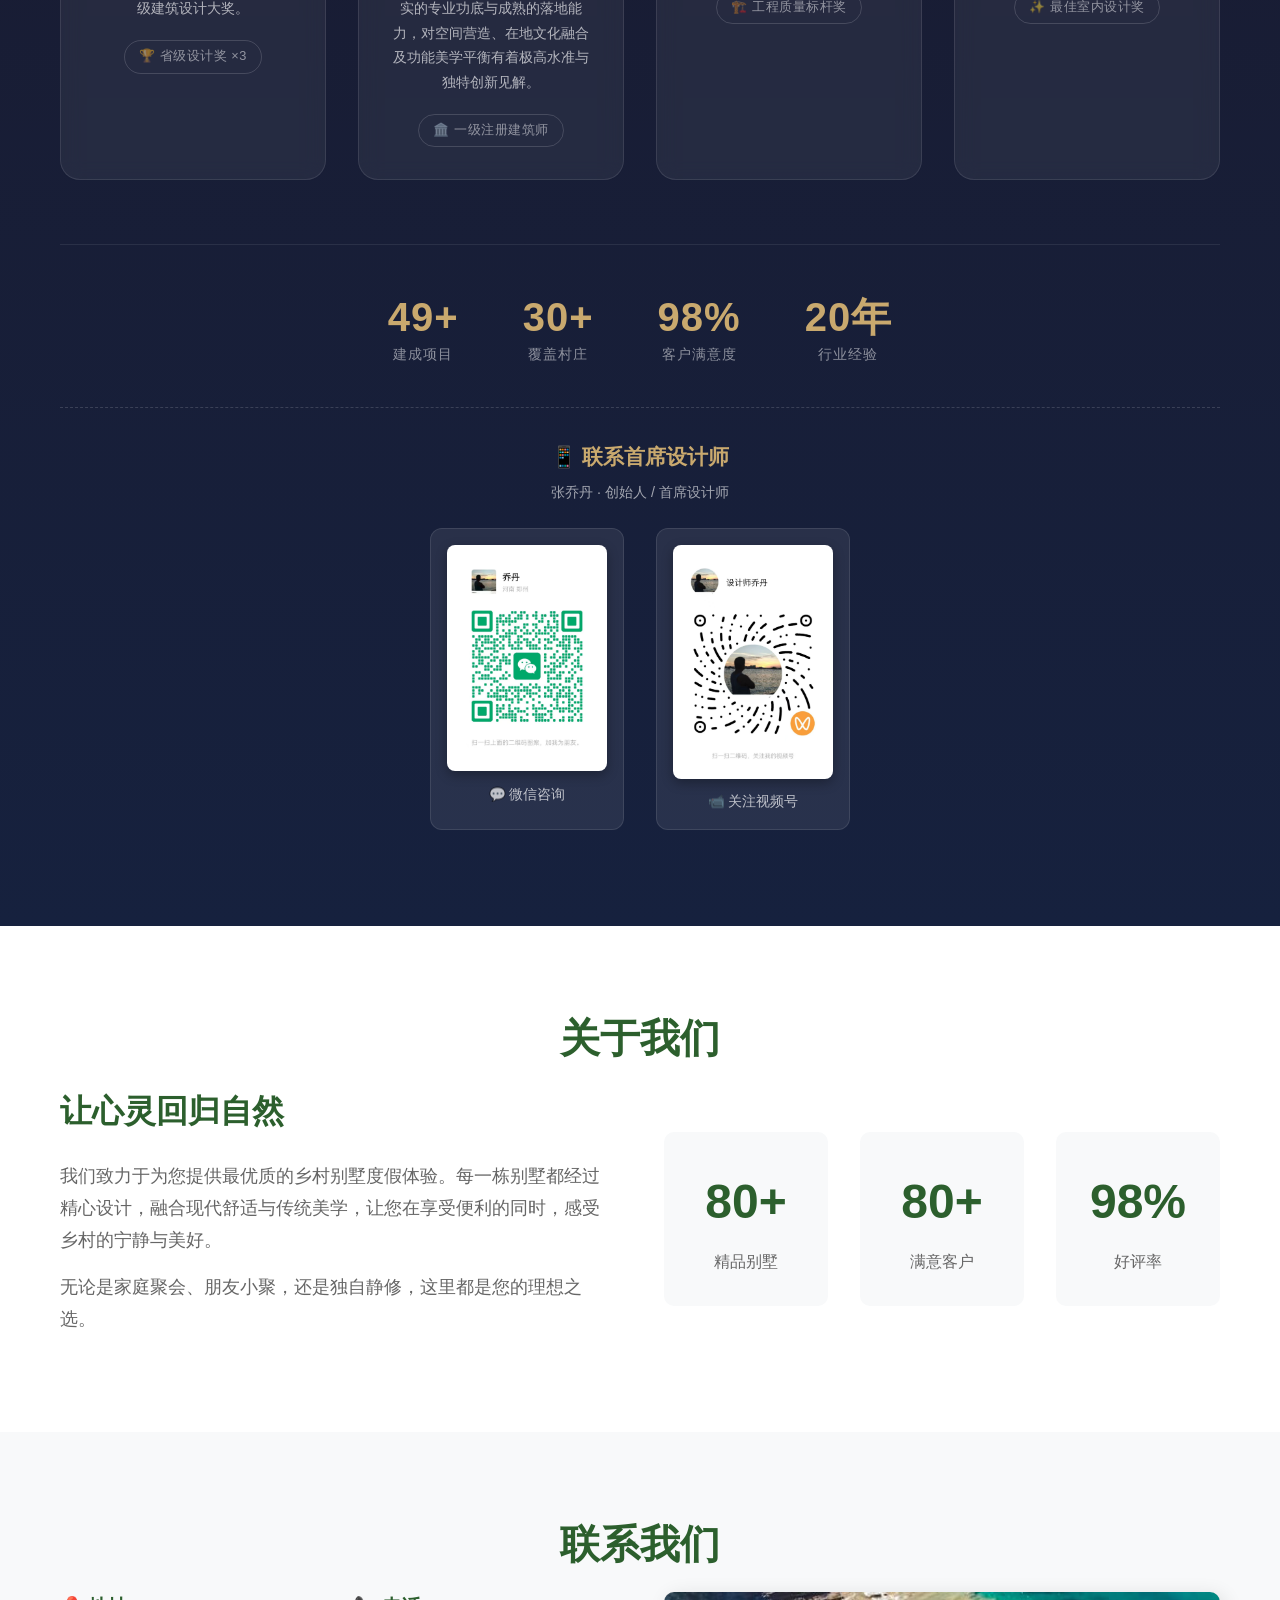
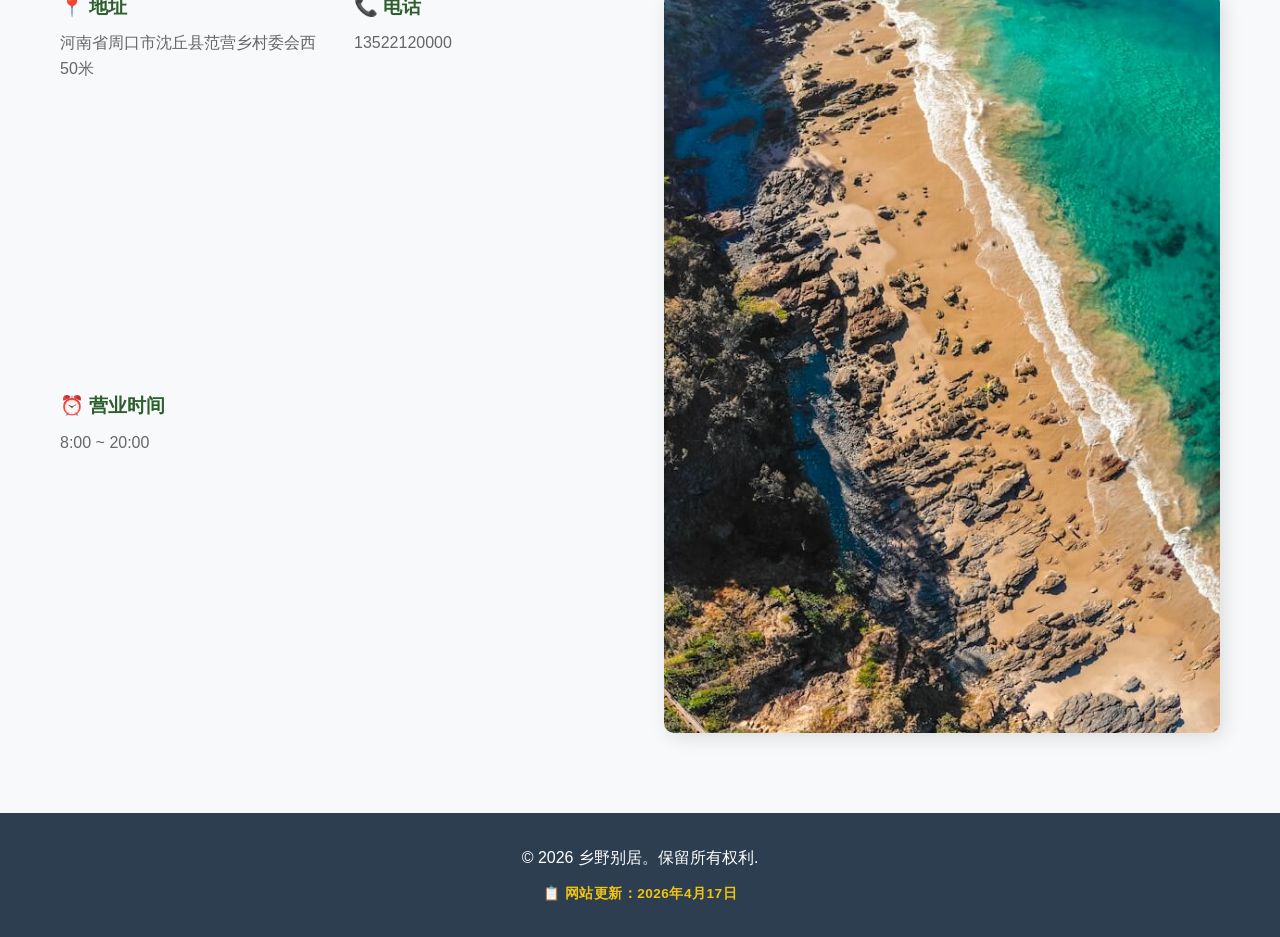
==== commit d5023e50: "1、更新文案" ====
--- a/index.html
+++ b/index.html
@@ -170,8 +170,8 @@
                         <img src="images/family1.jpg" alt="配套设施 1" loading="lazy">
                     </div>
                     <div class="facility-info">
-                        <h3>私家庭院</h3>
-                        <p>独享花园庭院，绿植环绕，花香四溢，尽享田园生活</p>
+                        <h3>私家影院</h3>
+                        <p>专属家庭影院空间，大屏沉浸体验，与家人共享光影时光</p>
                     </div>
                 </div>
                 <div class="facility-card">
@@ -241,14 +241,14 @@
                 <div class="team-card">
                     <div class="team-card-inner">
                         <div class="team-avatar">
-                            <div class="team-avatar-placeholder">林</div>
+                            <div class="team-avatar-placeholder">郭</div>
                         </div>
                         <div class="team-card-content">
-                            <h3>林雨桐</h3>
-                            <p class="team-role">景观设计总监</p>
-                            <p class="team-bio">风景园林学硕士，专注中式园林与现代景观的融合设计。擅长运用当地植被与地形，打造富有诗意的居住环境。</p>
+                            <h3>郭露</h3>
+                            <p class="team-role">首席设计师</p>
+                            <p class="team-bio">一级注册建筑师，拥有8年以上大型设计院资深设计经验，长期深耕乡建领域全流程设计。在乡村改造设计、庭院景观营造及精品民宿设计方面造诣深厚，兼具扎实的专业功底与成熟的落地能力，对空间营造、在地文化融合及功能美学平衡有着极高水准与独特创新见解。</p>
                             <div class="team-social">
-                                <span class="team-award">🌿 景观设计金奖 ×2</span>
+                                <span class="team-award">🏛️ 一级注册建筑师</span>
                             </div>
                         </div>
                     </div>
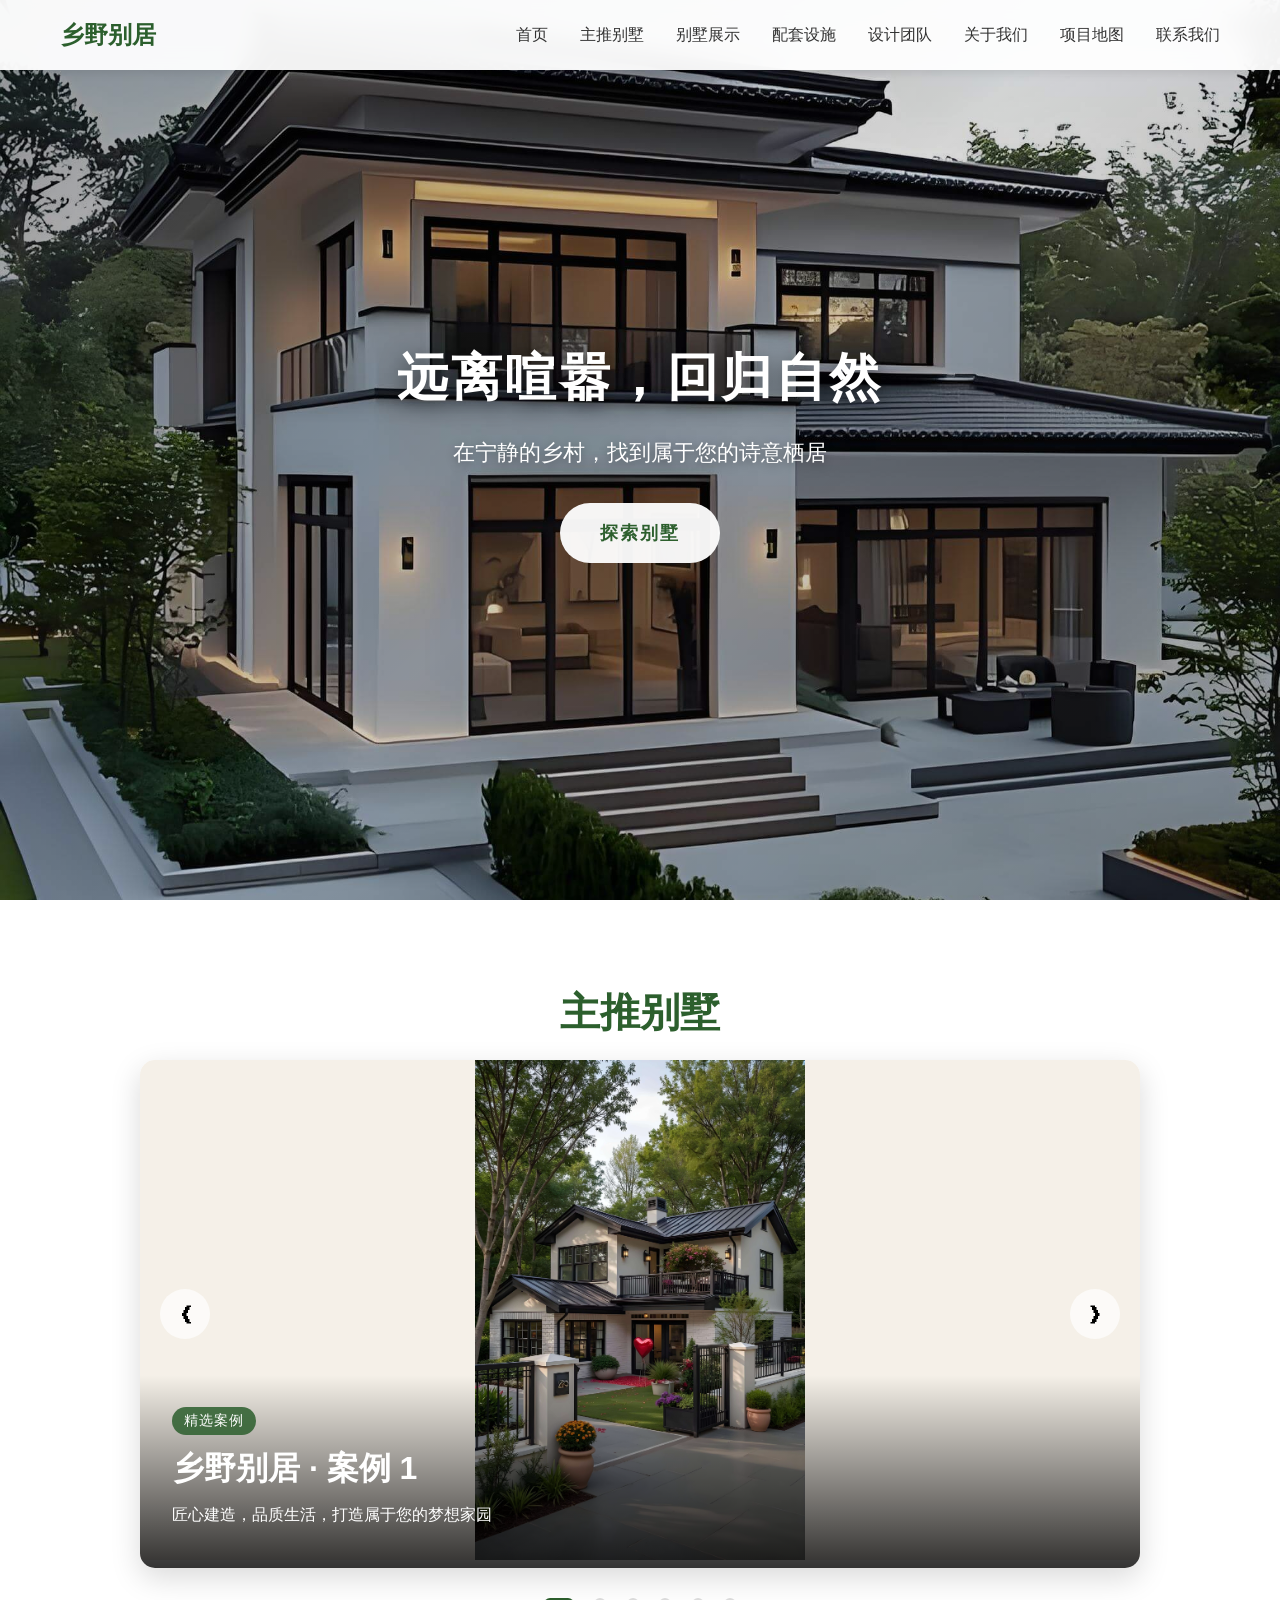
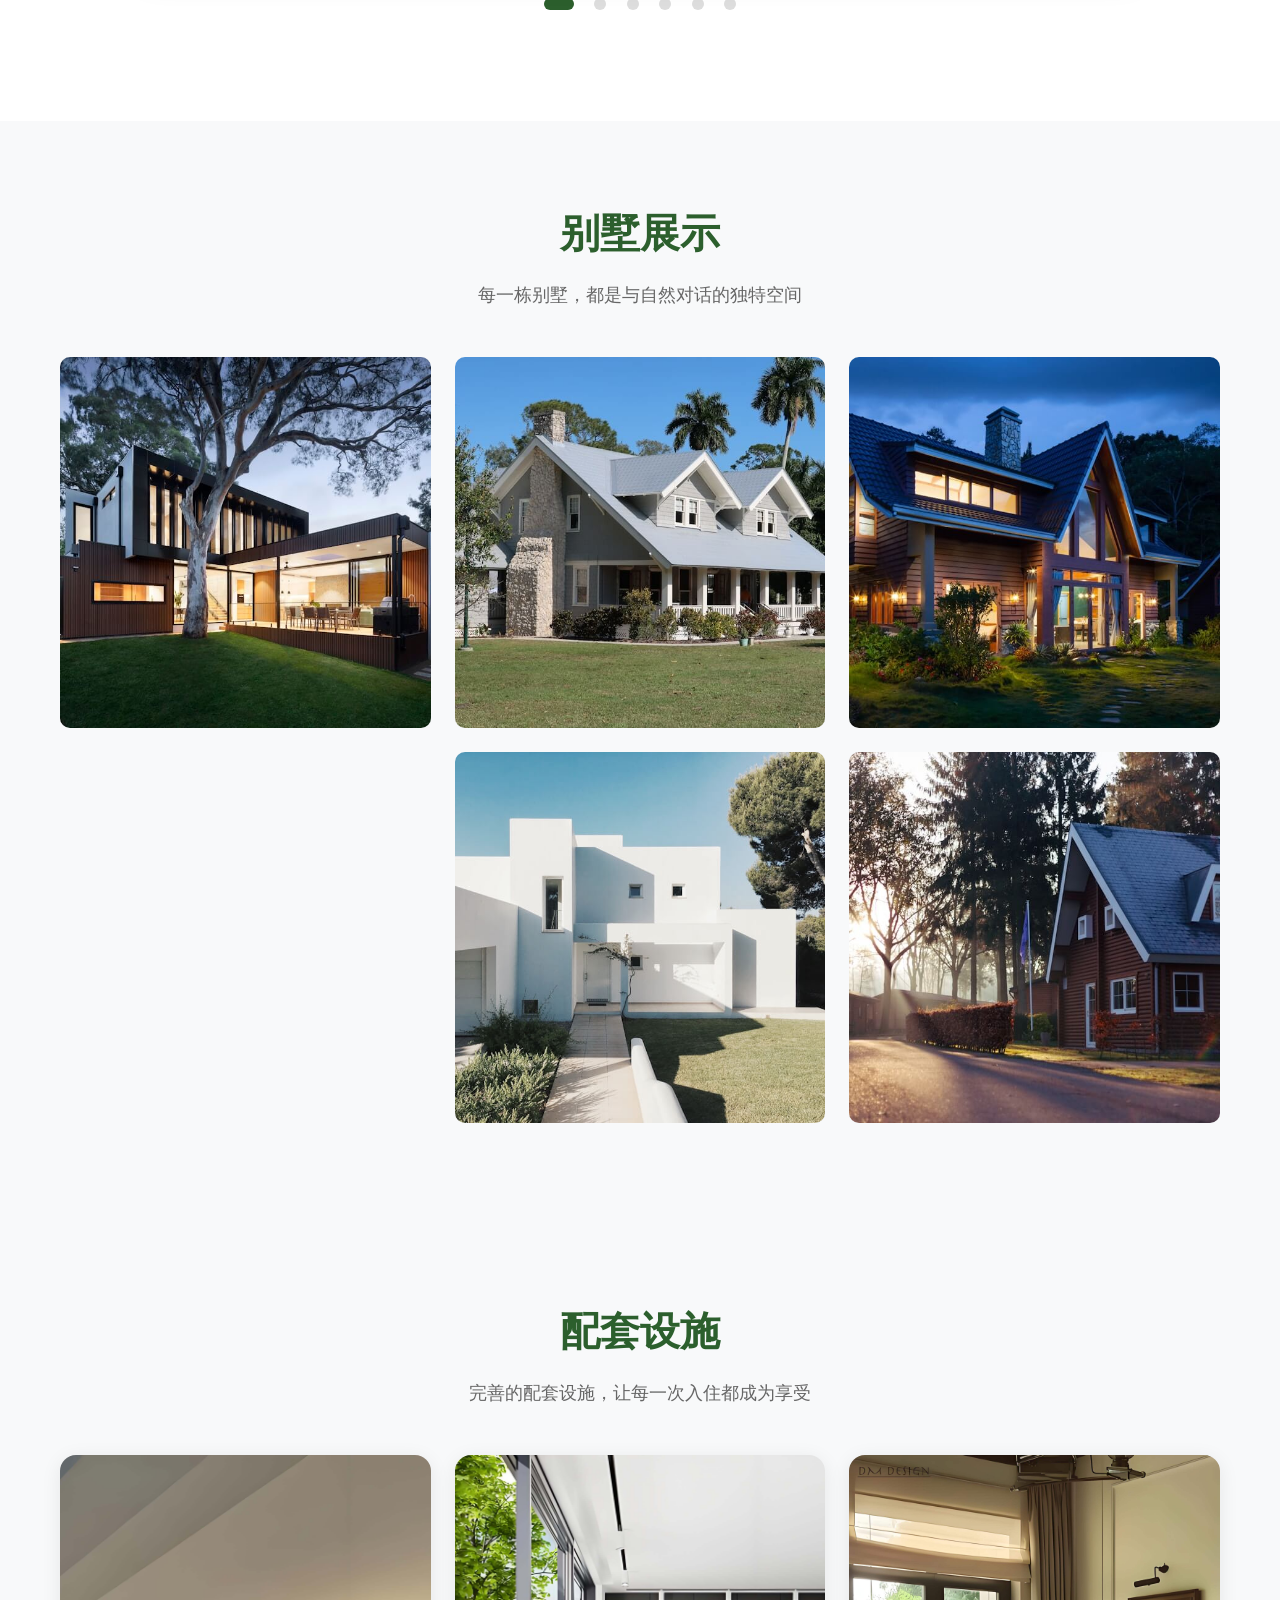
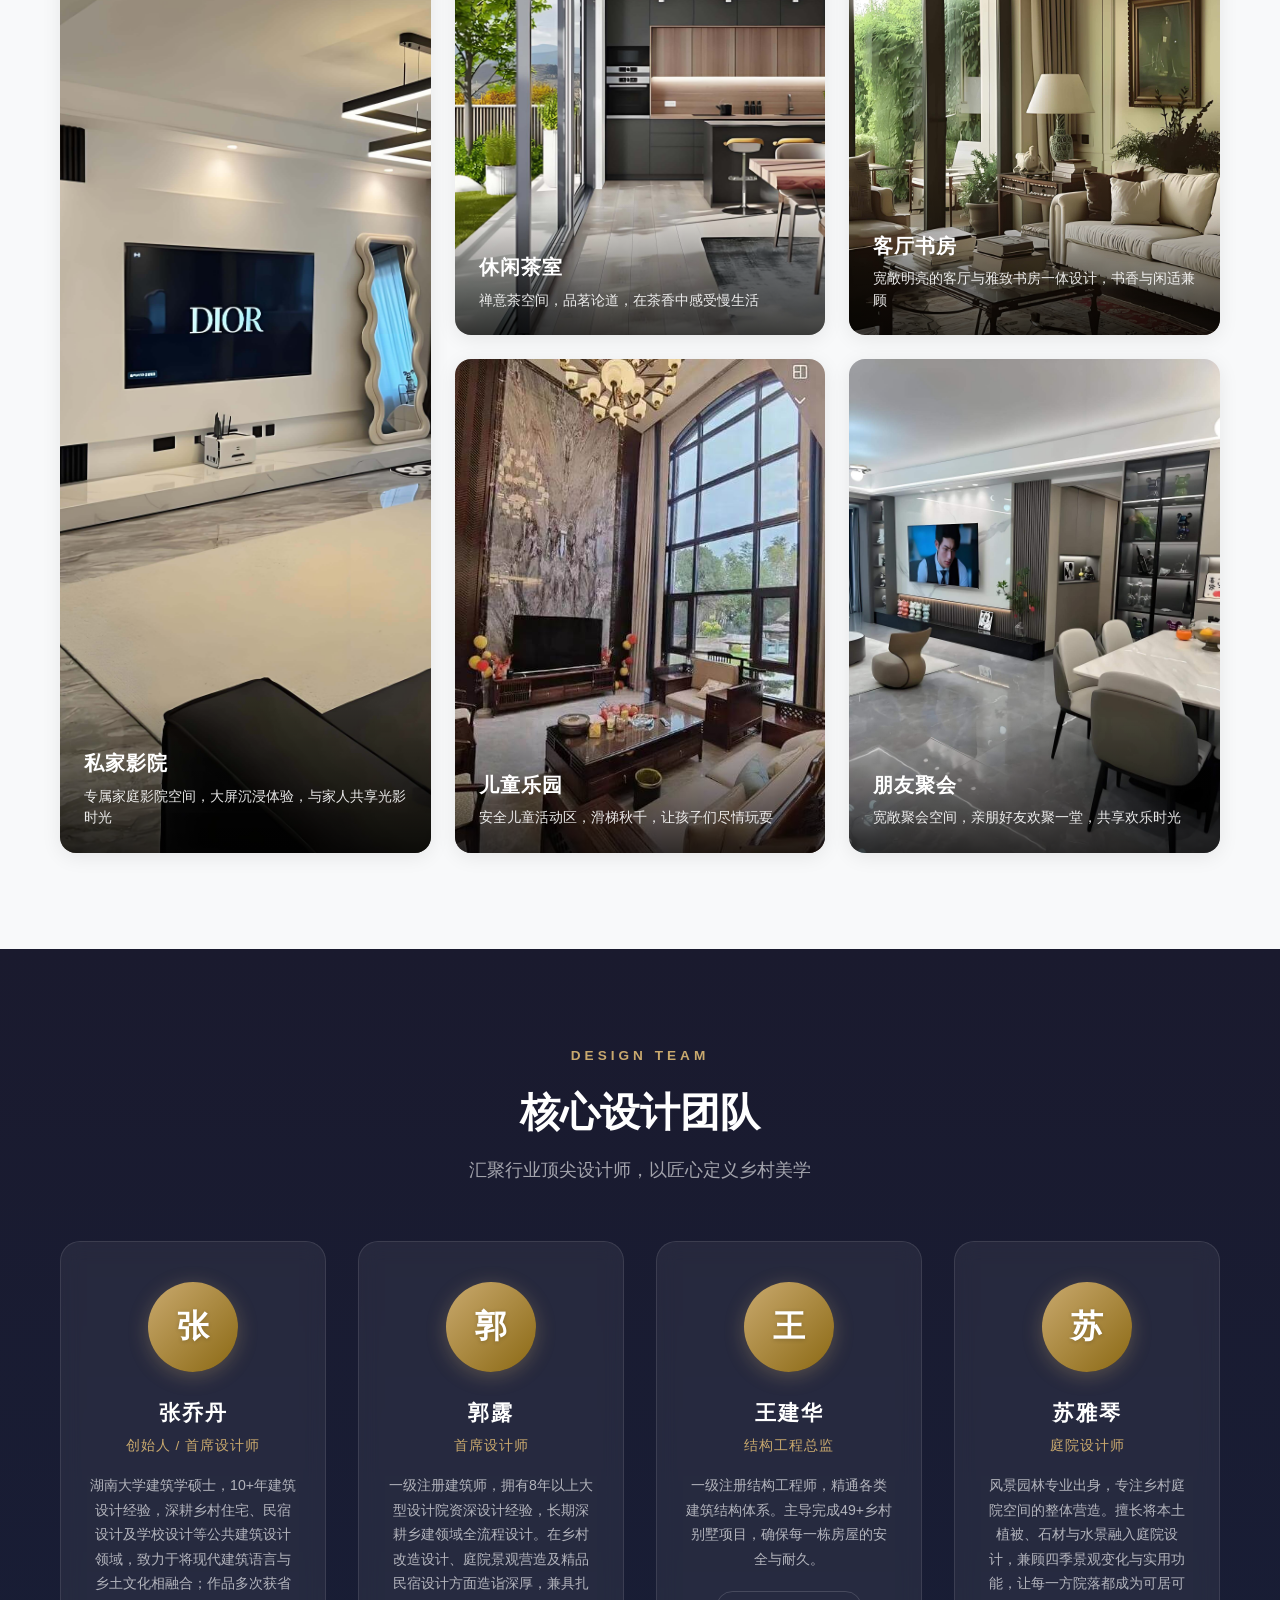
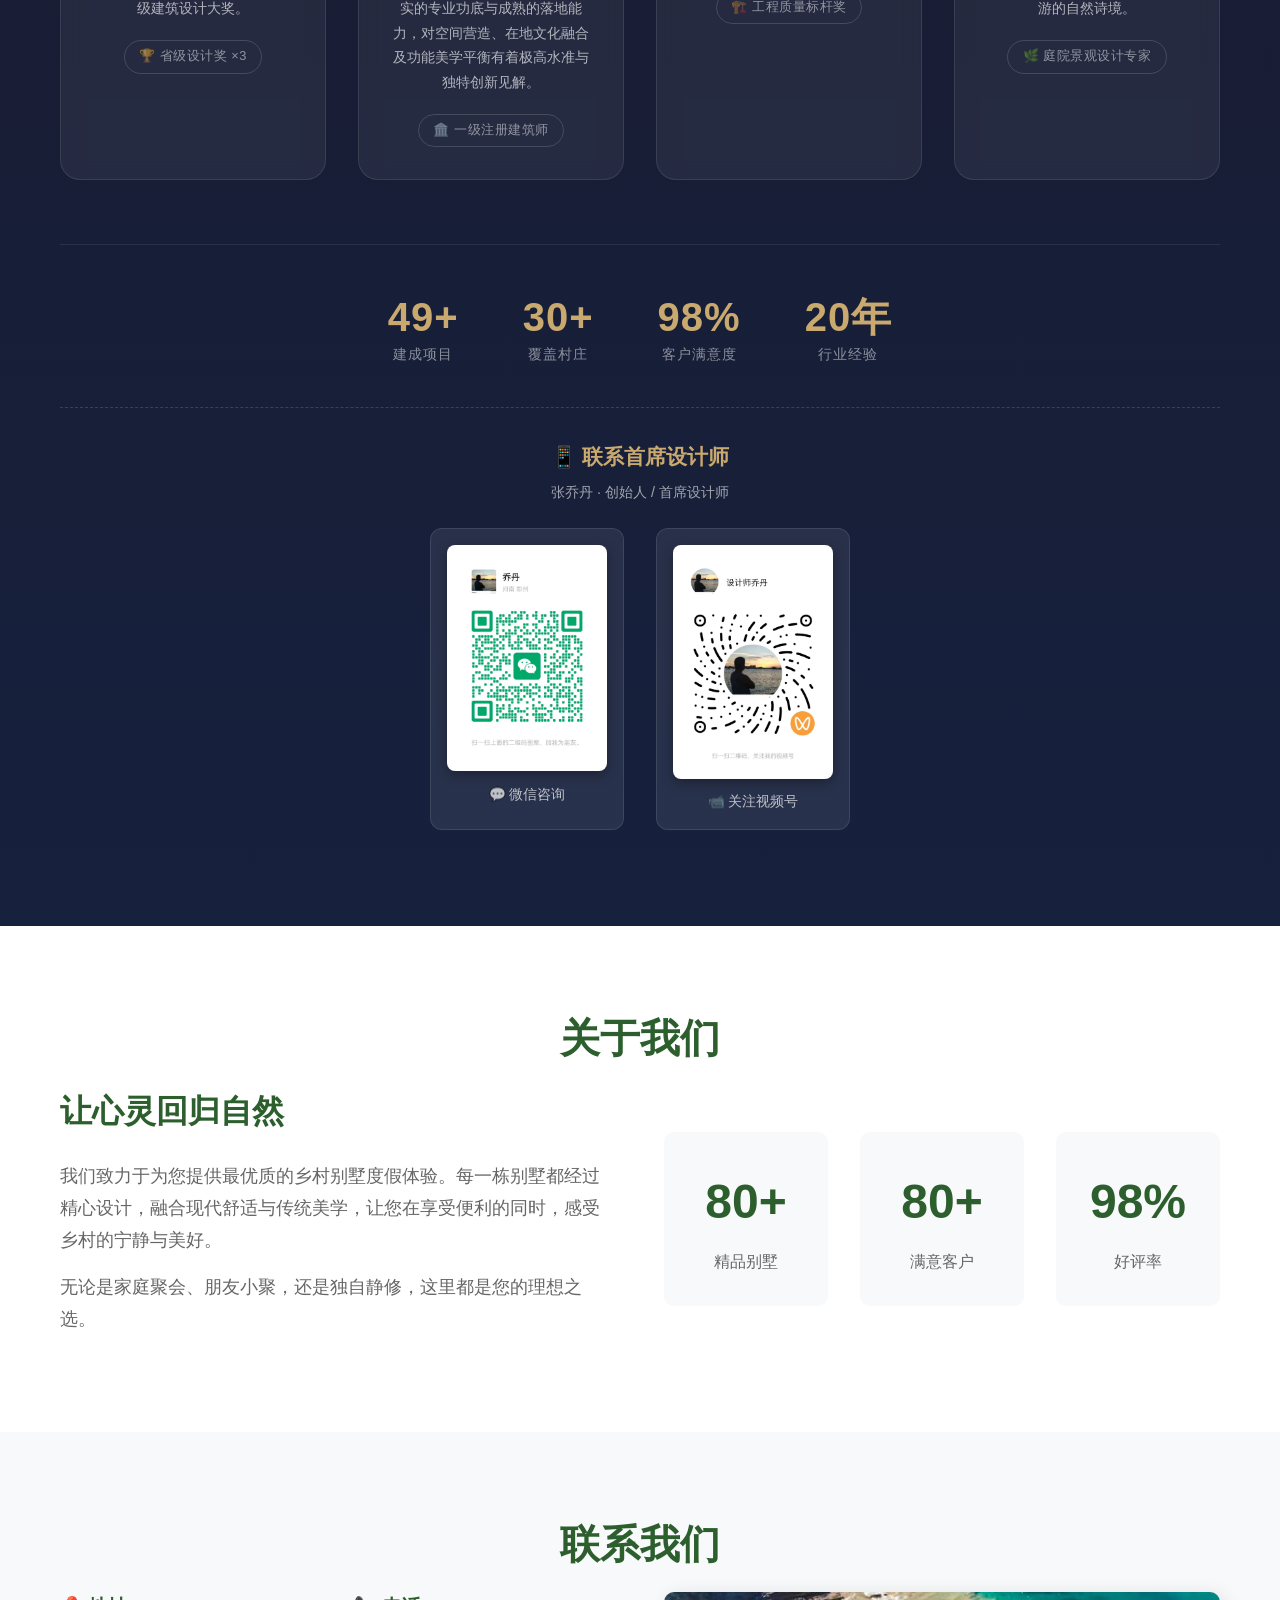
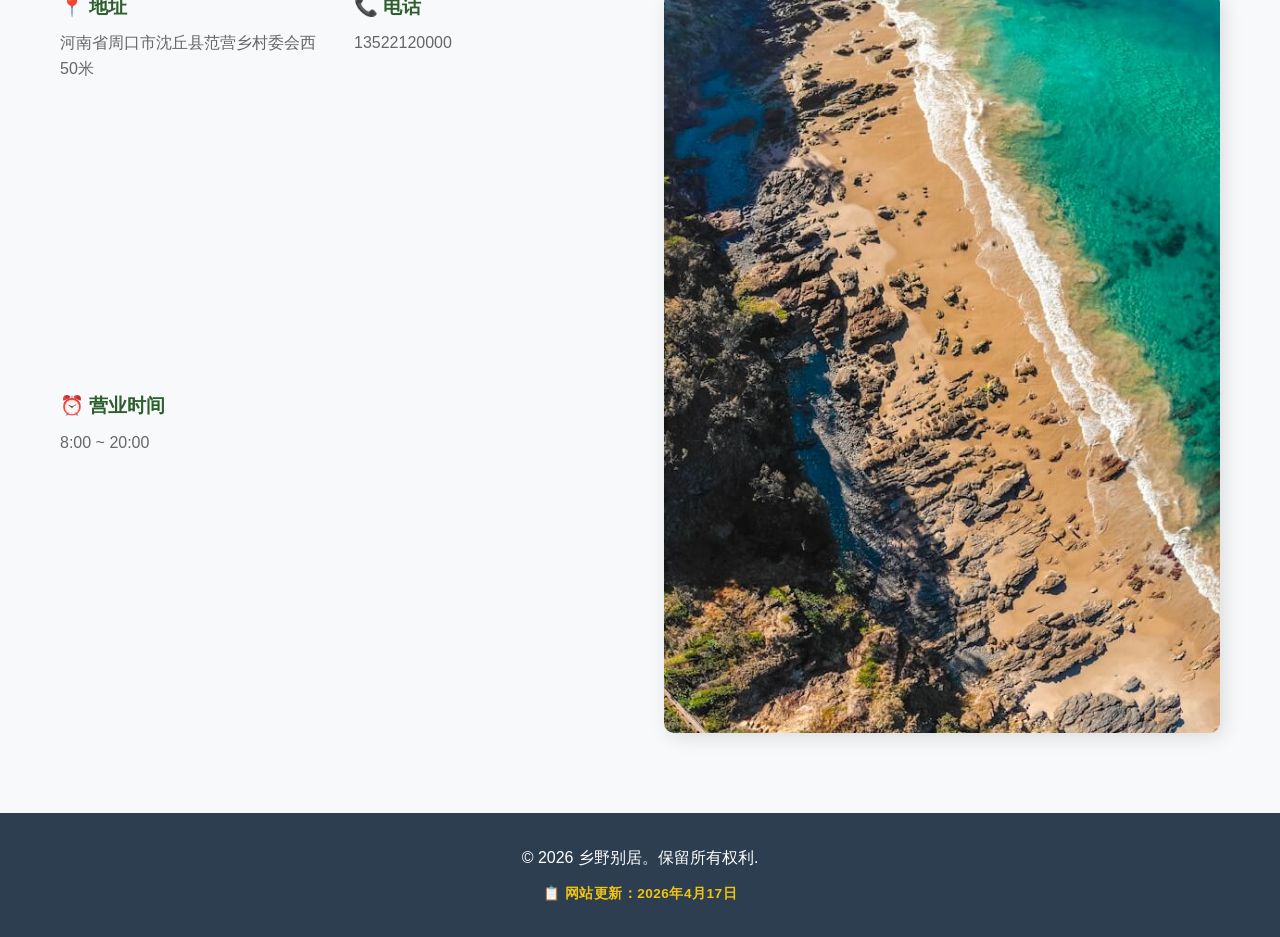
==== commit f42e1e1a: "1.修改设计师文案" ====
--- a/index.html
+++ b/index.html
@@ -275,10 +275,10 @@
                         </div>
                         <div class="team-card-content">
                             <h3>苏雅琴</h3>
-                            <p class="team-role">室内设计总监</p>
-                            <p class="team-bio">意大利米兰理工室内设计硕士，注重空间体验与材质美学。将东方韵味与国际潮流完美融合，打造有温度的居住空间。</p>
+                            <p class="team-role">庭院设计师</p>
+                            <p class="team-bio">风景园林专业出身，专注乡村庭院空间的整体营造。擅长将本土植被、石材与水景融入庭院设计，兼顾四季景观变化与实用功能，让每一方院落都成为可居可游的自然诗境。</p>
                             <div class="team-social">
-                                <span class="team-award">✨ 最佳室内设计奖</span>
+                                <span class="team-award">🌿 庭院景观设计专家</span>
                             </div>
                         </div>
                     </div>
